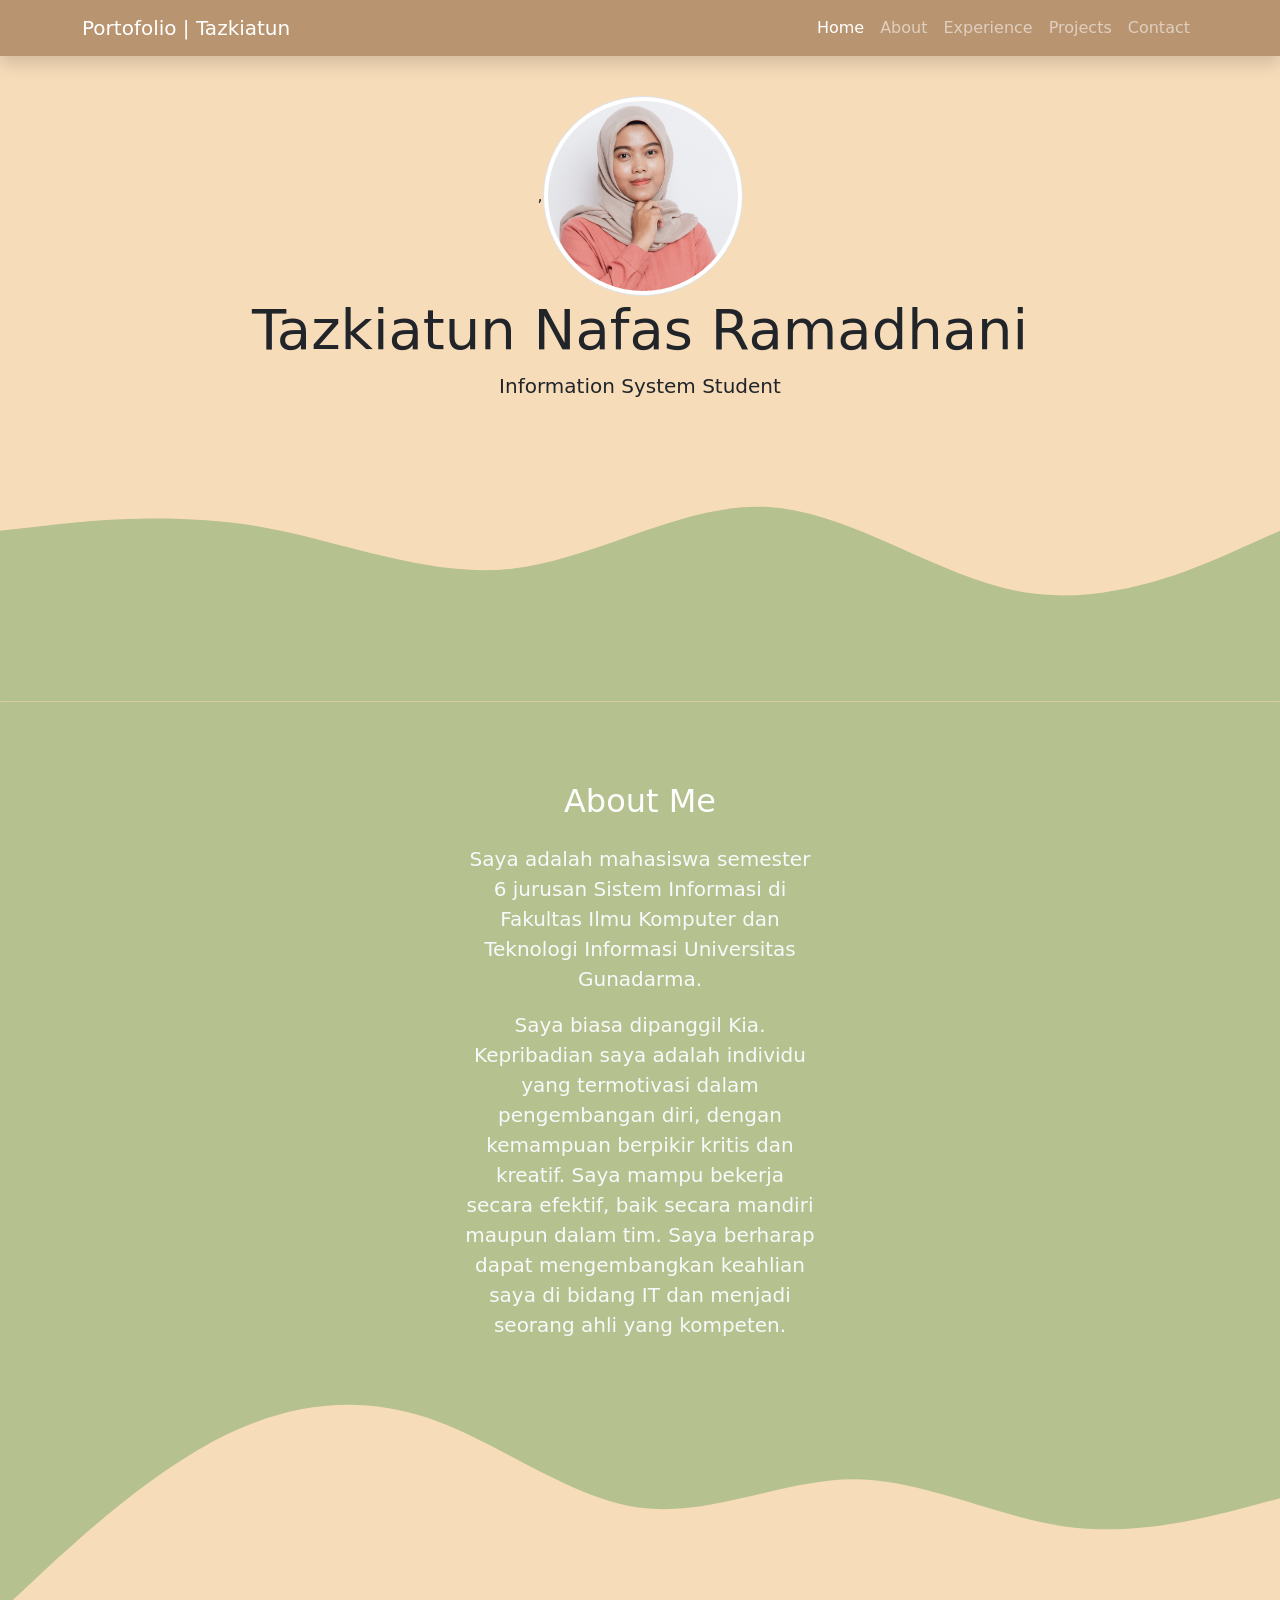
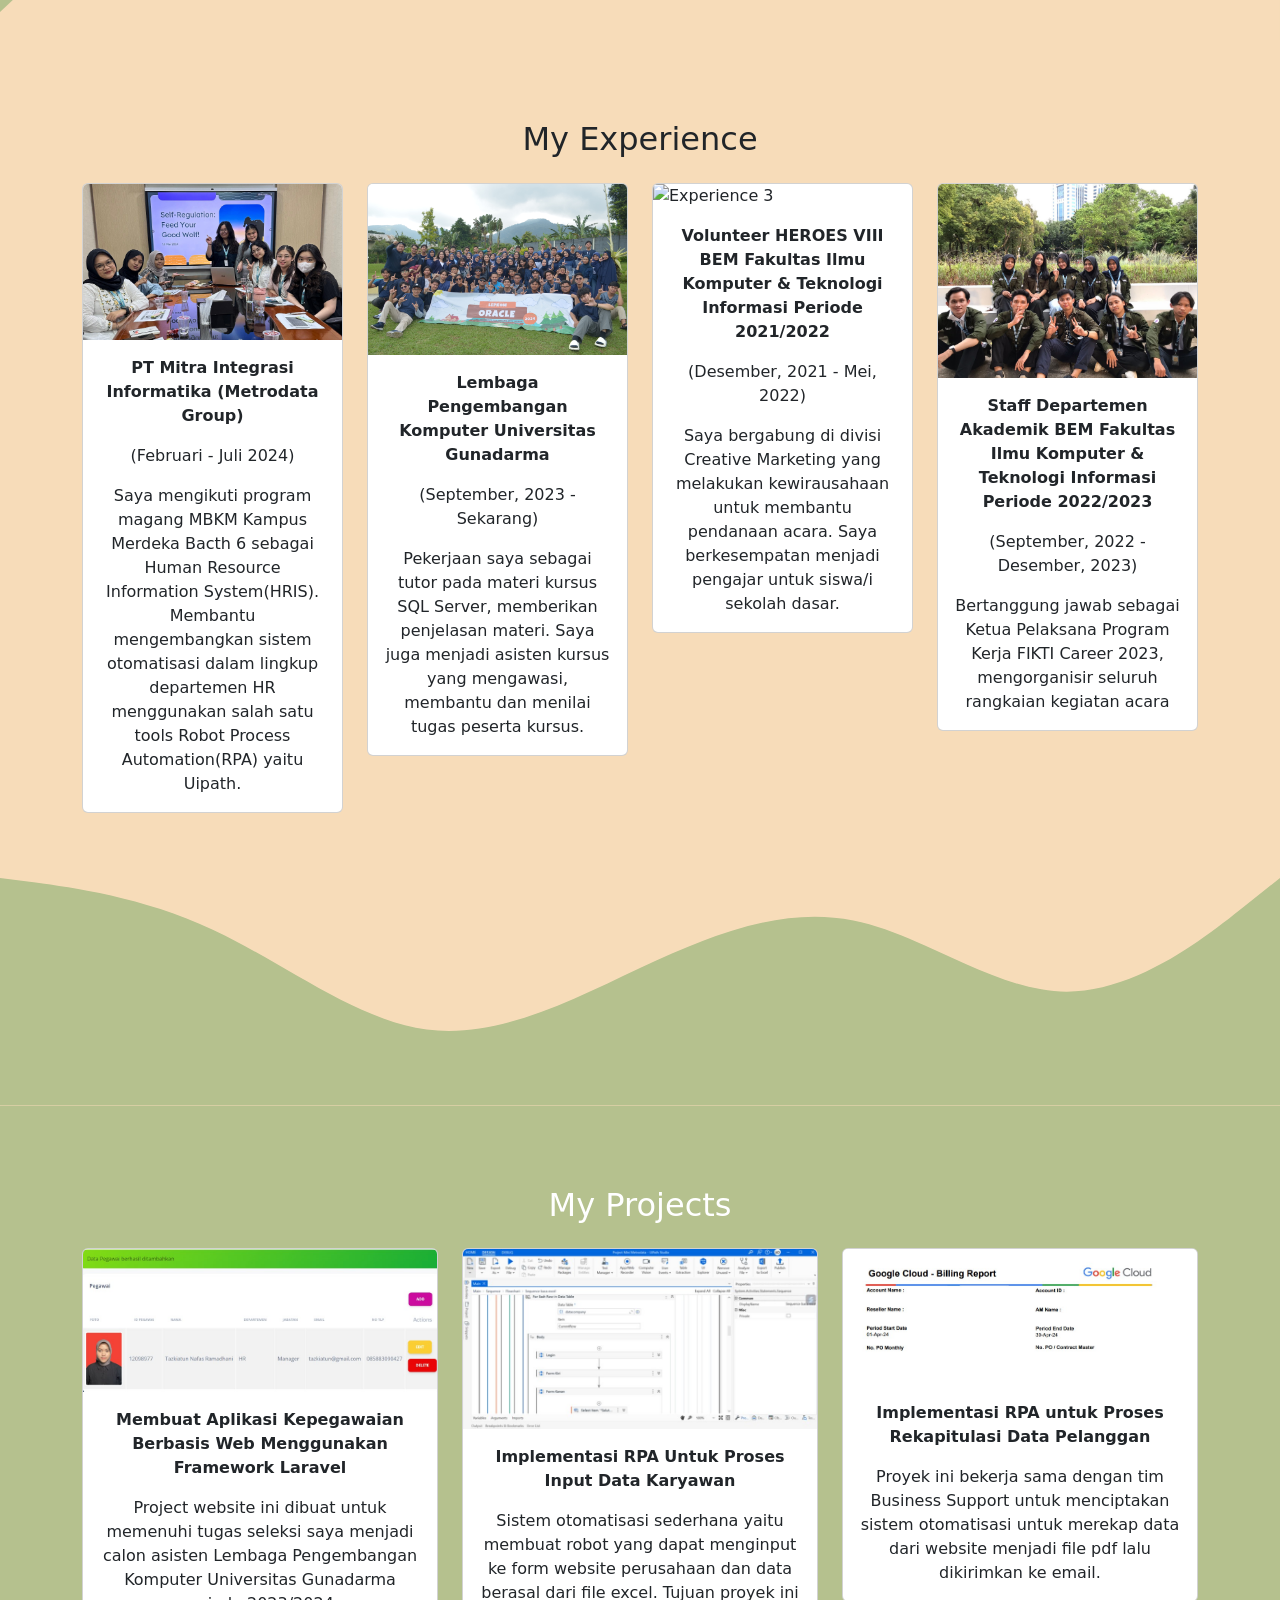
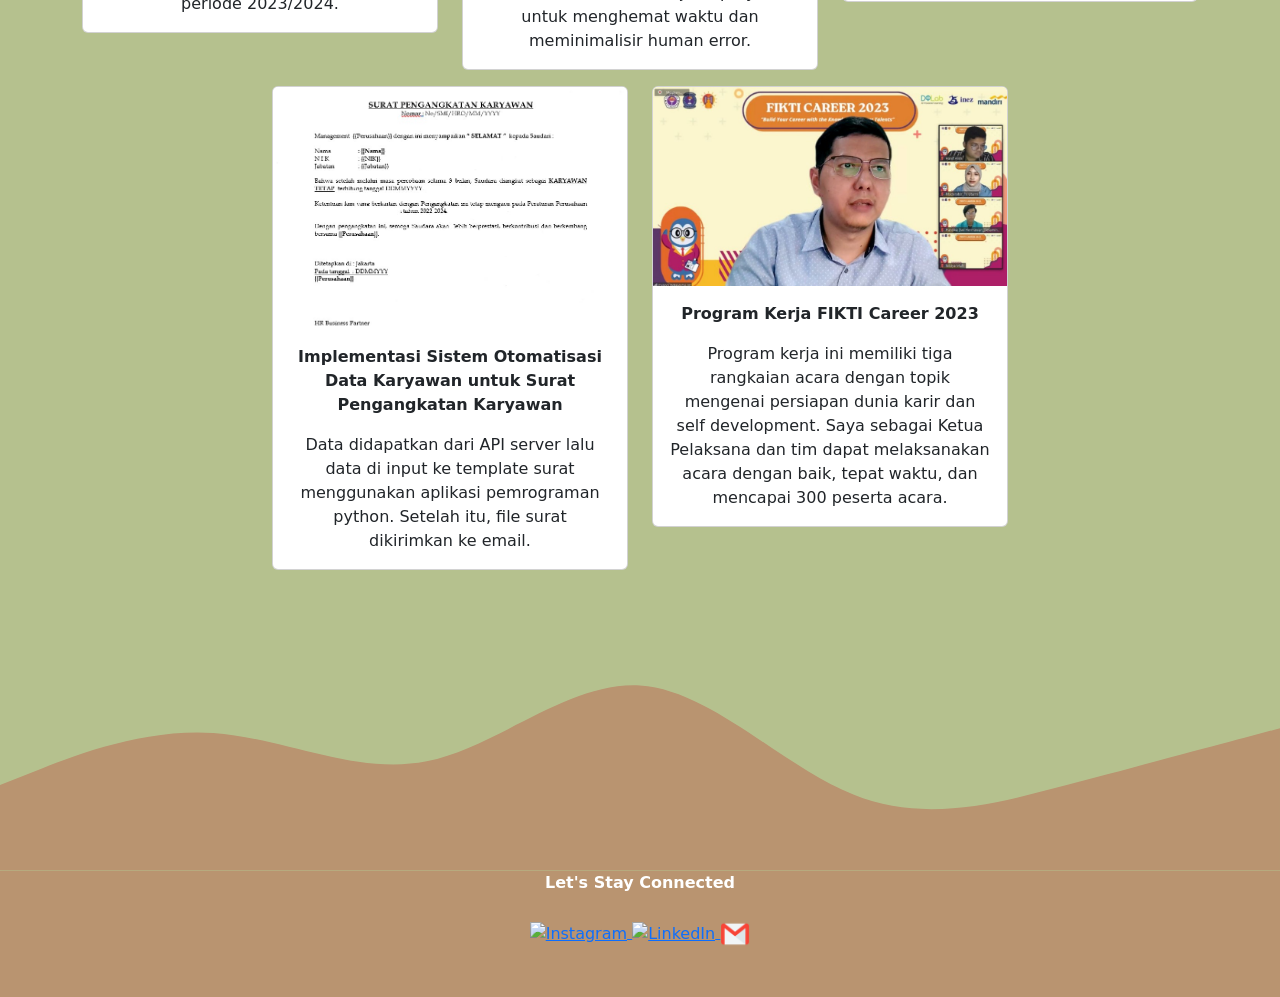
==== index.html @ b9334bff "index.html" ====
<!DOCTYPE html>
<html lang="en">
  <head>
    <meta charset="utf-8" />
    <meta name="viewport" content="width=device-width, initial-scale=1" />

    <link href="https://cdn.jsdelivr.net/npm/bootstrap@5.3.3/dist/css/bootstrap.min.css" rel="stylesheet" integrity="sha384-QWTKZyjpPEjISv5WaRU9OFeRpok6YctnYmDr5pNlyT2bRjXh0JMhjY6hW+ALEwIH" crossorigin="anonymous" />

    <!-- MY CSS -->
    <link rel="stylesheet" href="style.css" />

    <title>Portofolio | Tazkiatun Nafas R</title>
  </head>
  <body id="Home">
    <!-- Navbar -->
    <nav class="navbar navbar-expand-lg navbar-dark shadow fixed-top" style="background-color: #b99470">
      <div class="container">
        <a class="navbar-brand" href="#">Portofolio | Tazkiatun</a>
        <button class="navbar-toggler" type="button" data-bs-toggle="collapse" data-bs-target="#navbarNav" aria-controls="navbarNav" aria-expanded="false" aria-label="Toggle navigation">
          <span class="navbar-toggler-icon"></span>
        </button>
        <div class="collapse navbar-collapse" id="navbarNav">
          <ul class="navbar-nav ms-auto">
            <li class="nav-item">
              <a class="nav-link active" aria-current="page" href="#Home">Home</a>
            </li>
            <li class="nav-item">
              <a class="nav-link" href="#About">About</a>
            </li>
            <li class="nav-item">
              <a class="nav-link" href="#Experience">Experience</a>
            </li>
            <li class="nav-item">
              <a class="nav-link" href="#Projects">Projects</a>
            </li>
            <li class="nav-item">
              <a class="nav-link" href="#Contact">Contact</a>
            </li>
          </ul>
        </div>
      </div>
    </nav>
    <!-- Akhir Navbar -->

    <!-- Jumbotron -->
    <section class="jumbotron text-center">
      ,<img src="img/3.jpg" alt="Tazkiatun Nafas" width="200" class="rounded-circle img-thumbnail" />
      <h1 class="display-4">Tazkiatun Nafas Ramadhani</h1>
      <p class="lead">Information System Student</p>
      <svg xmlns="http://www.w3.org/2000/svg" viewBox="0 0 1440 320">
        <path
          fill="#b5c18e"
          fill-opacity="1"
          d="M0,128L48,122.7C96,117,192,107,288,122.7C384,139,480,181,576,170.7C672,160,768,96,864,101.3C960,107,1056,181,1152,197.3C1248,213,1344,171,1392,149.3L1440,128L1440,320L1392,320C1344,320,1248,320,1152,320C1056,320,960,320,864,320C768,320,672,320,576,320C480,320,384,320,288,320C192,320,96,320,48,320L0,320Z"
        ></path>
      </svg>
    </section>
    <!-- Akhir Jumbotron -->

    <!-- Section About -->
    <section id="About">
      <div class="container">
        <div class="row text-center mb-3">
          <div class="col text-white fw-bold">
            <h2>About Me</h2>
          </div>
        </div>
        <div class="row justify-content-center fs-5 text-center">
          <div class="col-md-4 text-light">
            <p>Saya adalah mahasiswa semester 6 jurusan Sistem Informasi di Fakultas Ilmu Komputer dan Teknologi Informasi Universitas Gunadarma.</p>
            <p>
              Saya biasa dipanggil Kia. Kepribadian saya adalah individu yang termotivasi dalam pengembangan diri, dengan kemampuan berpikir kritis dan kreatif. Saya mampu bekerja secara efektif, baik secara mandiri maupun dalam tim. Saya
              berharap dapat mengembangkan keahlian saya di bidang IT dan menjadi seorang ahli yang kompeten.
            </p>
          </div>
        </div>
      </div>
      <svg xmlns="http://www.w3.org/2000/svg" viewBox="0 0 1440 320">
        <path
          fill="#f7dcb9"
          fill-opacity="1"
          d="M0,288L40,250.7C80,213,160,139,240,96C320,53,400,43,480,69.3C560,96,640,160,720,170.7C800,181,880,139,960,138.7C1040,139,1120,181,1200,192C1280,203,1360,181,1400,170.7L1440,160L1440,320L1400,320C1360,320,1280,320,1200,320C1120,320,1040,320,960,320C880,320,800,320,720,320C640,320,560,320,480,320C400,320,320,320,240,320C160,320,80,320,40,320L0,320Z"
        ></path>
      </svg>
    </section>
    <!-- Akhir section -->

    <!-- Awal section experience -->
    <section id="Experience">
      <div class="container">
        <div class="row text-center mb-3">
          <div class="col">
            <h2>My Experience</h2>
          </div>
        </div>
        <div class="row justify-content-center">
          <div class="col-md-3 mb-2">
            <div class="card">
              <img src="img/E1.jpeg" class="card-img-top" alt="Experience 1" />
              <div class="card-body">
                <p class="card-text fw-semibold text-center">PT Mitra Integrasi Informatika (Metrodata Group)</p>
                <p class="card-text text-center">(Februari - Juli 2024)</p>
                <p class="card-text text-center">
                  Saya mengikuti program magang MBKM Kampus Merdeka Bacth 6 sebagai Human Resource Information System(HRIS). Membantu mengembangkan sistem otomatisasi dalam lingkup departemen HR menggunakan salah satu tools Robot Process
                  Automation(RPA) yaitu Uipath.
                </p>
              </div>
            </div>
          </div>
          <div class="col-md-3 mb-2">
            <div class="card">
              <img src="img/E2.JPG" class="card-img-top" alt="Experience 2" />
              <div class="card-body">
                <p class="card-text fw-semibold text-center">Lembaga Pengembangan Komputer Universitas Gunadarma</p>
                <p class="card-text text-center">(September, 2023 - Sekarang)</p>
                <p class="card-text text-center">Pekerjaan saya sebagai tutor pada materi kursus SQL Server, memberikan penjelasan materi. Saya juga menjadi asisten kursus yang mengawasi, membantu dan menilai tugas peserta kursus.</p>
              </div>
            </div>
          </div>
          <div class="col-md-3 mb-2">
            <div class="card">
              <img src="img/E4.JPG" class="card-img-top" alt="Experience 3" />
              <div class="card-body">
                <p class="card-text fw-semibold text-center">Volunteer HEROES VIII BEM Fakultas Ilmu Komputer & Teknologi Informasi Periode 2021/2022</p>
                <p class="card-text text-center">(Desember, 2021 - Mei, 2022)</p>
                <p class="card-text text-center">Saya bergabung di divisi Creative Marketing yang melakukan kewirausahaan untuk membantu pendanaan acara. Saya berkesempatan menjadi pengajar untuk siswa/i sekolah dasar.</p>
              </div>
            </div>
          </div>
          <div class="col-md-3 mb-2">
            <div class="card">
              <img src="img/E5.jpg" class="card-img-top" alt="Experience 4" />
              <div class="card-body">
                <p class="card-text fw-semibold text-center">Staff Departemen Akademik BEM Fakultas Ilmu Komputer & Teknologi Informasi Periode 2022/2023</p>
                <p class="card-text text-center">(September, 2022 - Desember, 2023)</p>
                <p class="card-text text-center">Bertanggung jawab sebagai Ketua Pelaksana Program Kerja FIKTI Career 2023, mengorganisir seluruh rangkaian kegiatan acara</p>
              </div>
            </div>
          </div>
        </div>
      </div>
      <svg xmlns="http://www.w3.org/2000/svg" viewBox="0 0 1440 320">
        <path
          fill="#b5c18e"
          fill-opacity="1"
          d="M0,64L40,69.3C80,75,160,85,240,122.7C320,160,400,224,480,234.7C560,245,640,203,720,165.3C800,128,880,96,960,112C1040,128,1120,192,1200,192C1280,192,1360,128,1400,96L1440,64L1440,320L1400,320C1360,320,1280,320,1200,320C1120,320,1040,320,960,320C880,320,800,320,720,320C640,320,560,320,480,320C400,320,320,320,240,320C160,320,80,320,40,320L0,320Z"
        ></path>
      </svg>
    </section>
    <!-- Akhir section -->

    <!-- Awal Section Projects -->
    <section id="Projects">
      <div class="container">
        <div class="row text-center mb-3">
          <div class="col text-white fw-bold">
            <h2>My Projects</h2>
          </div>
        </div>
        <div class="row justify-content-center">
          <div class="col-md-4 mb-3">
            <div class="card">
              <img src="img/P1.jpg" class="card-img-top" alt="Projecet 1" />
              <div class="card-body">
                <p class="card-text fw-semibold text-center">Membuat Aplikasi Kepegawaian Berbasis Web Menggunakan Framework Laravel</p>
                <p class="card-text text-center">Project website ini dibuat untuk memenuhi tugas seleksi saya menjadi calon asisten Lembaga Pengembangan Komputer Universitas Gunadarma periode 2023/2024.</p>
              </div>
            </div>
          </div>
          <div class="col-md-4 mb-3">
            <div class="card">
              <img src="img/P2.jpg" class="card-img-top" alt="Projecet 2" />
              <div class="card-body">
                <p class="card-text fw-semibold text-center">Implementasi RPA Untuk Proses Input Data Karyawan</p>
                <p class="card-text text-center">
                  Sistem otomatisasi sederhana yaitu membuat robot yang dapat menginput ke form website perusahaan dan data berasal dari file excel. Tujuan proyek ini untuk menghemat waktu dan meminimalisir human error.
                </p>
              </div>
            </div>
          </div>
          <div class="col-md-4 mb-3">
            <div class="card">
              <img src="img/P3.jpg" class="card-img-top" alt="Projecet 3" />
              <div class="card-body">
                <p class="card-text fw-semibold text-center">Implementasi RPA untuk Proses Rekapitulasi Data Pelanggan</p>
                <p class="card-text text-center">Proyek ini bekerja sama dengan tim Business Support untuk menciptakan sistem otomatisasi untuk merekap data dari website menjadi file pdf lalu dikirimkan ke email.</p>
              </div>
            </div>
          </div>
          <div class="col-md-4 mb-3">
            <div class="card">
              <img src="img/P4.jpg" class="card-img-top" alt="Projecet 4" />
              <div class="card-body">
                <p class="card-text fw-semibold text-center">Implementasi Sistem Otomatisasi Data Karyawan untuk Surat Pengangkatan Karyawan</p>
                <p class="card-text text-center">Data didapatkan dari API server lalu data di input ke template surat menggunakan aplikasi pemrograman python. Setelah itu, file surat dikirimkan ke email.</p>
              </div>
            </div>
          </div>

          <div class="col-md-4 mb-3">
            <div class="card">
              <img src="img/P5.jpg" class="card-img-top" alt="Projecet 5" />
              <div class="card-body">
                <p class="card-text fw-semibold text-center">Program Kerja FIKTI Career 2023</p>
                <p class="card-text text-center">
                  Program kerja ini memiliki tiga rangkaian acara dengan topik mengenai persiapan dunia karir dan self development. Saya sebagai Ketua Pelaksana dan tim dapat melaksanakan acara dengan baik, tepat waktu, dan mencapai 300
                  peserta acara.
                </p>
              </div>
            </div>
          </div>
        </div>
      </div>
      <svg xmlns="http://www.w3.org/2000/svg" viewBox="0 0 1440 320">
        <path
          fill="#b99470"
          fill-opacity="1"
          d="M0,224L40,208C80,192,160,160,240,165.3C320,171,400,213,480,197.3C560,181,640,107,720,112C800,117,880,203,960,234.7C1040,267,1120,245,1200,224C1280,203,1360,181,1400,170.7L1440,160L1440,320L1400,320C1360,320,1280,320,1200,320C1120,320,1040,320,960,320C880,320,800,320,720,320C640,320,560,320,480,320C400,320,320,320,240,320C160,320,80,320,40,320L0,320Z"
        ></path>
      </svg>
    </section>
    <!-- Akhir Section  -->
    <!-- Awal Footer -->
    <footer class="footer text-center pb-5" id="Contact">
      <p class="mb-4 text-white fw-bold">Let's Stay Connected</p>
      <a href="https://www.instagram.com/tkianfs" target="_blank" aria-label="Instagram">
        <img src="https://upload.wikimedia.org/wikipedia/commons/a/a5/Instagram_icon.png" alt="Instagram" width="30" height="30" />
      </a>
      <a href="https://www.linkedin.com/in/tazkiatun-nafas-ramadhani-46094521a/" target="_blank" aria-label="LinkedIn">
        <img src="https://upload.wikimedia.org/wikipedia/commons/c/ca/LinkedIn_logo_initials.png" alt="LinkedIn" width="30" height="30" />
      </a>
      <a href="tazkiatunnafasramadhani@gmail.com" target="_blank" aria-label="Email">
        <img src="img/L1.png" alt="Email" width="30" height="30" />
      </a>
    </footer>
    <!-- Akhir Footer -->
    <script src="https://cdn.jsdelivr.net/npm/bootstrap@5.3.3/dist/js/bootstrap.bundle.min.js" integrity="sha384-YvpcrYf0tY3lHB60NNkmXc5s9fDVZLESaAA55NDzOxhy9GkcIdslK1eN7N6jIeHz" crossorigin="anonymous"></script>
  </body>
</html>
---- style.css ----
.jumbotron {
  padding-top: 6rem;
  background-color: #f7dcb9;
}

#About {
  background-color: #b5c18e;
}

#Projects {
  background-color: #b5c18e;
}

#Experience {
  background-color: #f7dcb9;
}

footer {
  background-color: #b99470;
}

section {
  padding-top: 5rem;
}
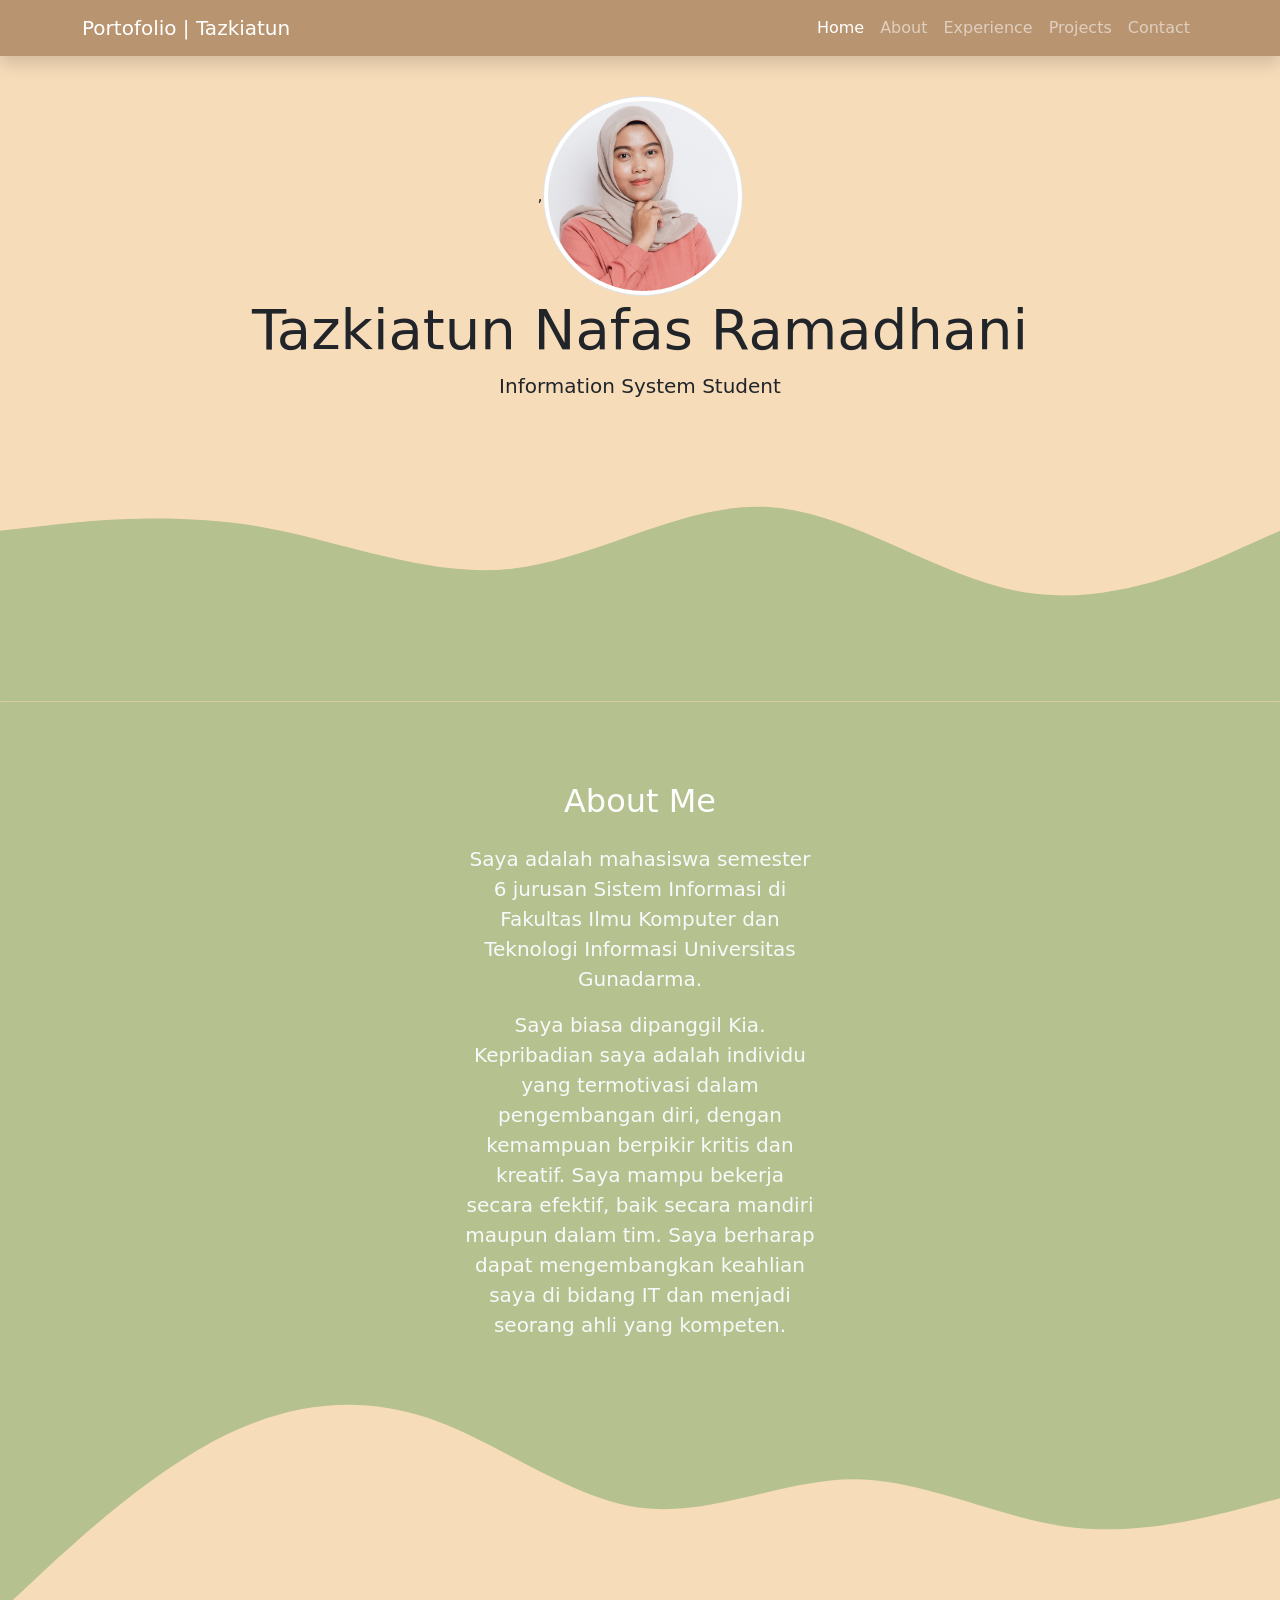
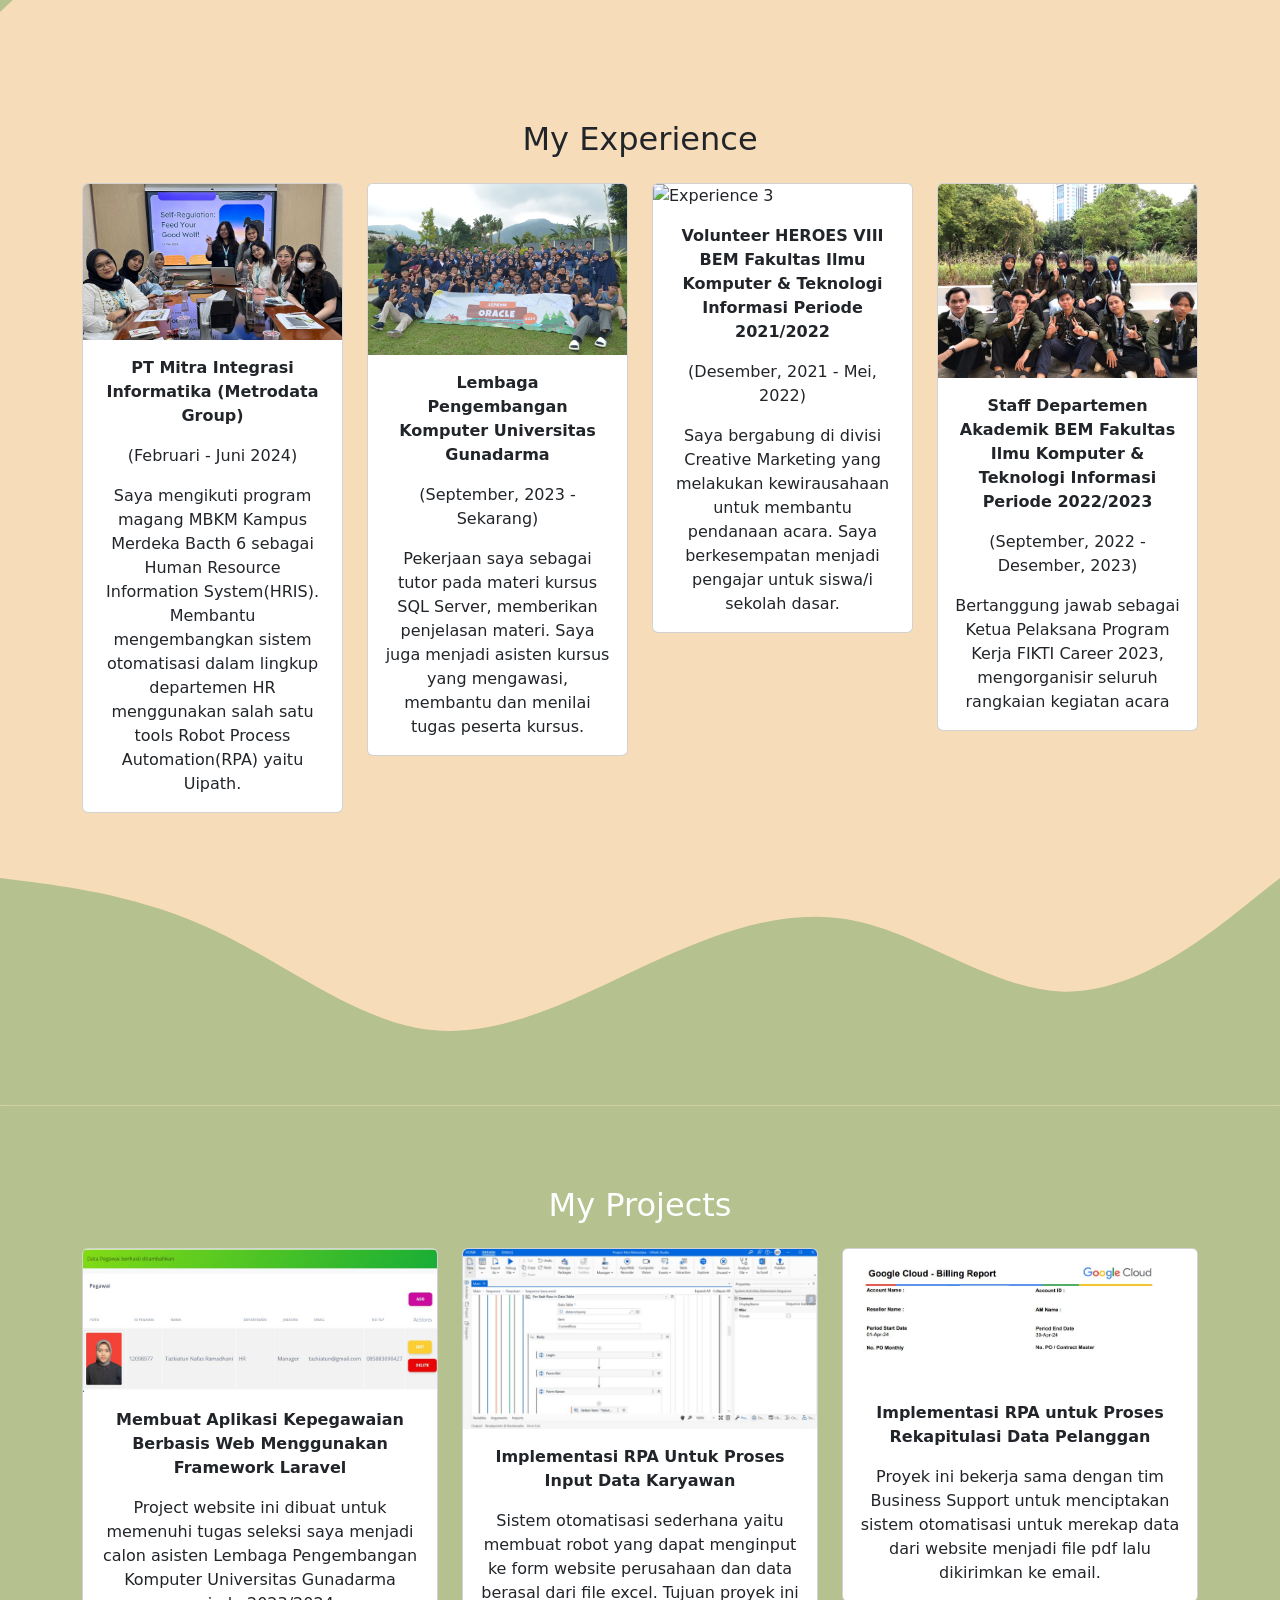
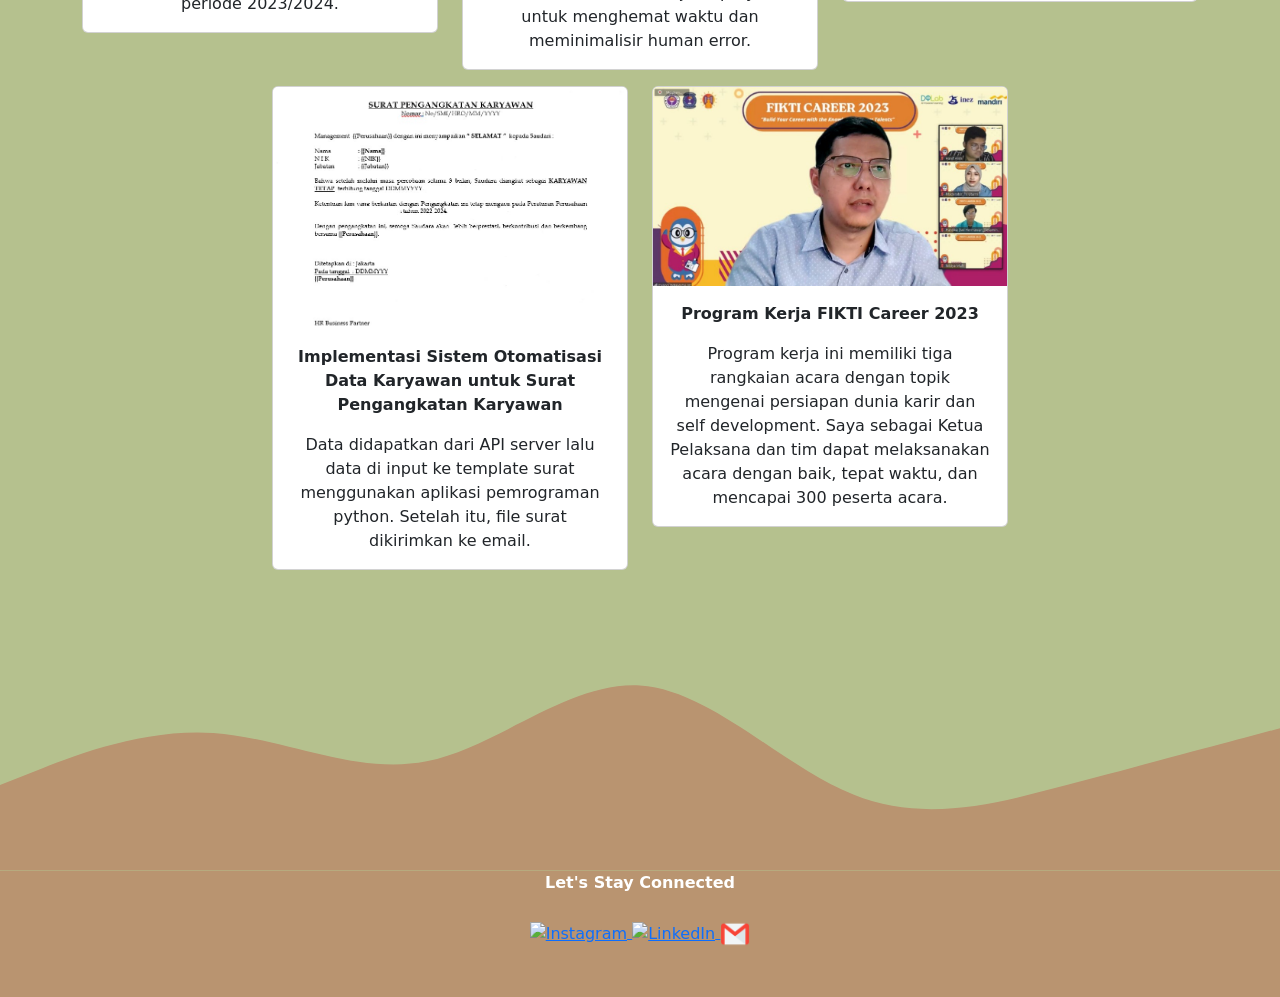
==== commit 3cd3f1e3: "index.html" ====
--- a/index.html
+++ b/index.html
@@ -99,7 +99,7 @@
               <img src="img/E1.jpeg" class="card-img-top" alt="Experience 1" />
               <div class="card-body">
                 <p class="card-text fw-semibold text-center">PT Mitra Integrasi Informatika (Metrodata Group)</p>
-                <p class="card-text text-center">(Februari - Juli 2024)</p>
+                <p class="card-text text-center">(Februari - Juni 2024)</p>
                 <p class="card-text text-center">
                   Saya mengikuti program magang MBKM Kampus Merdeka Bacth 6 sebagai Human Resource Information System(HRIS). Membantu mengembangkan sistem otomatisasi dalam lingkup departemen HR menggunakan salah satu tools Robot Process
                   Automation(RPA) yaitu Uipath.
@@ -229,7 +229,7 @@
       <a href="https://www.linkedin.com/in/tazkiatun-nafas-ramadhani-46094521a/" target="_blank" aria-label="LinkedIn">
         <img src="https://upload.wikimedia.org/wikipedia/commons/c/ca/LinkedIn_logo_initials.png" alt="LinkedIn" width="30" height="30" />
       </a>
-      <a href="tazkiatunnafasramadhani@gmail.com" target="_blank" aria-label="Email">
+      <a href="mailto:tazkiatunnafasramadhani@gmail.com" target="_blank" aria-label="Email">
         <img src="img/L1.png" alt="Email" width="30" height="30" />
       </a>
     </footer>
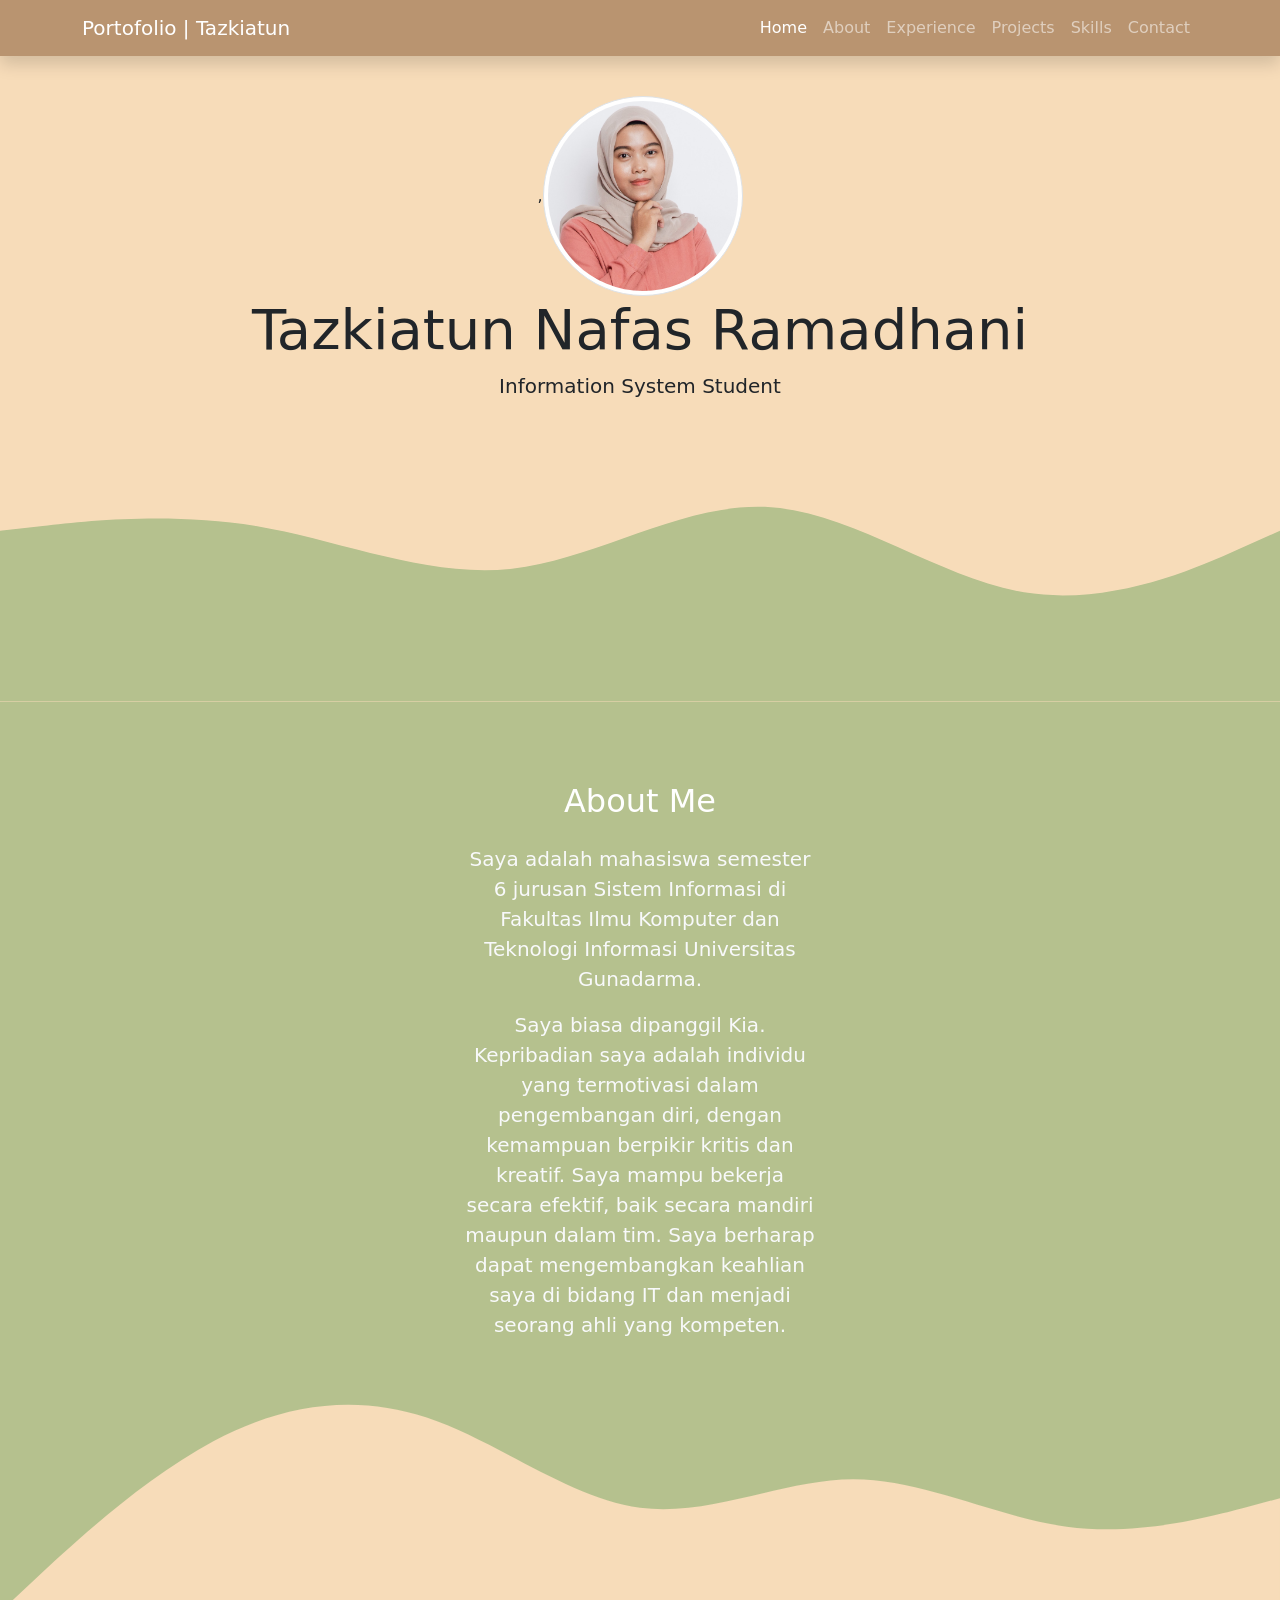
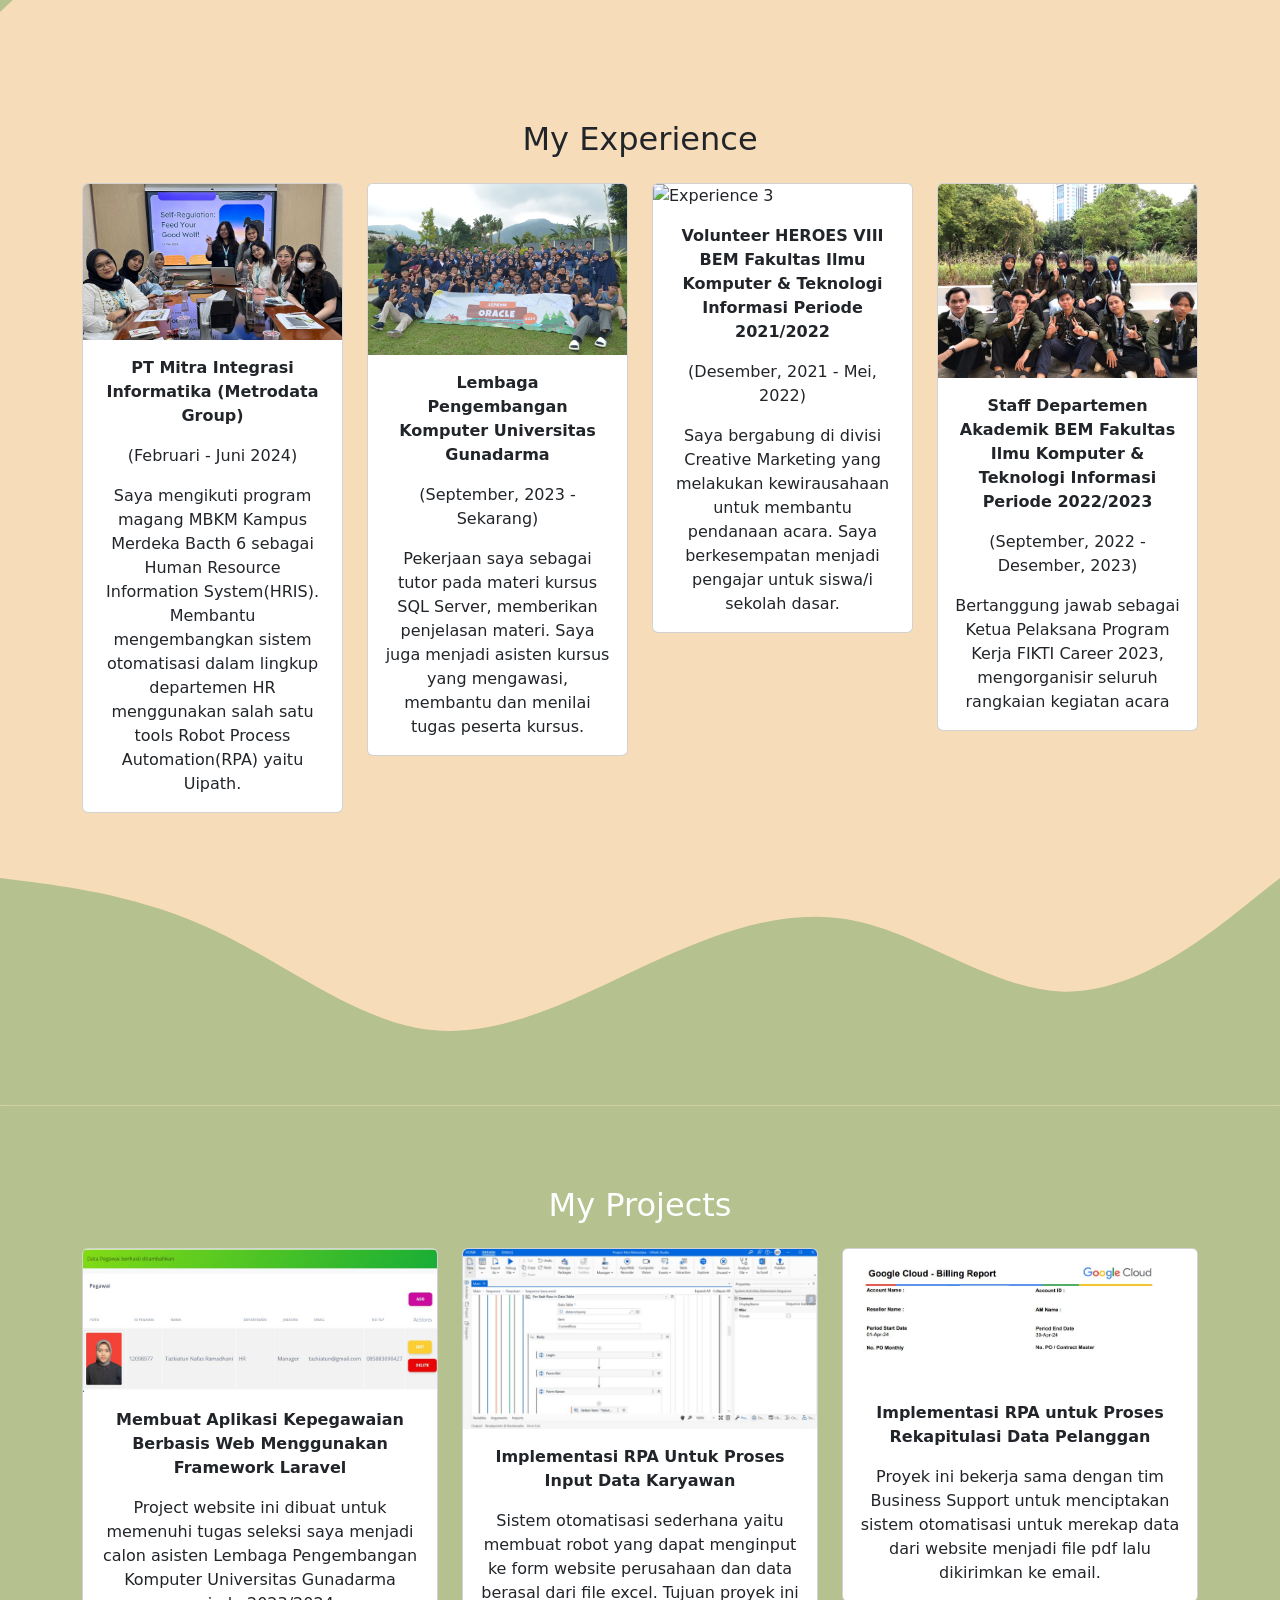
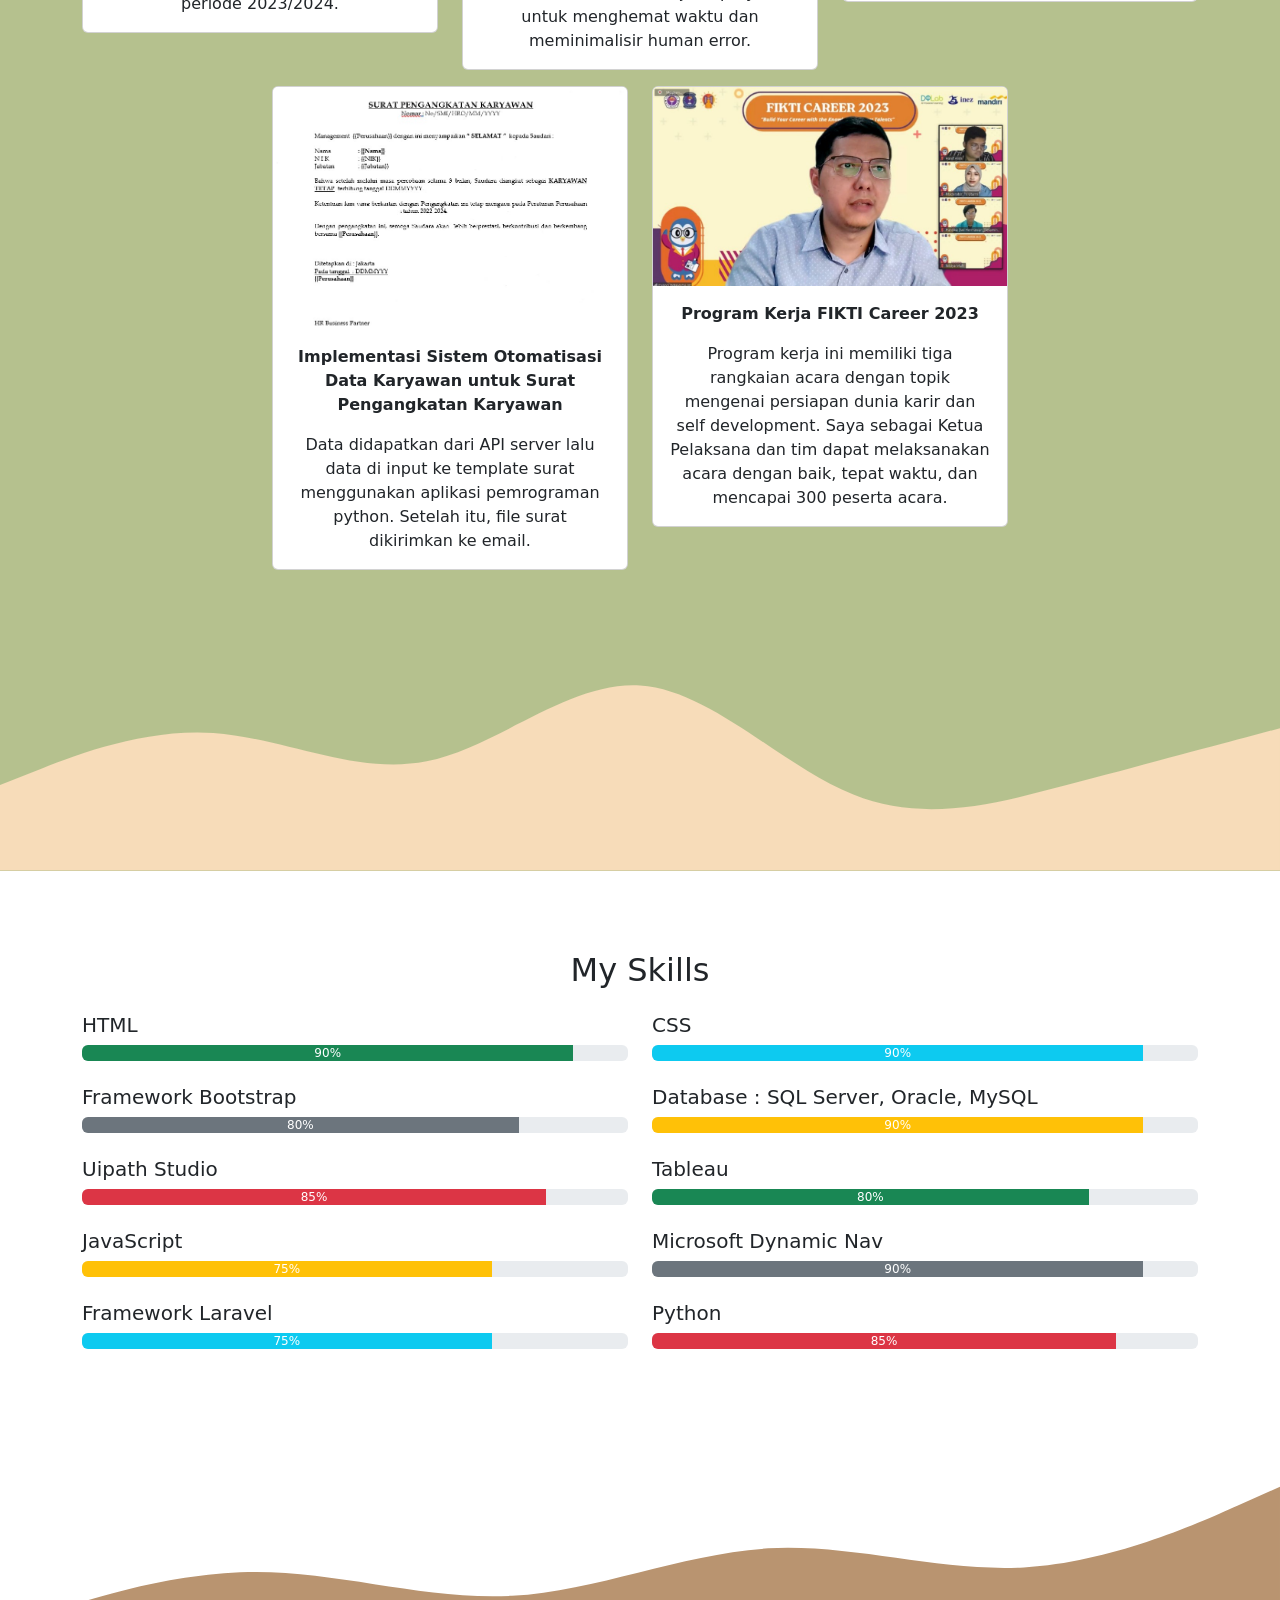
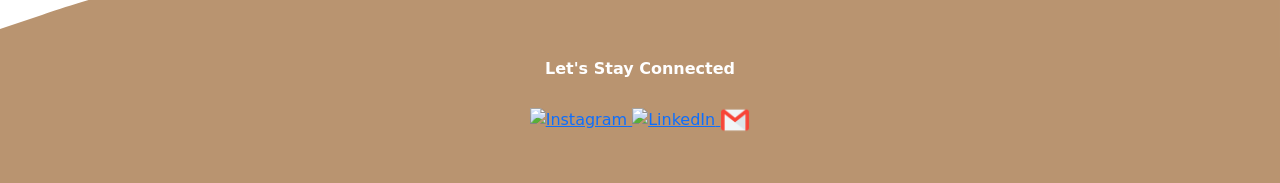
==== commit 6da3fef8: "index.html" ====
--- a/index.html
+++ b/index.html
@@ -32,6 +32,9 @@
             </li>
             <li class="nav-item">
               <a class="nav-link" href="#Projects">Projects</a>
+            </li>
+            <li class="nav-item">
+              <a class="nav-link" href="#skills">Skills</a>
             </li>
             <li class="nav-item">
               <a class="nav-link" href="#Contact">Contact</a>
@@ -213,13 +216,95 @@
       </div>
       <svg xmlns="http://www.w3.org/2000/svg" viewBox="0 0 1440 320">
         <path
+          fill="#f7dcb9"
+          fill-opacity="1"
+          d="M0,224L40,208C80,192,160,160,240,165.3C320,171,400,213,480,197.3C560,181,640,107,720,112C800,117,880,203,960,234.7C1040,267,1120,245,1200,224C1280,203,1360,181,1400,170.7L1440,160L1440,320L1400,320C1360,320,1280,320,1200,320C1120,320,1040,320,960,320C880,320,800,320,720,320C640,320,560,320,480,320C400,320,320,320,240,320C160,320,80,320,40,320L0,320Z"
+        ></path>
+      </svg>
+    </section>
+    <!-- Akhir Section  -->
+
+    <!-- Awal Section SKILL  -->
+    <section id="skills">
+      <div class="container">
+        <h2 class="text-center mb-4">My Skills</h2>
+        <div class="row">
+          <!-- Skill 1 -->
+          <div class="col-md-6 mb-4">
+            <h5>HTML</h5>
+            <div class="progress">
+              <div class="progress-bar bg-success" role="progressbar" style="width: 90%" aria-valuenow="90" aria-valuemin="0" aria-valuemax="100">90%</div>
+            </div>
+          </div>
+          <!-- Skill 2 -->
+          <div class="col-md-6 mb-4">
+            <h5>CSS</h5>
+            <div class="progress">
+              <div class="progress-bar bg-info" role="progressbar" style="width: 90%" aria-valuenow="90" aria-valuemin="0" aria-valuemax="100">90%</div>
+            </div>
+          </div>
+          <div class="col-md-6 mb-4">
+            <h5>Framework Bootstrap</h5>
+            <div class="progress">
+              <div class="progress-bar bg-secondary" role="progressbar" style="width: 80%" aria-valuenow="80" aria-valuemin="0" aria-valuemax="100">80%</div>
+            </div>
+          </div>
+          <div class="col-md-6 mb-4">
+            <h5>Database : SQL Server, Oracle, MySQL</h5>
+            <div class="progress">
+              <div class="progress-bar bg-warning" role="progressbar" style="width: 90%" aria-valuenow="90" aria-valuemin="0" aria-valuemax="100">90%</div>
+            </div>
+          </div>
+          <div class="col-md-6 mb-4">
+            <h5>Uipath Studio</h5>
+            <div class="progress">
+              <div class="progress-bar bg-danger" role="progressbar" style="width: 85%" aria-valuenow="85" aria-valuemin="0" aria-valuemax="100">85%</div>
+            </div>
+          </div>
+          <div class="col-md-6 mb-4">
+            <h5>Tableau</h5>
+            <div class="progress">
+              <div class="progress-bar bg-success" role="progressbar" style="width: 80%" aria-valuenow="80" aria-valuemin="0" aria-valuemax="100">80%</div>
+            </div>
+          </div>
+          <!-- Skill 3 -->
+          <div class="col-md-6 mb-4">
+            <h5>JavaScript</h5>
+            <div class="progress">
+              <div class="progress-bar bg-warning" role="progressbar" style="width: 75%" aria-valuenow="75" aria-valuemin="0" aria-valuemax="100">75%</div>
+            </div>
+          </div>
+          <div class="col-md-6 mb-4">
+            <h5>Microsoft Dynamic Nav</h5>
+            <div class="progress">
+              <div class="progress-bar bg-secondary" role="progressbar" style="width: 90%" aria-valuenow="90" aria-valuemin="0" aria-valuemax="100">90%</div>
+            </div>
+          </div>
+          <div class="col-md-6 mb-4">
+            <h5>Framework Laravel</h5>
+            <div class="progress">
+              <div class="progress-bar bg-info" role="progressbar" style="width: 75%" aria-valuenow="75" aria-valuemin="0" aria-valuemax="100">75%</div>
+            </div>
+          </div>
+          <!-- Skill 4 -->
+          <div class="col-md-6 mb-4">
+            <h5>Python</h5>
+            <div class="progress">
+              <div class="progress-bar bg-danger" role="progressbar" style="width: 85%" aria-valuenow="85" aria-valuemin="0" aria-valuemax="100">85%</div>
+            </div>
+          </div>
+        </div>
+      </div>
+      <svg xmlns="http://www.w3.org/2000/svg" viewBox="0 0 1440 320">
+        <path
           fill="#b99470"
           fill-opacity="1"
-          d="M0,224L40,208C80,192,160,160,240,165.3C320,171,400,213,480,197.3C560,181,640,107,720,112C800,117,880,203,960,234.7C1040,267,1120,245,1200,224C1280,203,1360,181,1400,170.7L1440,160L1440,320L1400,320C1360,320,1280,320,1200,320C1120,320,1040,320,960,320C880,320,800,320,720,320C640,320,560,320,480,320C400,320,320,320,240,320C160,320,80,320,40,320L0,320Z"
+          d="M0,288L48,272C96,256,192,224,288,224C384,224,480,256,576,250.7C672,245,768,203,864,197.3C960,192,1056,224,1152,218.7C1248,213,1344,171,1392,149.3L1440,128L1440,320L1392,320C1344,320,1248,320,1152,320C1056,320,960,320,864,320C768,320,672,320,576,320C480,320,384,320,288,320C192,320,96,320,48,320L0,320Z"
         ></path>
       </svg>
     </section>
     <!-- Akhir Section  -->
+
     <!-- Awal Footer -->
     <footer class="footer text-center pb-5" id="Contact">
       <p class="mb-4 text-white fw-bold">Let's Stay Connected</p>
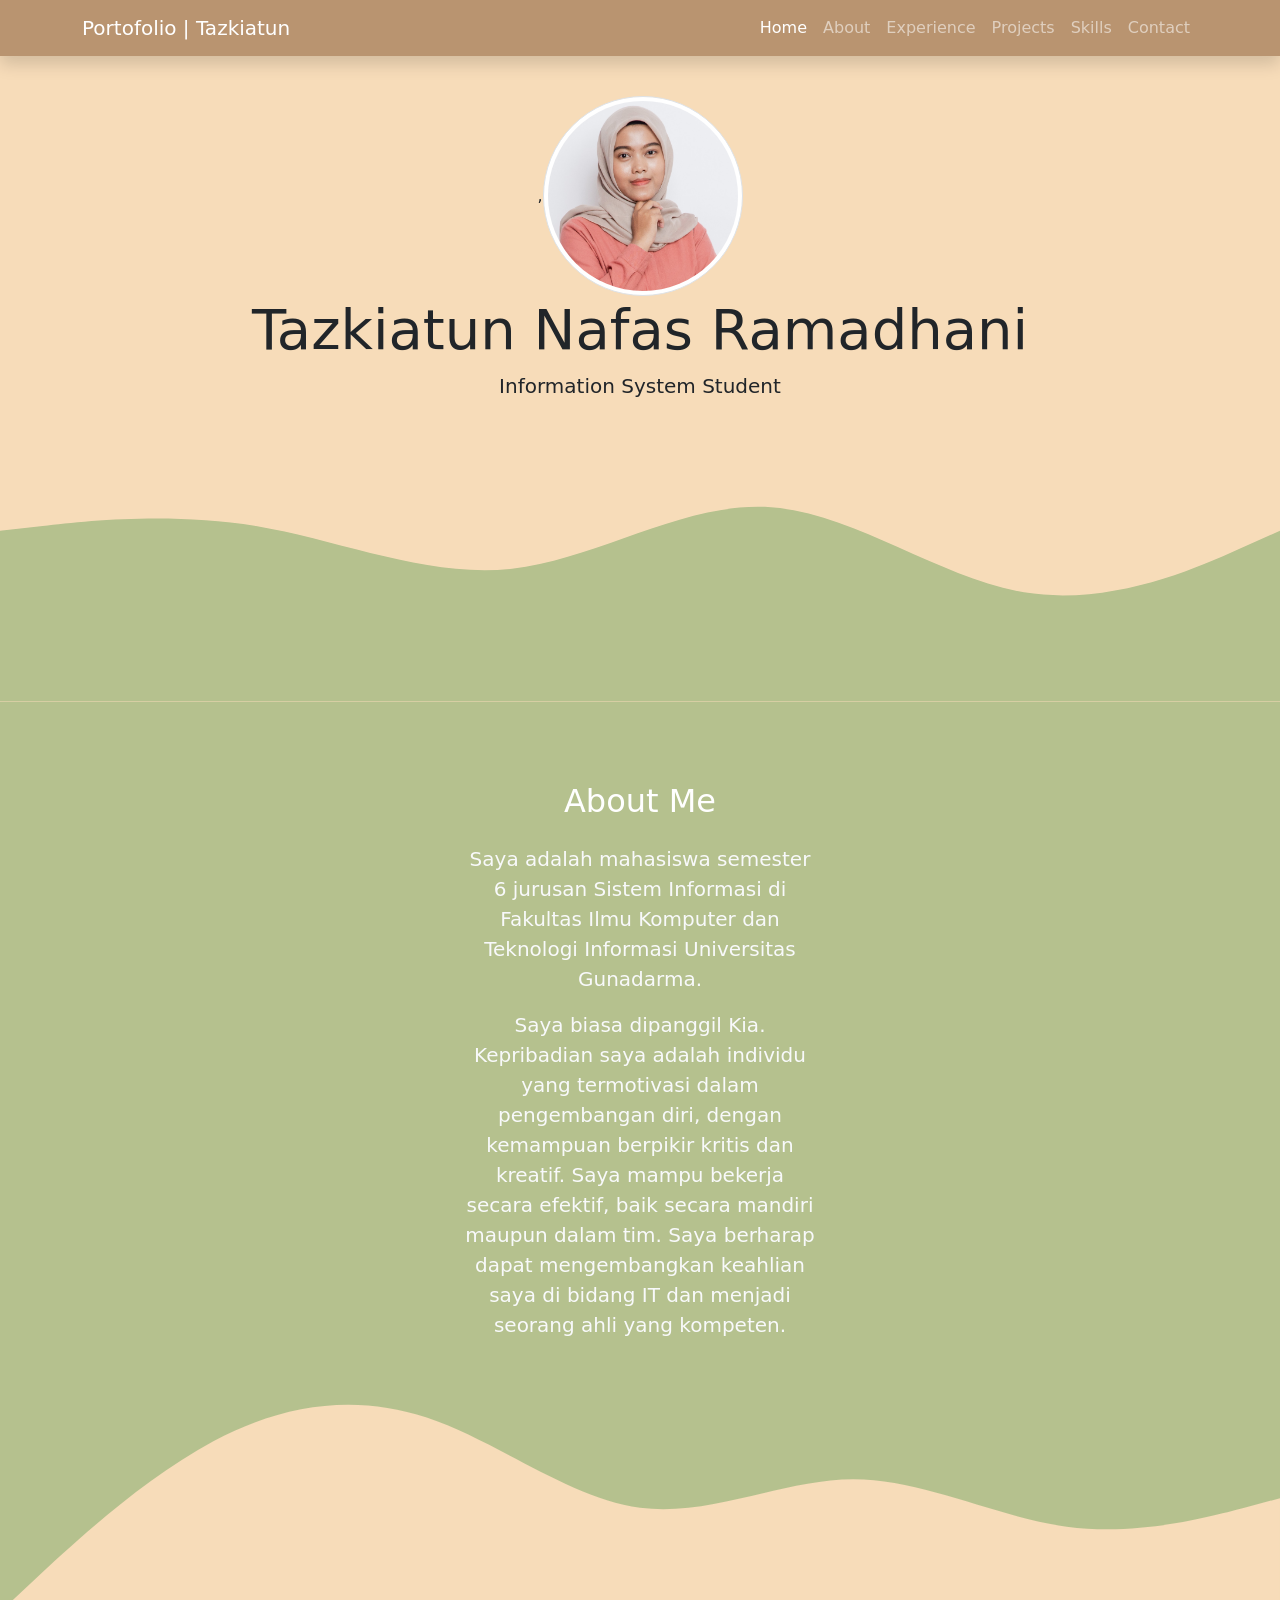
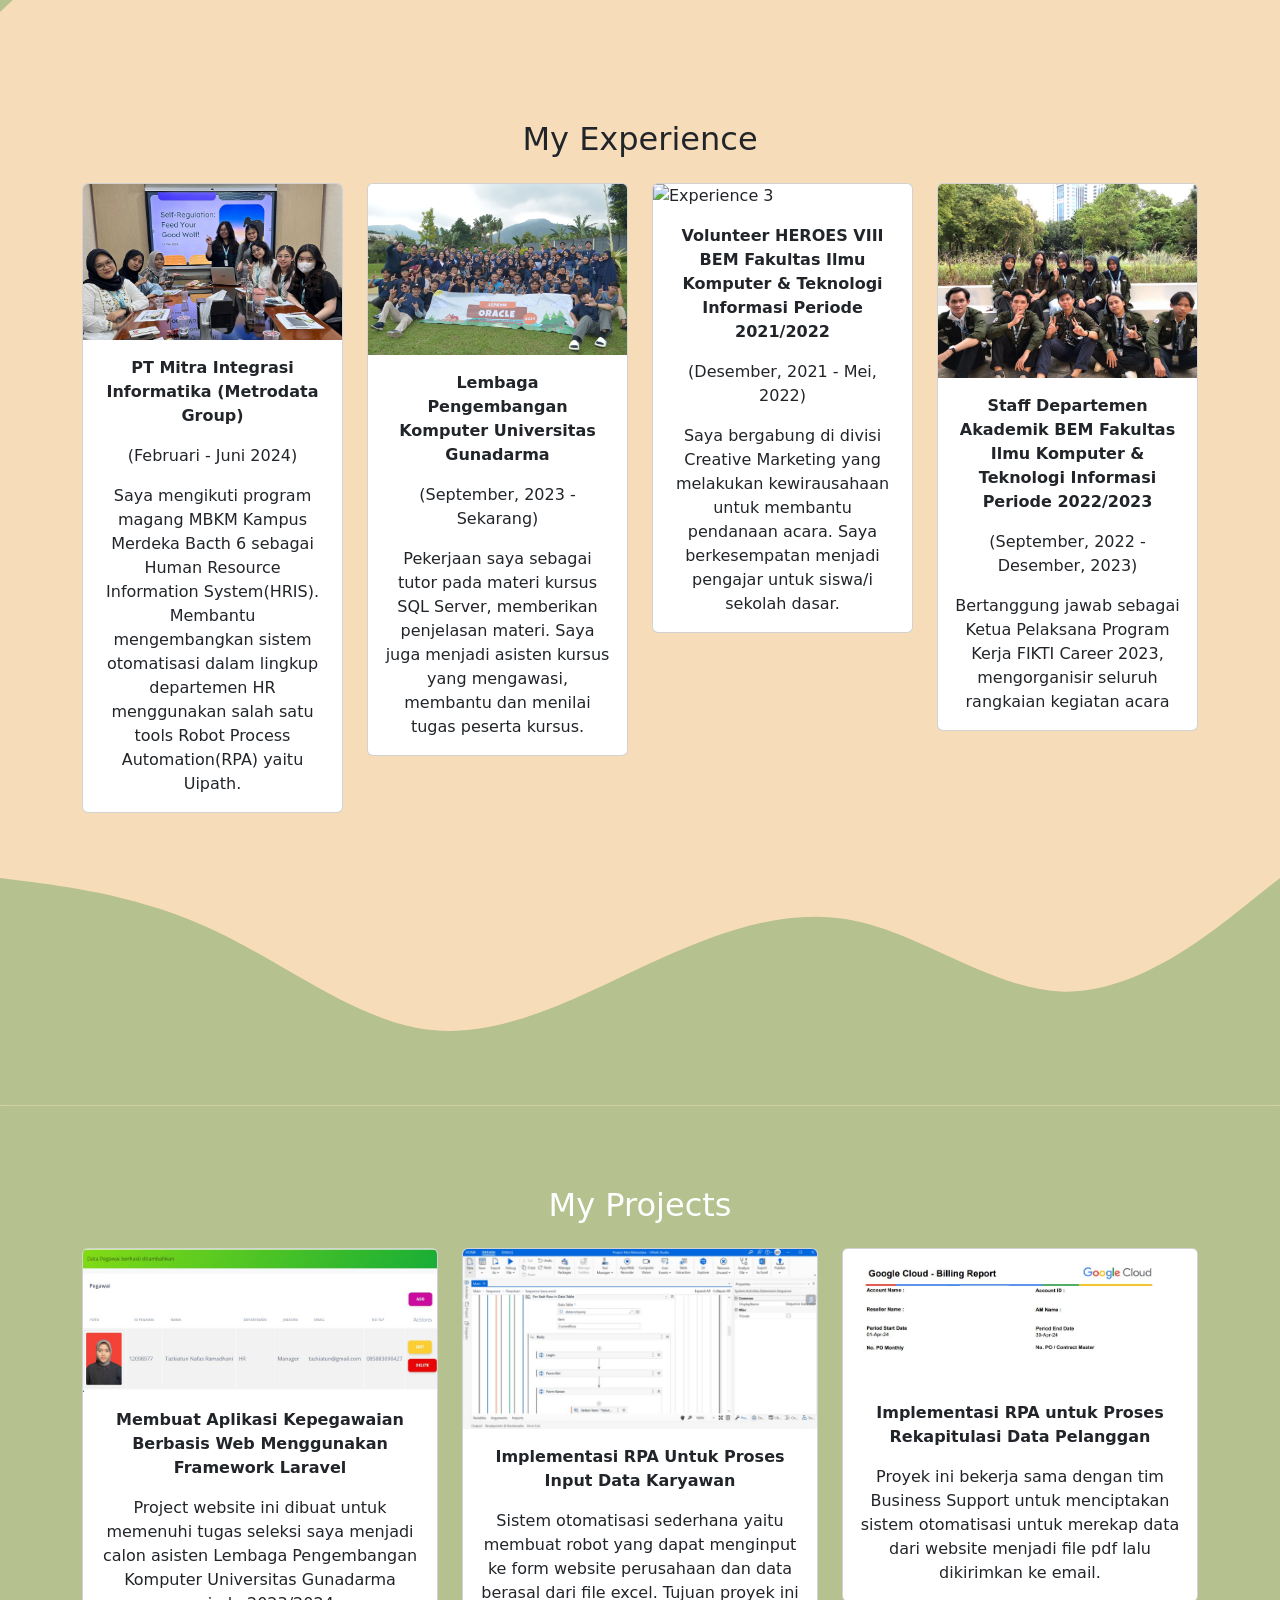
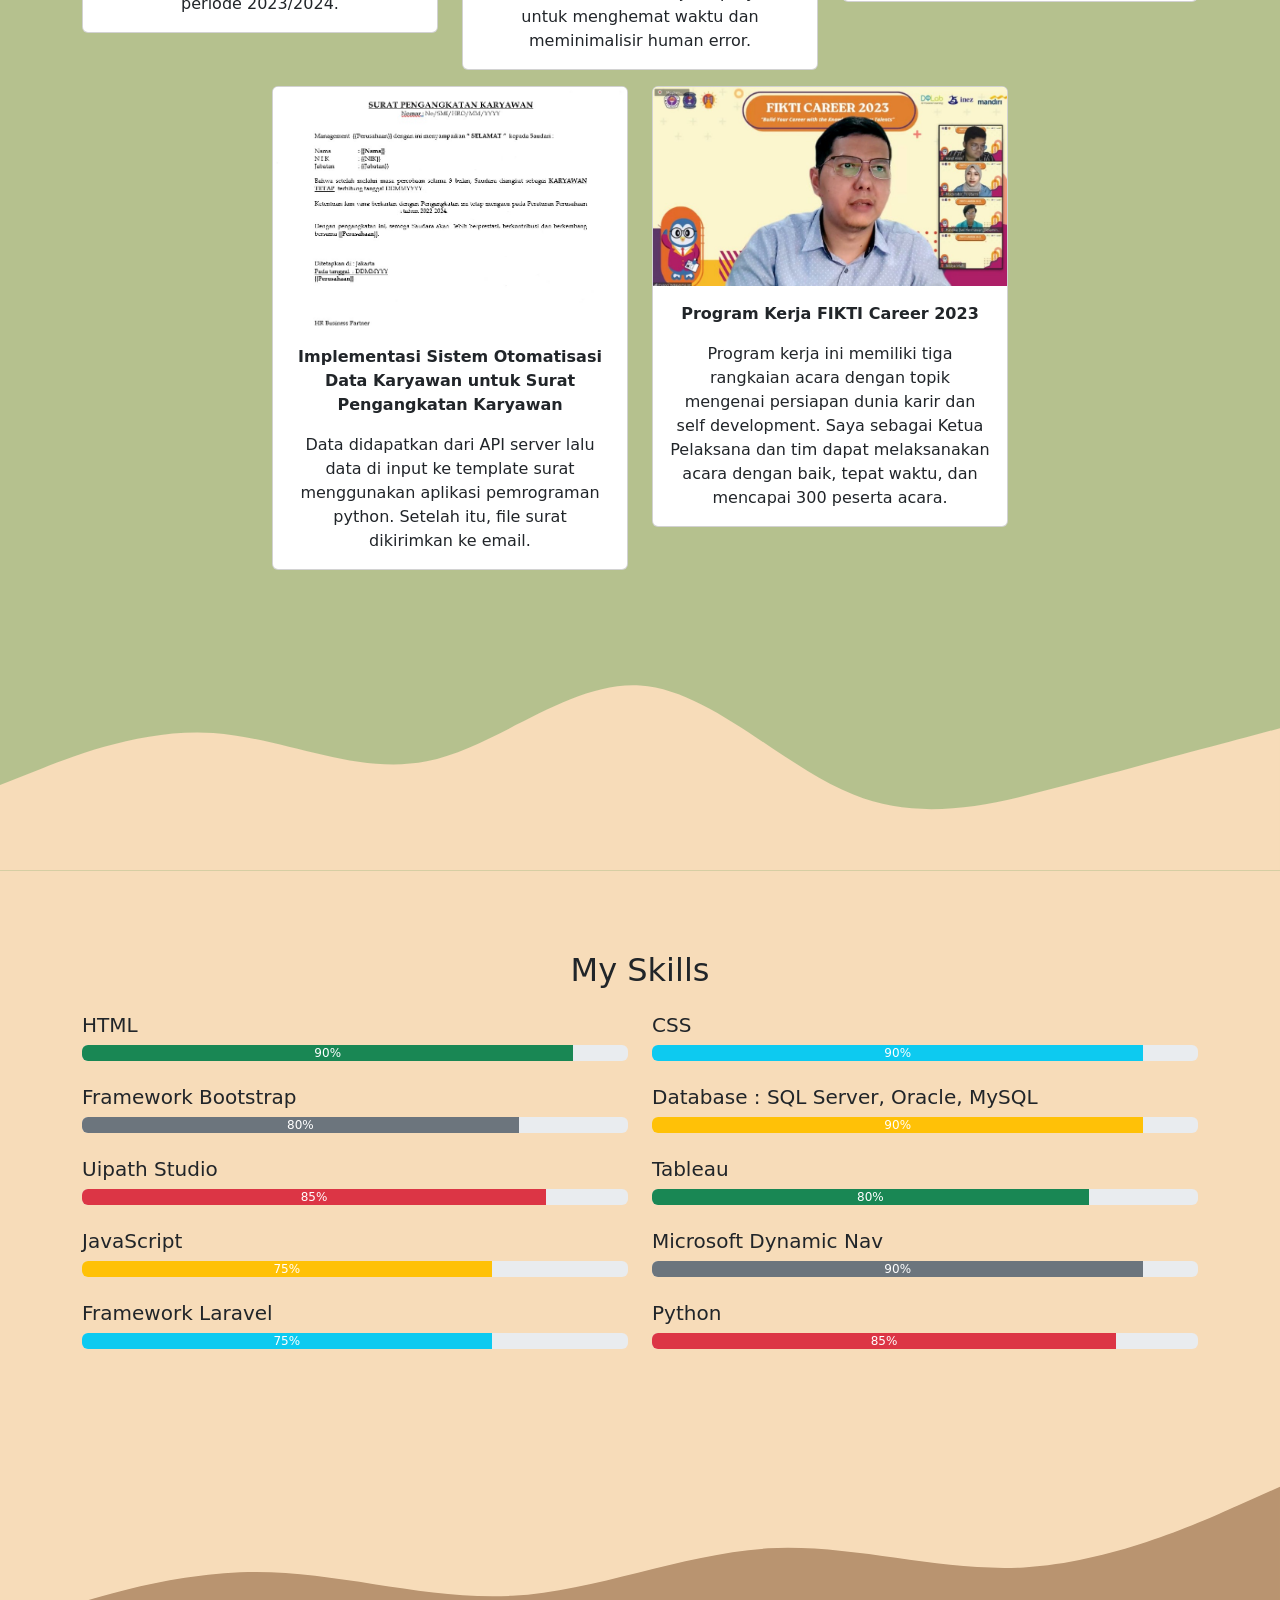
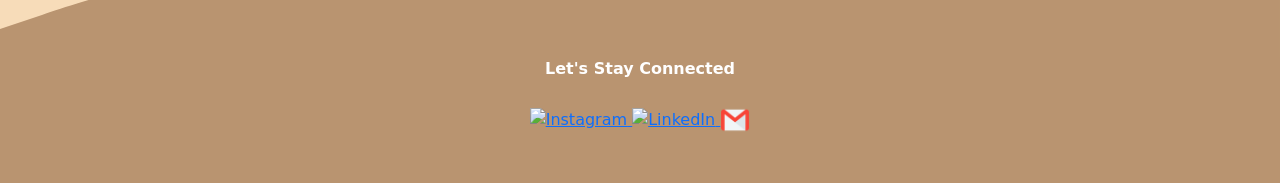
==== commit 94faee65: "index.html" ====
--- a/index.html
+++ b/index.html
@@ -225,7 +225,7 @@
     <!-- Akhir Section  -->
 
     <!-- Awal Section SKILL  -->
-    <section id="skills">
+    <section id="skills" style="background-color: #f7dcb9">
       <div class="container">
         <h2 class="text-center mb-4">My Skills</h2>
         <div class="row">
--- a/style.css
+++ b/style.css
@@ -19,6 +19,10 @@
   background-color: #b99470;
 }
 
+#skills {
+  background-color: #f7dcb9;
+}
+
 section {
   padding-top: 5rem;
 }
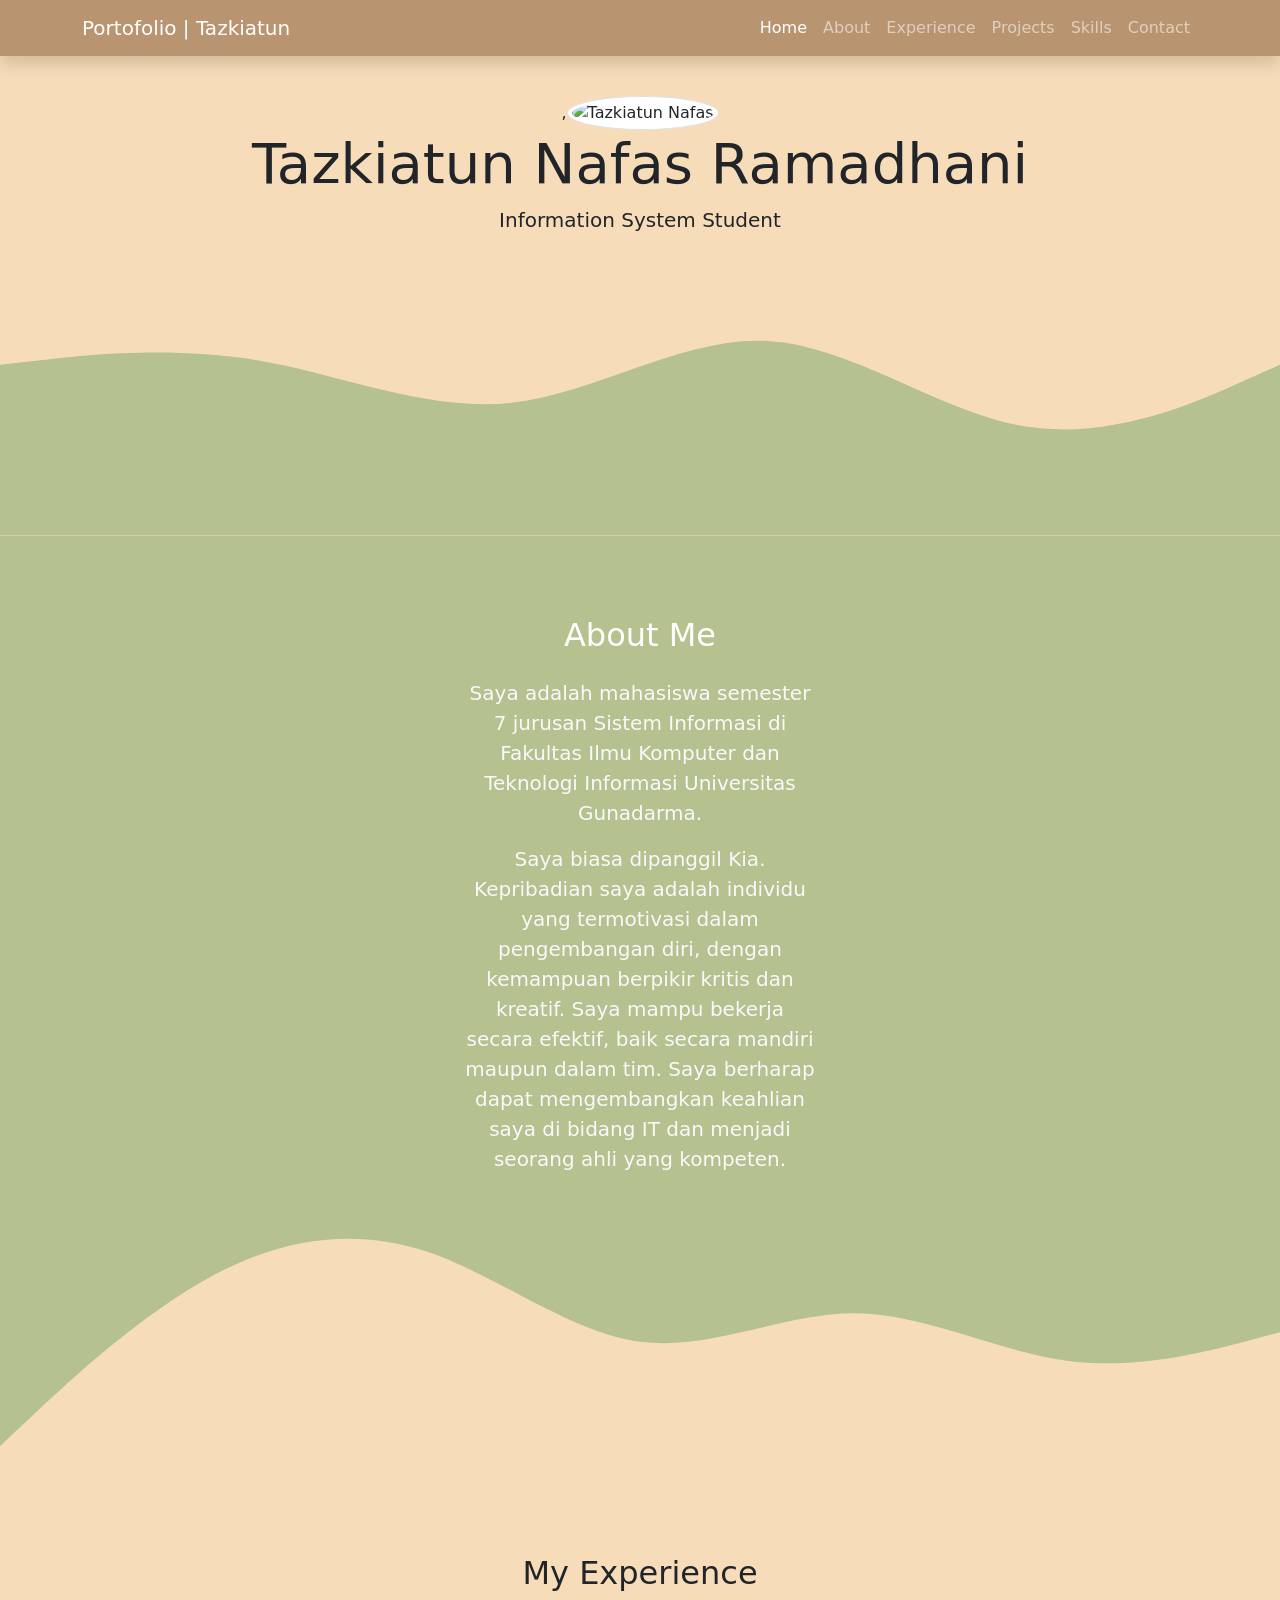
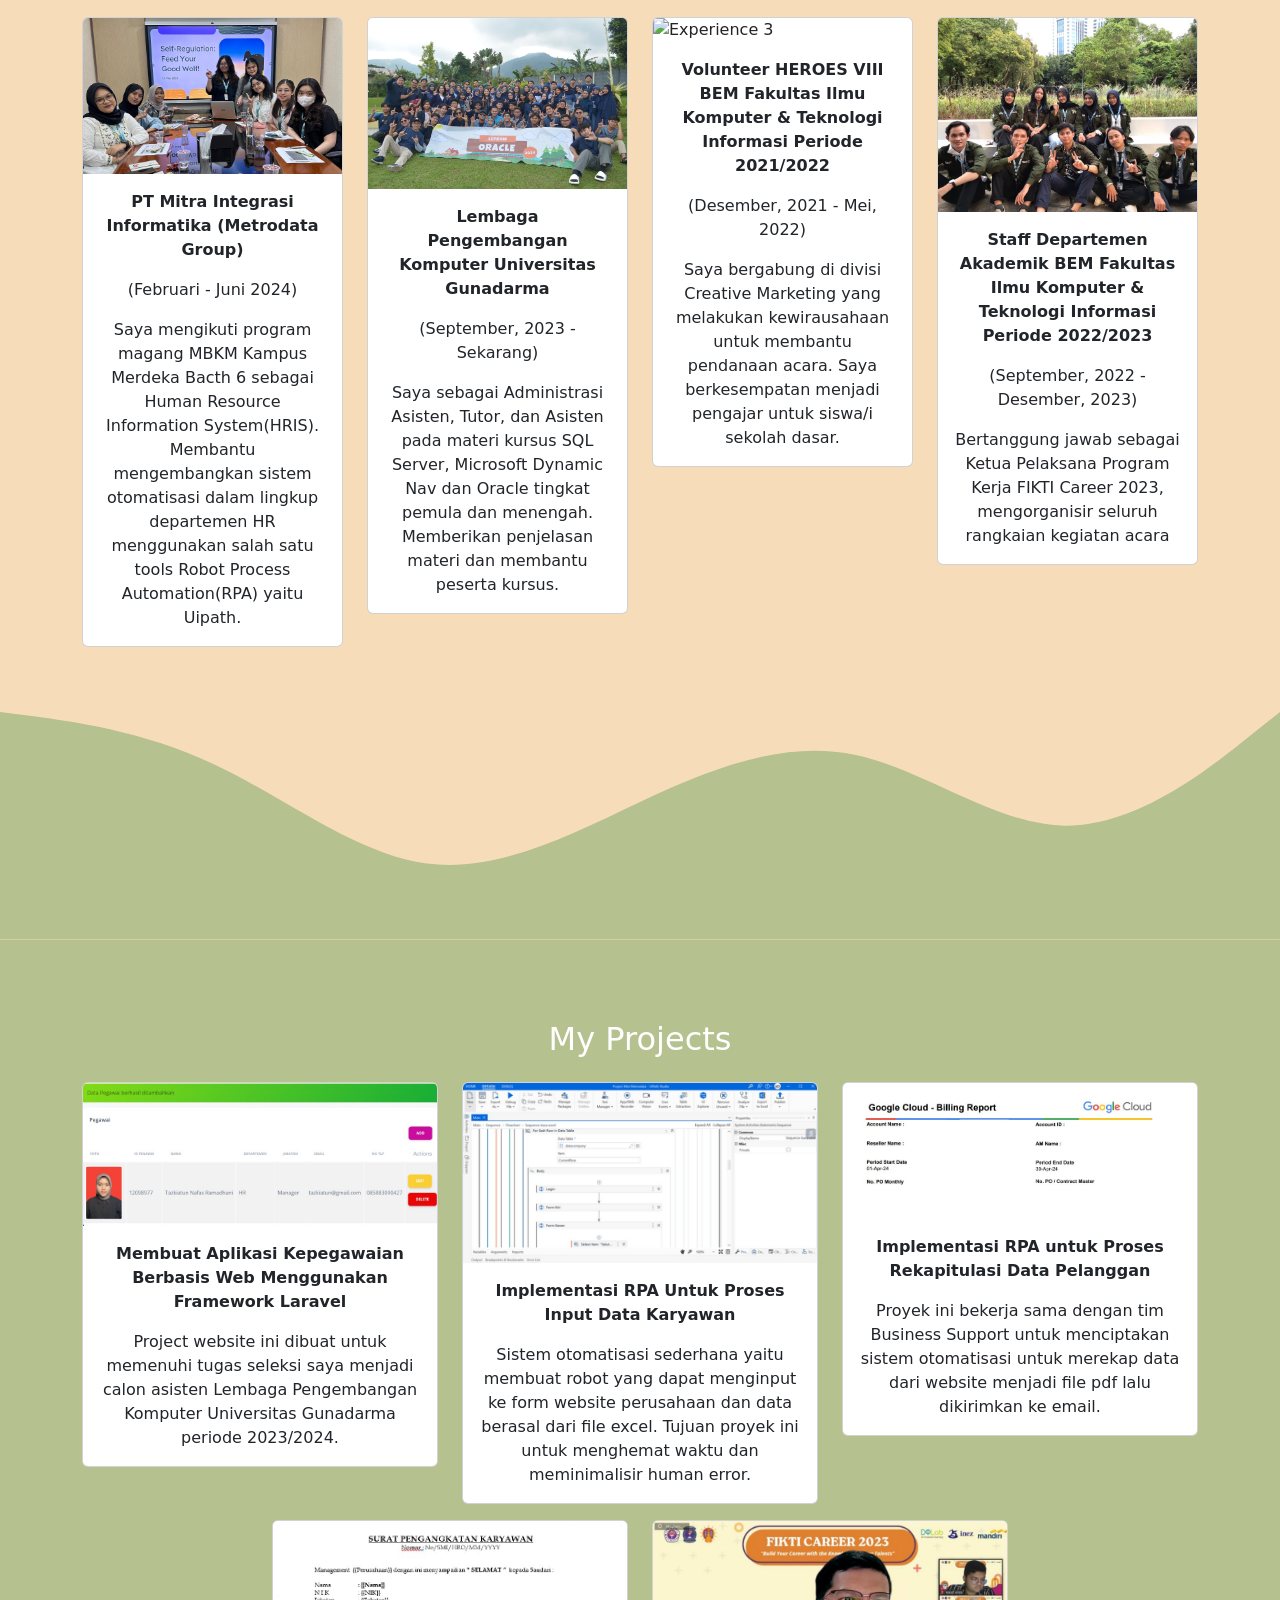
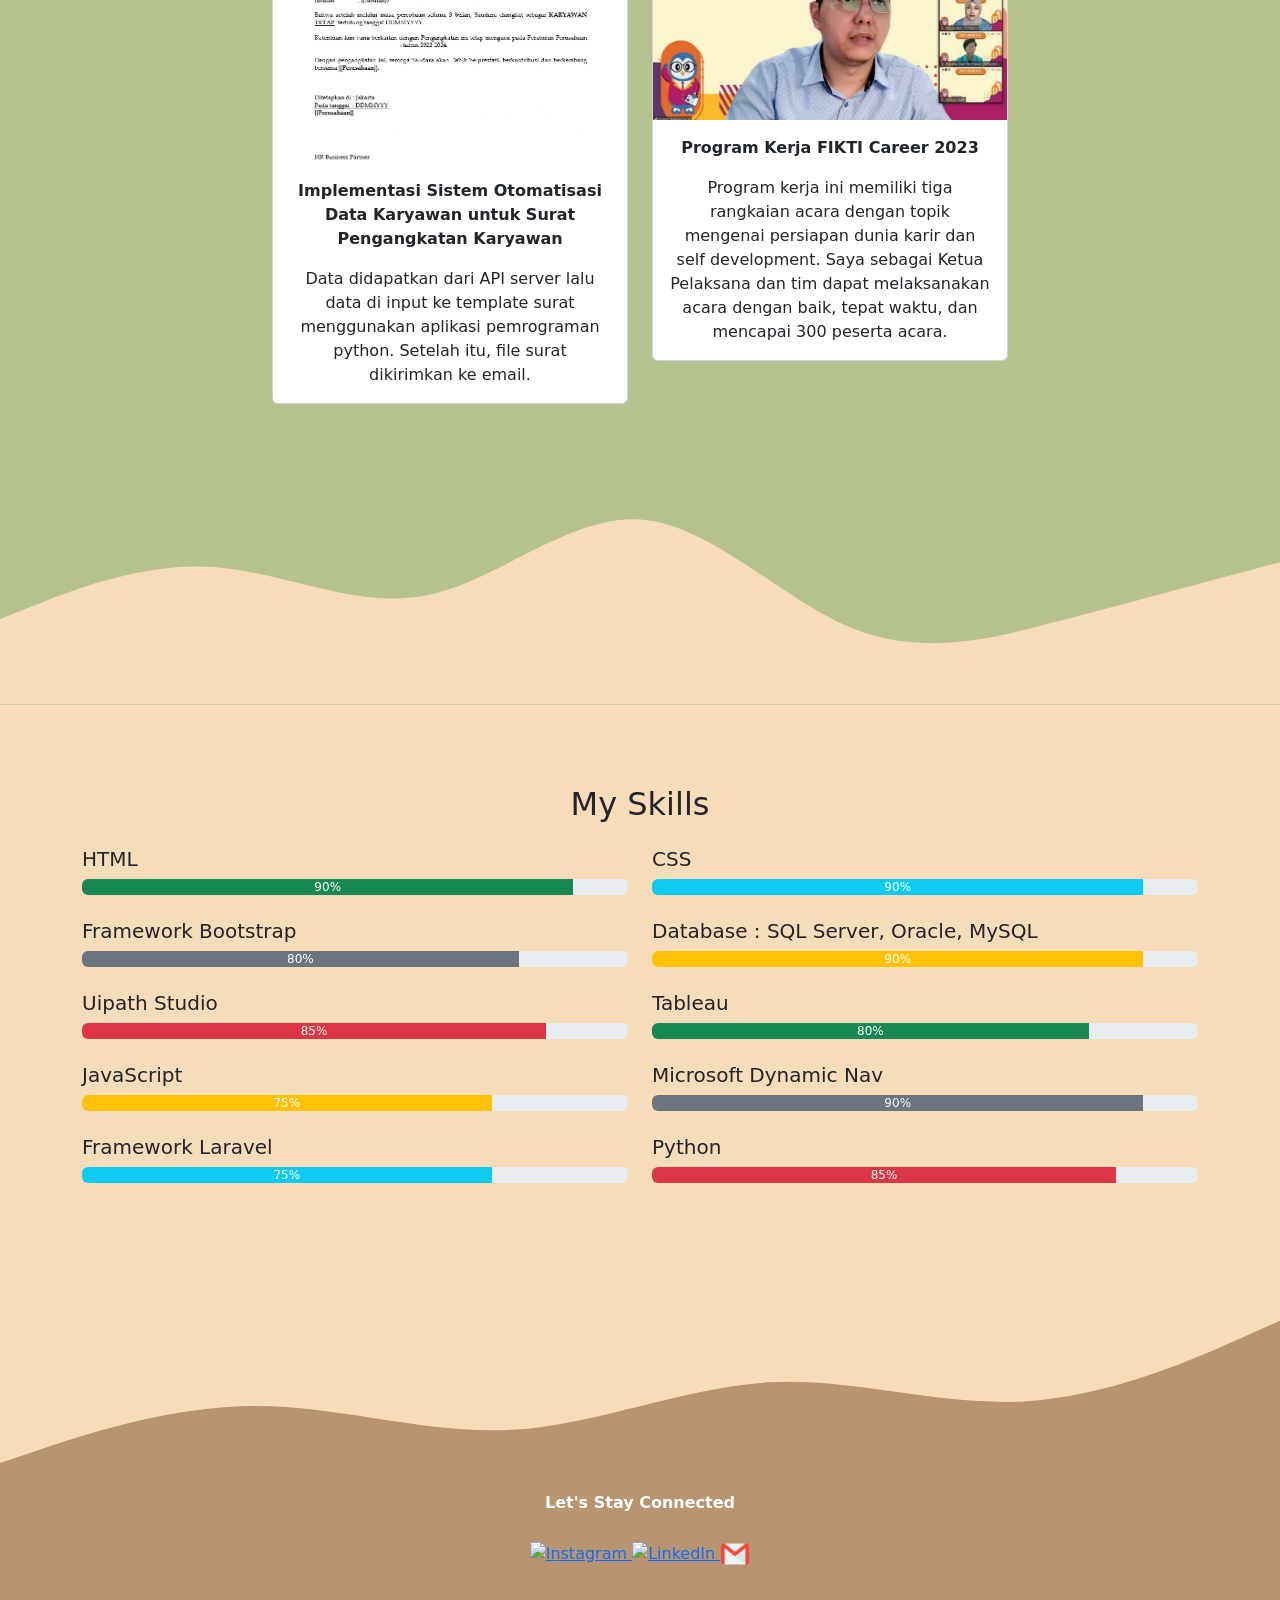
==== commit 60febe11: "Update index.html" ====
--- a/index.html
+++ b/index.html
@@ -47,7 +47,7 @@
 
     <!-- Jumbotron -->
     <section class="jumbotron text-center">
-      ,<img src="img/3.jpg" alt="Tazkiatun Nafas" width="200" class="rounded-circle img-thumbnail" />
+      ,<img src="img/5.jpg" alt="Tazkiatun Nafas" width="200" class="rounded-circle img-thumbnail" />
       <h1 class="display-4">Tazkiatun Nafas Ramadhani</h1>
       <p class="lead">Information System Student</p>
       <svg xmlns="http://www.w3.org/2000/svg" viewBox="0 0 1440 320">
@@ -70,7 +70,7 @@
         </div>
         <div class="row justify-content-center fs-5 text-center">
           <div class="col-md-4 text-light">
-            <p>Saya adalah mahasiswa semester 6 jurusan Sistem Informasi di Fakultas Ilmu Komputer dan Teknologi Informasi Universitas Gunadarma.</p>
+            <p>Saya adalah mahasiswa semester 7 jurusan Sistem Informasi di Fakultas Ilmu Komputer dan Teknologi Informasi Universitas Gunadarma.</p>
             <p>
               Saya biasa dipanggil Kia. Kepribadian saya adalah individu yang termotivasi dalam pengembangan diri, dengan kemampuan berpikir kritis dan kreatif. Saya mampu bekerja secara efektif, baik secara mandiri maupun dalam tim. Saya
               berharap dapat mengembangkan keahlian saya di bidang IT dan menjadi seorang ahli yang kompeten.
@@ -116,7 +116,9 @@
               <div class="card-body">
                 <p class="card-text fw-semibold text-center">Lembaga Pengembangan Komputer Universitas Gunadarma</p>
                 <p class="card-text text-center">(September, 2023 - Sekarang)</p>
-                <p class="card-text text-center">Pekerjaan saya sebagai tutor pada materi kursus SQL Server, memberikan penjelasan materi. Saya juga menjadi asisten kursus yang mengawasi, membantu dan menilai tugas peserta kursus.</p>
+                <p class="card-text text-center">
+                  Saya sebagai Administrasi Asisten, Tutor, dan Asisten pada materi kursus SQL Server, Microsoft Dynamic Nav dan Oracle tingkat pemula dan menengah. Memberikan penjelasan materi dan membantu peserta kursus.
+                </p>
               </div>
             </div>
           </div>
--- a/style.css
+++ b/style.css
@@ -19,10 +19,6 @@
   background-color: #b99470;
 }
 
-#skills {
-  background-color: #f7dcb9;
-}
-
 section {
   padding-top: 5rem;
 }
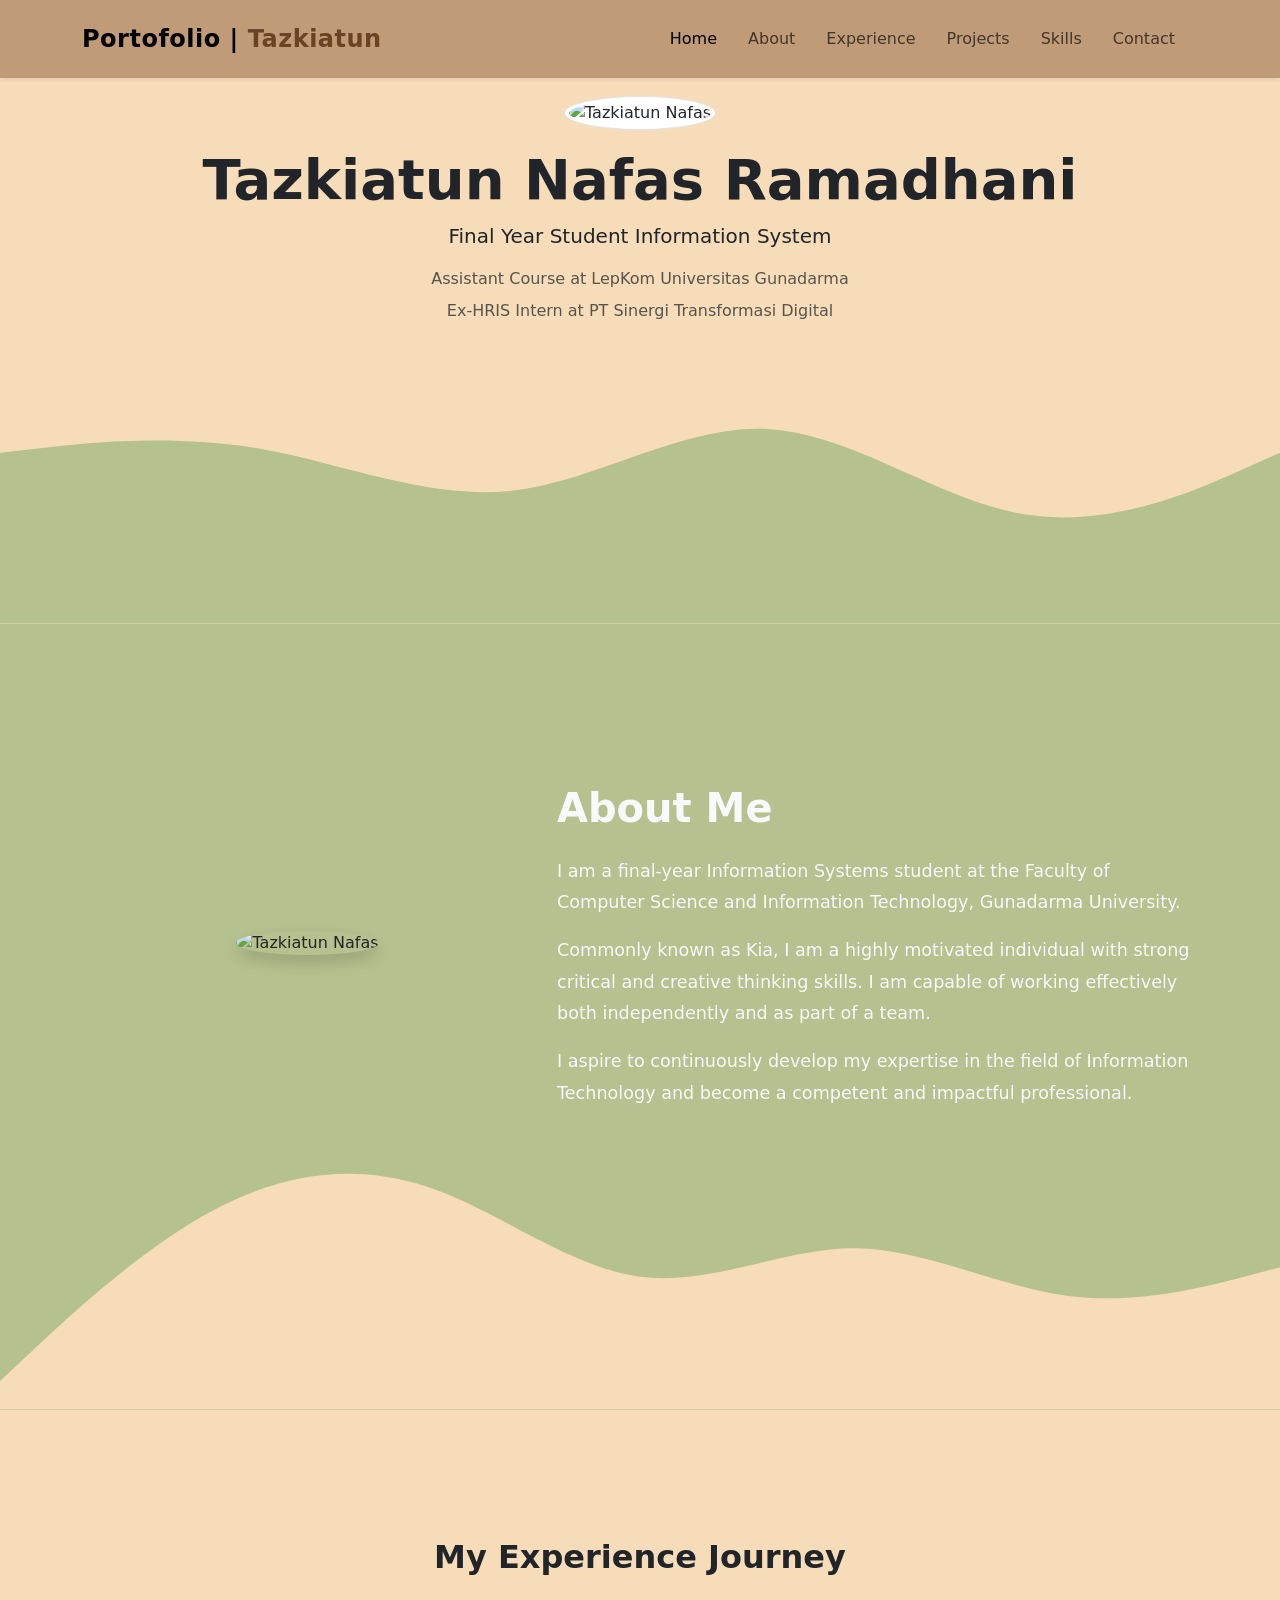
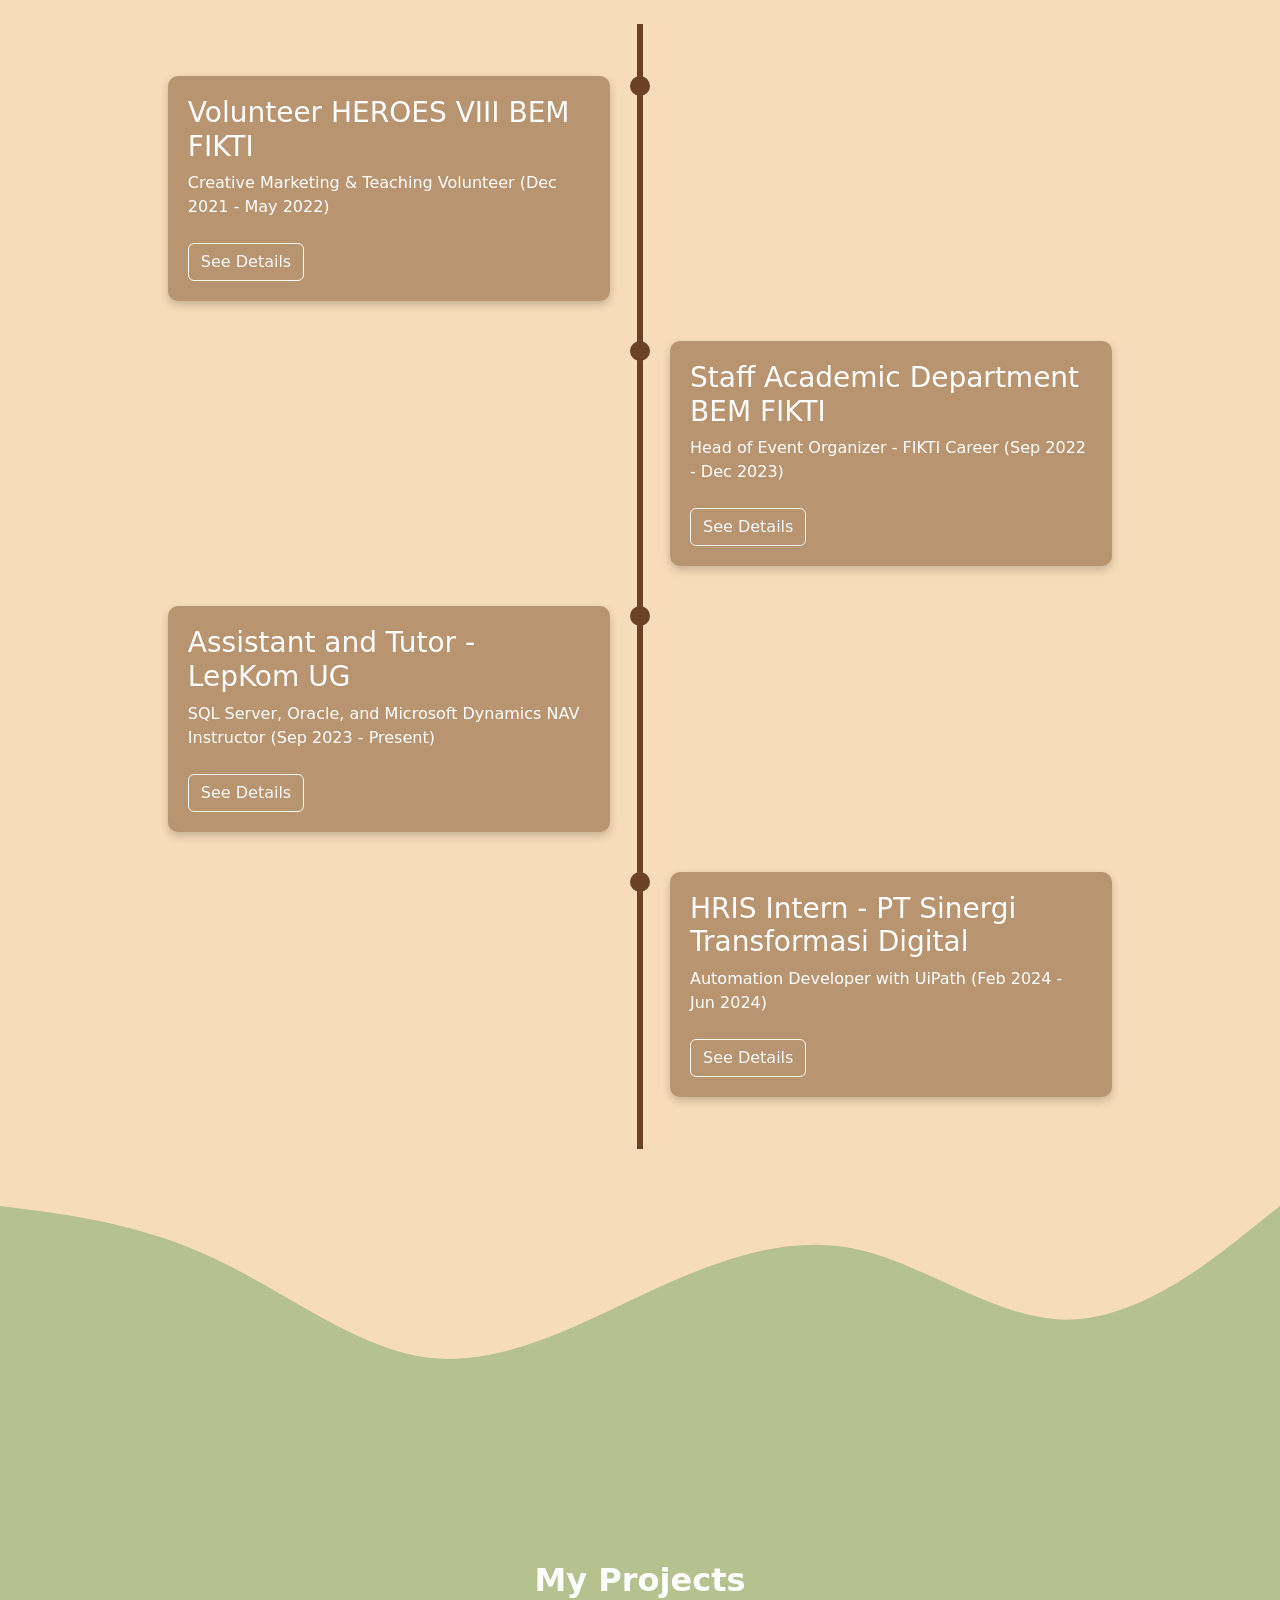
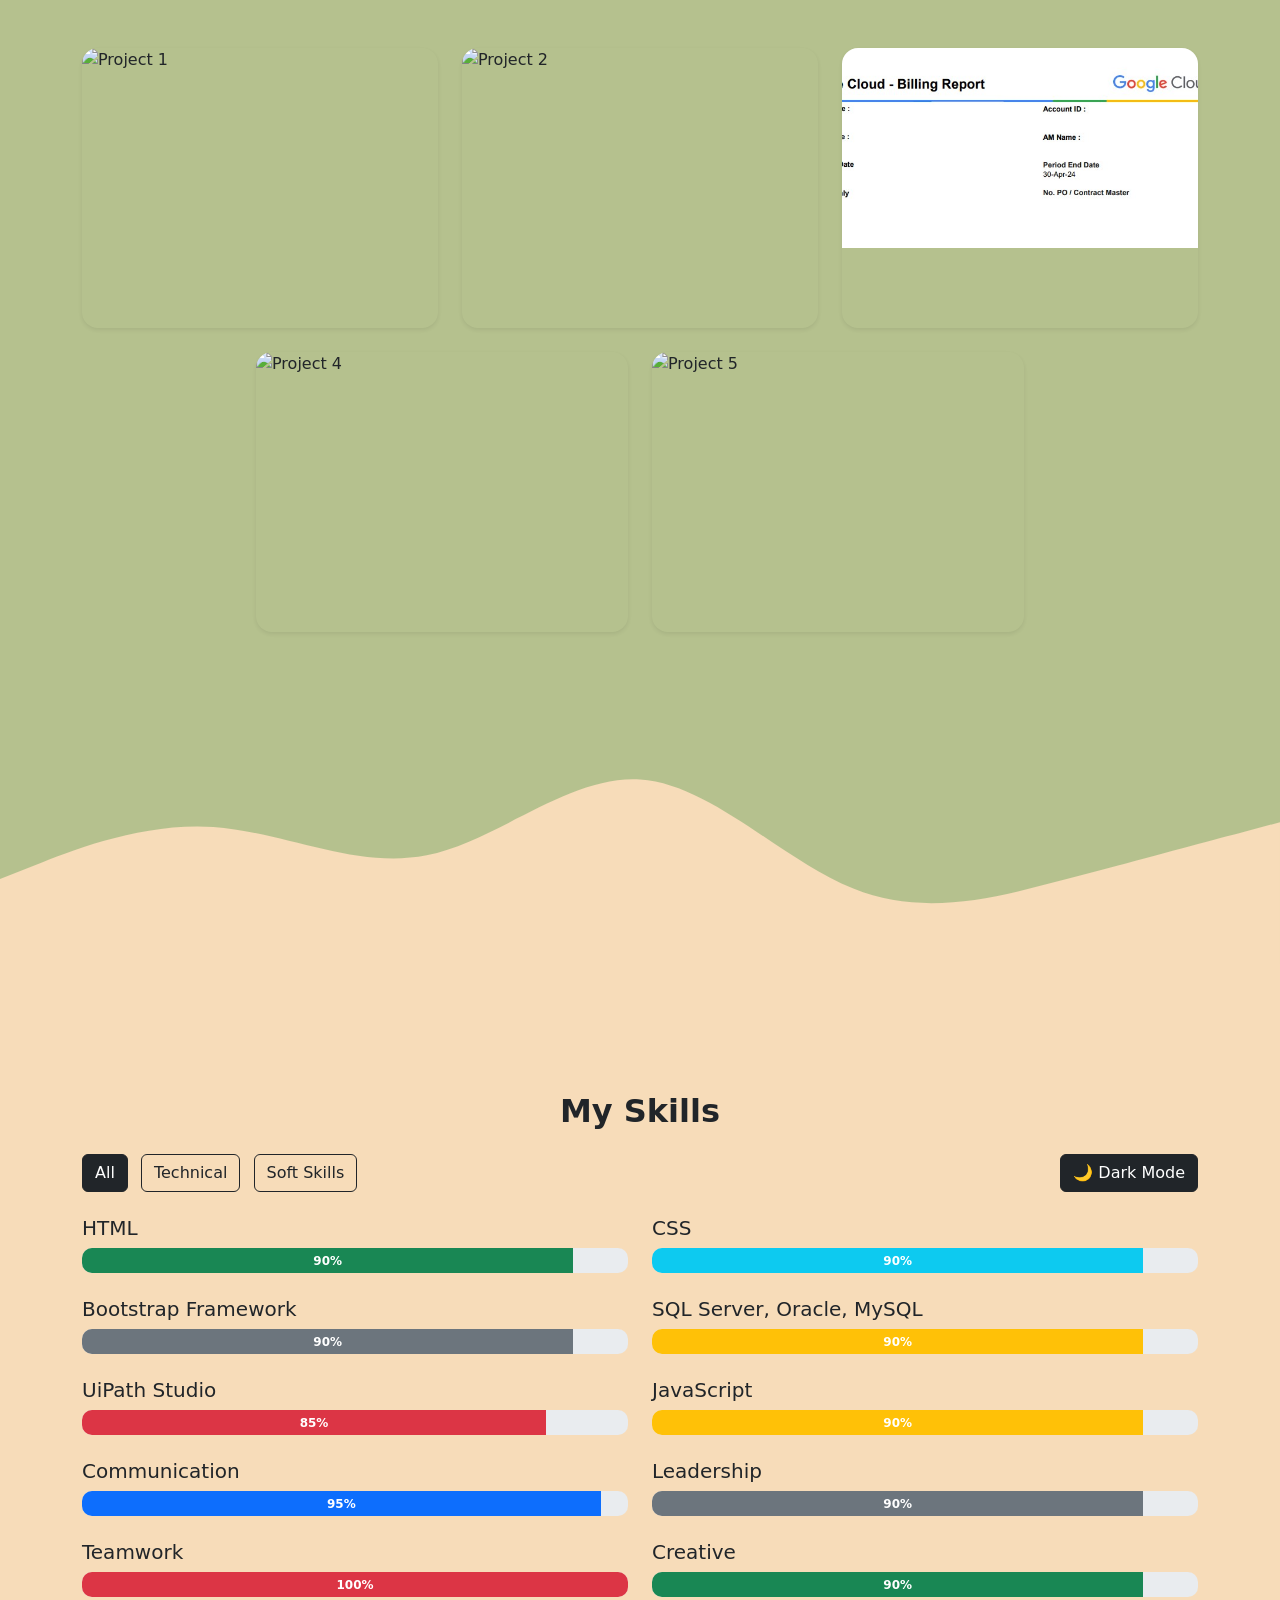
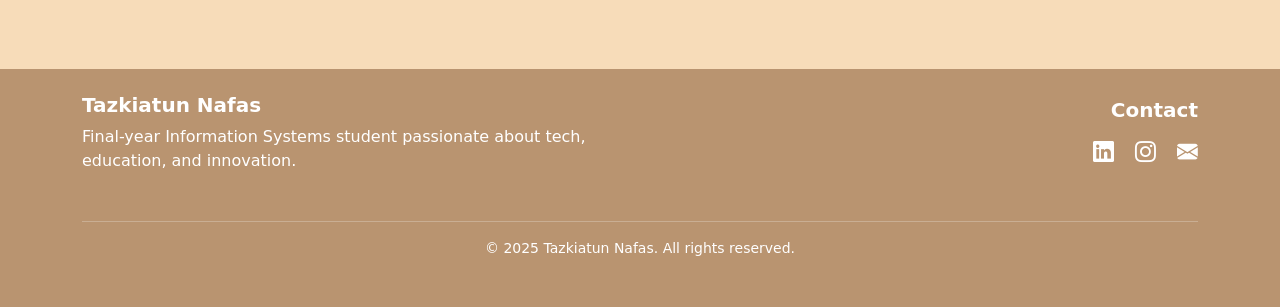
==== commit b9db6607: "index.html" ====
--- a/index.html
+++ b/index.html
@@ -4,7 +4,10 @@
     <meta charset="utf-8" />
     <meta name="viewport" content="width=device-width, initial-scale=1" />
 
+    <link rel="stylesheet" href="https://cdn.jsdelivr.net/npm/bootstrap-icons@1.10.5/font/bootstrap-icons.css" />
+
     <link href="https://cdn.jsdelivr.net/npm/bootstrap@5.3.3/dist/css/bootstrap.min.css" rel="stylesheet" integrity="sha384-QWTKZyjpPEjISv5WaRU9OFeRpok6YctnYmDr5pNlyT2bRjXh0JMhjY6hW+ALEwIH" crossorigin="anonymous" />
+
 
     <!-- MY CSS -->
     <link rel="stylesheet" href="style.css" />
@@ -13,14 +16,15 @@
   </head>
   <body id="Home">
     <!-- Navbar -->
-    <nav class="navbar navbar-expand-lg navbar-dark shadow fixed-top" style="background-color: #b99470">
+    <!-- Navbar -->
+    <nav class="navbar navbar-expand-lg navbar-light fixed-top shadow-sm" style="background-color: rgba(185, 148, 112, 0.9); backdrop-filter: blur(5px)">
       <div class="container">
-        <a class="navbar-brand" href="#">Portofolio | Tazkiatun</a>
-        <button class="navbar-toggler" type="button" data-bs-toggle="collapse" data-bs-target="#navbarNav" aria-controls="navbarNav" aria-expanded="false" aria-label="Toggle navigation">
+        <a class="navbar-brand fw-bold" href="#">Portofolio | <span style="color: #6b4226">Tazkiatun</span></a>
+        <button class="navbar-toggler" type="button" data-bs-toggle="collapse" data-bs-target="#navbarNavDropdown" aria-controls="navbarNavDropdown" aria-expanded="false" aria-label="Toggle navigation">
           <span class="navbar-toggler-icon"></span>
         </button>
-        <div class="collapse navbar-collapse" id="navbarNav">
-          <ul class="navbar-nav ms-auto">
+        <div class="collapse navbar-collapse justify-content-end" id="navbarNavDropdown">
+          <ul class="navbar-nav">
             <li class="nav-item">
               <a class="nav-link active" aria-current="page" href="#Home">Home</a>
             </li>
@@ -37,19 +41,25 @@
               <a class="nav-link" href="#skills">Skills</a>
             </li>
             <li class="nav-item">
-              <a class="nav-link" href="#Contact">Contact</a>
-            </li>
+              <a class="nav-link" href="#footer-contact">Contact</a>
+            </li>            
           </ul>
         </div>
       </div>
     </nav>
+    <!-- End Navbar -->
+
     <!-- Akhir Navbar -->
 
+    <!-- Jumbotron -->
     <!-- Jumbotron -->
     <section class="jumbotron text-center">
-      ,<img src="img/5.jpg" alt="Tazkiatun Nafas" width="200" class="rounded-circle img-thumbnail" />
-      <h1 class="display-4">Tazkiatun Nafas Ramadhani</h1>
-      <p class="lead">Information System Student</p>
+      <img src="img/6.jpg" alt="Tazkiatun Nafas" width="200" class="rounded-circle img-thumbnail mb-3" />
+      <h1 class="display-4 fw-bold text-dark" id="jumbotron-name">Tazkiatun Nafas Ramadhani</h1>
+      <p class="lead text-dark" id="jumbotron-position1">Final Year Student Information System</p>
+      <p class="text-muted mb-2" id="jumbotron-position2">Assistant Course at LepKom Universitas Gunadarma</p>
+      <p class="text-muted" id="jumbotron-position3">Ex-HRIS Intern at PT Sinergi Transformasi Digital</p>
+
       <svg xmlns="http://www.w3.org/2000/svg" viewBox="0 0 1440 320">
         <path
           fill="#b5c18e"
@@ -60,24 +70,24 @@
     </section>
     <!-- Akhir Jumbotron -->
 
+    <!-- Akhir Jumbotron -->
+
     <!-- Section About -->
     <section id="About">
       <div class="container">
-        <div class="row text-center mb-3">
-          <div class="col text-white fw-bold">
-            <h2>About Me</h2>
-          </div>
-        </div>
-        <div class="row justify-content-center fs-5 text-center">
-          <div class="col-md-4 text-light">
-            <p>Saya adalah mahasiswa semester 7 jurusan Sistem Informasi di Fakultas Ilmu Komputer dan Teknologi Informasi Universitas Gunadarma.</p>
-            <p>
-              Saya biasa dipanggil Kia. Kepribadian saya adalah individu yang termotivasi dalam pengembangan diri, dengan kemampuan berpikir kritis dan kreatif. Saya mampu bekerja secara efektif, baik secara mandiri maupun dalam tim. Saya
-              berharap dapat mengembangkan keahlian saya di bidang IT dan menjadi seorang ahli yang kompeten.
-            </p>
-          </div>
-        </div>
-      </div>
+        <div class="row align-items-center" data-aos="fade-up" data-aos-duration="1200">
+          <div class="col-md-5 text-center mb-4">
+            <img src="img/4.jpg" alt="Tazkiatun Nafas" class="img-fluid rounded-circle shadow" style="max-width: 300px" />
+          </div>
+          <div class="col-md-7 text-light">
+            <h2 class="fw-bold mb-4" id="about-title">About Me</h2>
+            <p id="about-paragraph1">I am a final-year Information Systems student at the Faculty of Computer Science and Information Technology, Gunadarma University.</p>
+            <p id="about-paragraph2">Commonly known as Kia, I am a highly motivated individual with strong critical and creative thinking skills. I am capable of working effectively both independently and as part of a team.</p>
+            <p id="about-paragraph3">I aspire to continuously develop my expertise in the field of Information Technology and become a competent and impactful professional.</p>
+          </div>
+        </div>
+      </div>
+      <!-- SVG background tetap -->
       <svg xmlns="http://www.w3.org/2000/svg" viewBox="0 0 1440 320">
         <path
           fill="#f7dcb9"
@@ -89,238 +99,319 @@
     <!-- Akhir section -->
 
     <!-- Awal section experience -->
-    <section id="Experience">
+    <section id="Experience" class="timeline-section pb-0">
       <div class="container">
-        <div class="row text-center mb-3">
-          <div class="col">
-            <h2>My Experience</h2>
-          </div>
-        </div>
-        <div class="row justify-content-center">
-          <div class="col-md-3 mb-2">
-            <div class="card">
-              <img src="img/E1.jpeg" class="card-img-top" alt="Experience 1" />
-              <div class="card-body">
-                <p class="card-text fw-semibold text-center">PT Mitra Integrasi Informatika (Metrodata Group)</p>
-                <p class="card-text text-center">(Februari - Juni 2024)</p>
-                <p class="card-text text-center">
-                  Saya mengikuti program magang MBKM Kampus Merdeka Bacth 6 sebagai Human Resource Information System(HRIS). Membantu mengembangkan sistem otomatisasi dalam lingkup departemen HR menggunakan salah satu tools Robot Process
-                  Automation(RPA) yaitu Uipath.
-                </p>
-              </div>
-            </div>
-          </div>
-          <div class="col-md-3 mb-2">
-            <div class="card">
-              <img src="img/E2.JPG" class="card-img-top" alt="Experience 2" />
-              <div class="card-body">
-                <p class="card-text fw-semibold text-center">Lembaga Pengembangan Komputer Universitas Gunadarma</p>
-                <p class="card-text text-center">(September, 2023 - Sekarang)</p>
-                <p class="card-text text-center">
-                  Saya sebagai Administrasi Asisten, Tutor, dan Asisten pada materi kursus SQL Server, Microsoft Dynamic Nav dan Oracle tingkat pemula dan menengah. Memberikan penjelasan materi dan membantu peserta kursus.
-                </p>
-              </div>
-            </div>
-          </div>
-          <div class="col-md-3 mb-2">
-            <div class="card">
-              <img src="img/E4.JPG" class="card-img-top" alt="Experience 3" />
-              <div class="card-body">
-                <p class="card-text fw-semibold text-center">Volunteer HEROES VIII BEM Fakultas Ilmu Komputer & Teknologi Informasi Periode 2021/2022</p>
-                <p class="card-text text-center">(Desember, 2021 - Mei, 2022)</p>
-                <p class="card-text text-center">Saya bergabung di divisi Creative Marketing yang melakukan kewirausahaan untuk membantu pendanaan acara. Saya berkesempatan menjadi pengajar untuk siswa/i sekolah dasar.</p>
-              </div>
-            </div>
-          </div>
-          <div class="col-md-3 mb-2">
-            <div class="card">
-              <img src="img/E5.jpg" class="card-img-top" alt="Experience 4" />
-              <div class="card-body">
-                <p class="card-text fw-semibold text-center">Staff Departemen Akademik BEM Fakultas Ilmu Komputer & Teknologi Informasi Periode 2022/2023</p>
-                <p class="card-text text-center">(September, 2022 - Desember, 2023)</p>
-                <p class="card-text text-center">Bertanggung jawab sebagai Ketua Pelaksana Program Kerja FIKTI Career 2023, mengorganisir seluruh rangkaian kegiatan acara</p>
-              </div>
-            </div>
-          </div>
-        </div>
-      </div>
-      <svg xmlns="http://www.w3.org/2000/svg" viewBox="0 0 1440 320">
+        <h2 class="text-center fw-bold mb-5 text-dark">My Experience Journey</h2>
+
+        <div class="timeline">
+          <!-- Experience 1 -->
+          <div class="timeline-item left" data-aos="fade-right">
+            <div class="timeline-content">
+              <h3>Volunteer HEROES VIII BEM FIKTI</h3>
+              <p>Creative Marketing & Teaching Volunteer (Dec 2021 - May 2022)</p>
+              <a href="experience1.html" class="btn btn-outline-light mt-2">See Details</a>
+            </div>
+          </div>
+
+          <!-- Experience 2 -->
+          <div class="timeline-item right" data-aos="fade-left">
+            <div class="timeline-content">
+              <h3>Staff Academic Department BEM FIKTI</h3>
+              <p>Head of Event Organizer - FIKTI Career (Sep 2022 - Dec 2023)</p>
+              <a href="experience2.html" class="btn btn-outline-light mt-2">See Details</a>
+            </div>
+          </div>
+
+          <!-- Experience 3 -->
+          <div class="timeline-item left" data-aos="fade-right">
+            <div class="timeline-content">
+              <h3>Assistant and Tutor - LepKom UG</h3>
+              <p>SQL Server, Oracle, and Microsoft Dynamics NAV Instructor (Sep 2023 - Present)</p>
+              <a href="experience3.html" class="btn btn-outline-light mt-2">See Details</a>
+            </div>
+          </div>
+
+          <!-- Experience 4 -->
+          <div class="timeline-item right" data-aos="fade-left">
+            <div class="timeline-content">
+              <h3>HRIS Intern - PT Sinergi Transformasi Digital</h3>
+              <p>Automation Developer with UiPath (Feb 2024 - Jun 2024)</p>
+              <a href="experience4.html" class="btn btn-outline-light mt-2">See Details</a>
+            </div>
+          </div>
+        </div>
+      </div>
+      </div>
+      <svg class="section-connector" xmlns="http://www.w3.org/2000/svg" viewBox="0 0 1440 320">
         <path
           fill="#b5c18e"
           fill-opacity="1"
-          d="M0,64L40,69.3C80,75,160,85,240,122.7C320,160,400,224,480,234.7C560,245,640,203,720,165.3C800,128,880,96,960,112C1040,128,1120,192,1200,192C1280,192,1360,128,1400,96L1440,64L1440,320L1400,320C1360,320,1280,320,1200,320C1120,320,1040,320,960,320C880,320,800,320,720,320C640,320,560,320,480,320C400,320,320,320,240,320C160,320,80,320,40,320L0,320Z"
+          d="M0,64L40,69.3C80,75,160,85,240,122.7C320,160,400,224,480,234.7C560,245,640,203,720,165.3C800,128,880,96,960,112C1040,128,1120,192,1200,192C1280,192,1360,128,1400,96L1440,64L1440,320L0,320Z"
         ></path>
       </svg>
     </section>
     <!-- Akhir section -->
 
     <!-- Awal Section Projects -->
-    <section id="Projects">
-      <div class="container">
-        <div class="row text-center mb-3">
-          <div class="col text-white fw-bold">
-            <h2>My Projects</h2>
-          </div>
-        </div>
-        <div class="row justify-content-center">
-          <div class="col-md-4 mb-3">
-            <div class="card">
-              <img src="img/P1.jpg" class="card-img-top" alt="Projecet 1" />
-              <div class="card-body">
-                <p class="card-text fw-semibold text-center">Membuat Aplikasi Kepegawaian Berbasis Web Menggunakan Framework Laravel</p>
-                <p class="card-text text-center">Project website ini dibuat untuk memenuhi tugas seleksi saya menjadi calon asisten Lembaga Pengembangan Komputer Universitas Gunadarma periode 2023/2024.</p>
+    <section id="Projects" style="background-color: #b5c18e;">
+      <div class="container py-5">
+        <h2 class="text-center fw-bold text-white mb-5">My Projects</h2>
+        <div class="row g-4">
+          <!-- Project 1 -->
+          <div class="col-md-6 col-lg-4" data-aos="zoom-in">
+            <div class="project-card position-relative shadow-sm overflow-hidden rounded-4">
+              <img src="img/P1(3).png" class="w-100 project-img" alt="Project 1" />
+              <div class="project-overlay d-flex flex-column justify-content-center align-items-center text-center">
+                <h5 class="text-white fw-bold">Employee Management App</h5>
+                <p class="text-white small">Web-based app for assistant selection task.</p>
+                <a href="project1.html" class="btn btn-light btn-sm mt-2">View Details</a>
               </div>
             </div>
           </div>
-          <div class="col-md-4 mb-3">
-            <div class="card">
-              <img src="img/P2.jpg" class="card-img-top" alt="Projecet 2" />
-              <div class="card-body">
-                <p class="card-text fw-semibold text-center">Implementasi RPA Untuk Proses Input Data Karyawan</p>
-                <p class="card-text text-center">
-                  Sistem otomatisasi sederhana yaitu membuat robot yang dapat menginput ke form website perusahaan dan data berasal dari file excel. Tujuan proyek ini untuk menghemat waktu dan meminimalisir human error.
-                </p>
+
+          <!-- Project 2 -->
+          <div class="col-md-6 col-lg-4" data-aos="zoom-in" data-aos-delay="100">
+            <div class="project-card position-relative shadow-sm overflow-hidden rounded-4">
+              <img src="img/P2(1).jpg" class="w-100 project-img" alt="Project 2" />
+              <div class="project-overlay d-flex flex-column justify-content-center align-items-center text-center">
+                <h5 class="text-white fw-bold">FIKTI CAREER 2023</h5>
+                <p class="text-white small">BEM FIKTI's Flagship Work Program for the 2023/2024 Period</p>
+                <a href="project2.html" class="btn btn-light btn-sm mt-2">View Details</a>
               </div>
             </div>
           </div>
-          <div class="col-md-4 mb-3">
-            <div class="card">
-              <img src="img/P3.jpg" class="card-img-top" alt="Projecet 3" />
-              <div class="card-body">
-                <p class="card-text fw-semibold text-center">Implementasi RPA untuk Proses Rekapitulasi Data Pelanggan</p>
-                <p class="card-text text-center">Proyek ini bekerja sama dengan tim Business Support untuk menciptakan sistem otomatisasi untuk merekap data dari website menjadi file pdf lalu dikirimkan ke email.</p>
+
+          <!-- Project 3 -->
+          <div class="col-md-6 col-lg-4" data-aos="zoom-in" data-aos-delay="200">
+            <div class="project-card position-relative shadow-sm overflow-hidden rounded-4">
+              <img src="img/P3.jpg" class="w-100 project-img" alt="Project 3" />
+              <div class="project-overlay d-flex flex-column justify-content-center align-items-center text-center">
+                <h5 class="text-white fw-bold">RPA: Client Data Report</h5>
+                <p class="text-white small">Automated client report from website to PDF.</p>
+                <a href="project3.html" class="btn btn-light btn-sm mt-2">View Details</a>
               </div>
             </div>
           </div>
-          <div class="col-md-4 mb-3">
-            <div class="card">
-              <img src="img/P4.jpg" class="card-img-top" alt="Projecet 4" />
-              <div class="card-body">
-                <p class="card-text fw-semibold text-center">Implementasi Sistem Otomatisasi Data Karyawan untuk Surat Pengangkatan Karyawan</p>
-                <p class="card-text text-center">Data didapatkan dari API server lalu data di input ke template surat menggunakan aplikasi pemrograman python. Setelah itu, file surat dikirimkan ke email.</p>
+
+          <div class="d-flex flex-wrap justify-content-center gap-4">
+
+            <!-- Project 4-->
+            <div class="col-md-6 col-lg-4" data-aos="zoom-in" data-aos-delay="200">
+              <div class="project-card position-relative shadow-sm overflow-hidden rounded-4">
+                <img src="img/P4 (1).png" class="w-100 project-img" alt="Project 4" />
+                <div class="project-overlay d-flex flex-column justify-content-center align-items-center text-center">
+                  <h5 class="text-white fw-bold">Website Arsindo Tours</h5>
+                  <p class="text-white small">Website development with team group.</p>
+                  <a href="project4.html" class="btn btn-light btn-sm mt-2">View Details</a>
+                </div>
               </div>
             </div>
-          </div>
-
-          <div class="col-md-4 mb-3">
-            <div class="card">
-              <img src="img/P5.jpg" class="card-img-top" alt="Projecet 5" />
-              <div class="card-body">
-                <p class="card-text fw-semibold text-center">Program Kerja FIKTI Career 2023</p>
-                <p class="card-text text-center">
-                  Program kerja ini memiliki tiga rangkaian acara dengan topik mengenai persiapan dunia karir dan self development. Saya sebagai Ketua Pelaksana dan tim dapat melaksanakan acara dengan baik, tepat waktu, dan mencapai 300
-                  peserta acara.
-                </p>
+          
+            <!-- Project 5 -->
+            <div class="col-md-6 col-lg-4" data-aos="zoom-in" data-aos-delay="200">
+              <div class="project-card position-relative shadow-sm overflow-hidden rounded-4">
+                <img src="img/P5 (1).png" class="w-100 project-img" alt="Project 5" />
+                <div class="project-overlay d-flex flex-column justify-content-center align-items-center text-center">
+                  <h5 class="text-white fw-bold">RPA: Document Understanding</h5>
+                  <p class="text-white small">Automated to extract data from CV.</p>
+                  <a href="project5.html" class="btn btn-light btn-sm mt-2">View Details</a>
+                </div>
               </div>
             </div>
           </div>
+          
+          <!-- Add more projects using the same structure -->
         </div>
       </div>
       <svg xmlns="http://www.w3.org/2000/svg" viewBox="0 0 1440 320">
         <path
           fill="#f7dcb9"
           fill-opacity="1"
-          d="M0,224L40,208C80,192,160,160,240,165.3C320,171,400,213,480,197.3C560,181,640,107,720,112C800,117,880,203,960,234.7C1040,267,1120,245,1200,224C1280,203,1360,181,1400,170.7L1440,160L1440,320L1400,320C1360,320,1280,320,1200,320C1120,320,1040,320,960,320C880,320,800,320,720,320C640,320,560,320,480,320C400,320,320,320,240,320C160,320,80,320,40,320L0,320Z"
+          d="M0,224L40,208C80,192,160,160,240,165.3C320,171,400,213,480,197.3C560,181,640,107,720,112C800,117,880,203,960,234.7C1040,267,1120,245,1200,224C1280,203,1360,181,1400,170.7L1440,160L1440,320L0,320Z"
         ></path>
       </svg>
     </section>
-    <!-- Akhir Section  -->
+
+    <!-- Akhir Section Projects -->
 
     <!-- Awal Section SKILL  -->
     <section id="skills" style="background-color: #f7dcb9">
+      <div class="container py-5">
+        <h2 class="text-center fw-bold text-dark mb-4">My Skills</h2>
+
+        <!-- Toggle & Filter Buttons -->
+        <div class="d-flex justify-content-between flex-wrap mb-4">
+          <div>
+            <button class="btn btn-outline-dark me-2 filter-btn active" data-filter="all">All</button>
+            <button class="btn btn-outline-dark me-2 filter-btn" data-filter="technical">Technical</button>
+            <button class="btn btn-outline-dark filter-btn" data-filter="soft">Soft Skills</button>
+          </div>
+          <div>
+            <button class="btn btn-dark" id="toggleDarkMode">🌙 Dark Mode</button>
+          </div>
+        </div>
+
+        <!-- Skills Grid -->
+        <div class="row" id="skillList">
+          <!-- Skill Item -->
+          <div class="col-md-6 mb-4 skill-item" data-category="technical" data-aos="fade-right">
+            <h5>HTML</h5>
+            <div class="progress skill-bar">
+              <div class="progress-bar bg-success" data-skill="90">90%</div>
+            </div>
+          </div>
+          <div class="col-md-6 mb-4 skill-item" data-category="technical" data-aos="fade-left">
+            <h5>CSS</h5>
+            <div class="progress skill-bar">
+              <div class="progress-bar bg-info" data-skill="90">90%</div>
+            </div>
+          </div>
+          <div class="col-md-6 mb-4 skill-item" data-category="technical" data-aos="fade-right">
+            <h5>Bootstrap Framework</h5>
+            <div class="progress skill-bar">
+              <div class="progress-bar bg-secondary" data-skill="90">90%</div>
+            </div>
+          </div>
+          <div class="col-md-6 mb-4 skill-item" data-category="technical" data-aos="fade-left">
+            <h5>SQL Server, Oracle, MySQL</h5>
+            <div class="progress skill-bar">
+              <div class="progress-bar bg-warning" data-skill="90">90%</div>
+            </div>
+          </div>
+          <div class="col-md-6 mb-4 skill-item" data-category="technical" data-aos="fade-right">
+            <h5>UiPath Studio</h5>
+            <div class="progress skill-bar">
+              <div class="progress-bar bg-danger" data-skill="85">85%</div>
+            </div>
+          </div>
+          <div class="col-md-6 mb-4 skill-item" data-category="technical" data-aos="fade-left">
+            <h5>JavaScript</h5>
+            <div class="progress skill-bar">
+              <div class="progress-bar bg-warning" data-skill="90">90%</div>
+            </div>
+          </div>
+
+          <!-- Soft Skills -->
+          <div class="col-md-6 mb-4 skill-item" data-category="soft" data-aos="fade-right">
+            <h5>Communication</h5>
+            <div class="progress skill-bar">
+              <div class="progress-bar bg-primary" data-skill="95">95%</div>
+            </div>
+          </div>
+          <div class="col-md-6 mb-4 skill-item" data-category="soft" data-aos="fade-left">
+            <h5>Leadership</h5>
+            <div class="progress skill-bar">
+              <div class="progress-bar bg-secondary" data-skill="90">90%</div>
+            </div>
+          </div>
+          <div class="col-md-6 mb-4 skill-item" data-category="soft" data-aos="fade-right">
+            <h5>Teamwork</h5>
+            <div class="progress skill-bar">
+              <div class="progress-bar bg-danger" data-skill="100">100%</div>
+            </div>
+          </div>
+          <div class="col-md-6 mb-4 skill-item" data-category="soft" data-aos="fade-left">
+            <h5>Creative</h5>
+            <div class="progress skill-bar">
+              <div class="progress-bar bg-success" data-skill="90">90%</div>
+            </div>
+          </div>
+
+        </div>
+      </div>
+    </section>
+
+    <!-- Akhir Section  -->
+
+    <!-- Awal Footer -->
+    <footer class="footer text-white py-4">
       <div class="container">
-        <h2 class="text-center mb-4">My Skills</h2>
-        <div class="row">
-          <!-- Skill 1 -->
-          <div class="col-md-6 mb-4">
-            <h5>HTML</h5>
-            <div class="progress">
-              <div class="progress-bar bg-success" role="progressbar" style="width: 90%" aria-valuenow="90" aria-valuemin="0" aria-valuemax="100">90%</div>
-            </div>
-          </div>
-          <!-- Skill 2 -->
-          <div class="col-md-6 mb-4">
-            <h5>CSS</h5>
-            <div class="progress">
-              <div class="progress-bar bg-info" role="progressbar" style="width: 90%" aria-valuenow="90" aria-valuemin="0" aria-valuemax="100">90%</div>
-            </div>
-          </div>
-          <div class="col-md-6 mb-4">
-            <h5>Framework Bootstrap</h5>
-            <div class="progress">
-              <div class="progress-bar bg-secondary" role="progressbar" style="width: 80%" aria-valuenow="80" aria-valuemin="0" aria-valuemax="100">80%</div>
-            </div>
-          </div>
-          <div class="col-md-6 mb-4">
-            <h5>Database : SQL Server, Oracle, MySQL</h5>
-            <div class="progress">
-              <div class="progress-bar bg-warning" role="progressbar" style="width: 90%" aria-valuenow="90" aria-valuemin="0" aria-valuemax="100">90%</div>
-            </div>
-          </div>
-          <div class="col-md-6 mb-4">
-            <h5>Uipath Studio</h5>
-            <div class="progress">
-              <div class="progress-bar bg-danger" role="progressbar" style="width: 85%" aria-valuenow="85" aria-valuemin="0" aria-valuemax="100">85%</div>
-            </div>
-          </div>
-          <div class="col-md-6 mb-4">
-            <h5>Tableau</h5>
-            <div class="progress">
-              <div class="progress-bar bg-success" role="progressbar" style="width: 80%" aria-valuenow="80" aria-valuemin="0" aria-valuemax="100">80%</div>
-            </div>
-          </div>
-          <!-- Skill 3 -->
-          <div class="col-md-6 mb-4">
-            <h5>JavaScript</h5>
-            <div class="progress">
-              <div class="progress-bar bg-warning" role="progressbar" style="width: 75%" aria-valuenow="75" aria-valuemin="0" aria-valuemax="100">75%</div>
-            </div>
-          </div>
-          <div class="col-md-6 mb-4">
-            <h5>Microsoft Dynamic Nav</h5>
-            <div class="progress">
-              <div class="progress-bar bg-secondary" role="progressbar" style="width: 90%" aria-valuenow="90" aria-valuemin="0" aria-valuemax="100">90%</div>
-            </div>
-          </div>
-          <div class="col-md-6 mb-4">
-            <h5>Framework Laravel</h5>
-            <div class="progress">
-              <div class="progress-bar bg-info" role="progressbar" style="width: 75%" aria-valuenow="75" aria-valuemin="0" aria-valuemax="100">75%</div>
-            </div>
-          </div>
-          <!-- Skill 4 -->
-          <div class="col-md-6 mb-4">
-            <h5>Python</h5>
-            <div class="progress">
-              <div class="progress-bar bg-danger" role="progressbar" style="width: 85%" aria-valuenow="85" aria-valuemin="0" aria-valuemax="100">85%</div>
-            </div>
-          </div>
-        </div>
-      </div>
-      <svg xmlns="http://www.w3.org/2000/svg" viewBox="0 0 1440 320">
-        <path
-          fill="#b99470"
-          fill-opacity="1"
-          d="M0,288L48,272C96,256,192,224,288,224C384,224,480,256,576,250.7C672,245,768,203,864,197.3C960,192,1056,224,1152,218.7C1248,213,1344,171,1392,149.3L1440,128L1440,320L1392,320C1344,320,1248,320,1152,320C1056,320,960,320,864,320C768,320,672,320,576,320C480,320,384,320,288,320C192,320,96,320,48,320L0,320Z"
-        ></path>
-      </svg>
-    </section>
-    <!-- Akhir Section  -->
-
-    <!-- Awal Footer -->
-    <footer class="footer text-center pb-5" id="Contact">
-      <p class="mb-4 text-white fw-bold">Let's Stay Connected</p>
-      <a href="https://www.instagram.com/tkianfs" target="_blank" aria-label="Instagram">
-        <img src="https://upload.wikimedia.org/wikipedia/commons/a/a5/Instagram_icon.png" alt="Instagram" width="30" height="30" />
-      </a>
-      <a href="https://www.linkedin.com/in/tazkiatun-nafas-ramadhani-46094521a/" target="_blank" aria-label="LinkedIn">
-        <img src="https://upload.wikimedia.org/wikipedia/commons/c/ca/LinkedIn_logo_initials.png" alt="LinkedIn" width="30" height="30" />
-      </a>
-      <a href="mailto:tazkiatunnafasramadhani@gmail.com" target="_blank" aria-label="Email">
-        <img src="img/L1.png" alt="Email" width="30" height="30" />
-      </a>
+        <div class="row align-items-center text-center text-md-start">
+          <div class="col-md-6 mb-3 mb-md-0">
+            <h5 class="fw-bold mb-2">Tazkiatun Nafas</h5>
+            <p class="mb-0">Final-year Information Systems student passionate about tech, education, and innovation.</p>
+          </div>
+          <div class="col-md-6 text-md-end">
+            <h5 class="fw-bold mb-3">Contact</h5>
+            <a href="https://www.linkedin.com/in/tazkiatunnafasramadhani" target="_blank" class="footer-icon me-3"><i class="bi bi-linkedin"></i></a>
+            <a href="https://www.instagram.com/tkianfs" target="_blank" class="footer-icon me-3"><i class="bi bi-instagram"></i></a>
+            <a href="mailto:tazkiatunnafasramadhani@gmail.com" class="footer-icon"><i class="bi bi-envelope-fill"></i></a>
+          </div>
+        </div>
+
+        <footer id="footer-contact" class="footer text-white py-4">
+
+        <hr class="border-light mt-4" />
+
+        <div class="text-center small">&copy; 2025 Tazkiatun Nafas. All rights reserved.</div>
+      </div>
     </footer>
     <!-- Akhir Footer -->
+
+
     <script src="https://cdn.jsdelivr.net/npm/bootstrap@5.3.3/dist/js/bootstrap.bundle.min.js" integrity="sha384-YvpcrYf0tY3lHB60NNkmXc5s9fDVZLESaAA55NDzOxhy9GkcIdslK1eN7N6jIeHz" crossorigin="anonymous"></script>
+
+    <!--Navbar Scrool Shrink Navbar-->
+    <script>
+      const navbar = document.querySelector(".navbar");
+
+      window.addEventListener("scroll", function () {
+        if (window.scrollY > 50) {
+          navbar.classList.add("navbar-shrink");
+        } else {
+          navbar.classList.remove("navbar-shrink");
+        }
+      });
+    </script>
+
+    <!-- AOS Library CSS -->
+    <link href="https://unpkg.com/aos@2.3.1/dist/aos.css" rel="stylesheet" />
+
+    <!-- AOS Library JS -->
+    <script src="https://unpkg.com/aos@2.3.1/dist/aos.js"></script>
+    <script>
+      AOS.init();
+    </script>
+
+    <!--Untuk Skills-->
+    <script>
+      // Animate progress bar
+      function animateSkills() {
+        document.querySelectorAll(".progress-bar").forEach((bar) => {
+          const value = bar.getAttribute("data-skill");
+          bar.style.width = value + "%";
+        });
+      }
+
+      window.addEventListener("load", animateSkills);
+
+      // Corrected Filter functionality
+      document.querySelectorAll(".filter-btn").forEach((btn) => {
+        btn.addEventListener("click", () => {
+          const filter = btn.getAttribute("data-filter");
+
+          document.querySelectorAll(".filter-btn").forEach((b) => b.classList.remove("active"));
+          btn.classList.add("active");
+
+          document.querySelectorAll(".skill-item").forEach((item) => {
+            if (filter === "all") {
+              item.classList.remove("d-none");
+              item.classList.add("d-block");
+            } else if (item.dataset.category === filter) {
+              item.classList.remove("d-none");
+              item.classList.add("d-block");
+            } else {
+              item.classList.add("d-none");
+              item.classList.remove("d-block");
+            }
+          });
+        });
+      });
+
+      // Dark Mode toggle
+      document.getElementById("toggleDarkMode").addEventListener("click", () => {
+        document.getElementById("skills").classList.toggle("dark-mode");
+      });
+    </script>
   </body>
 </html>
--- a/style.css
+++ b/style.css
@@ -5,7 +5,9 @@
 
 #About {
   background-color: #b5c18e;
-}
+  padding-top: 10rem; /* sebelumnya default 5rem, kita tambah */
+}
+
 
 #Projects {
   background-color: #b5c18e;
@@ -13,6 +15,7 @@
 
 #Experience {
   background-color: #f7dcb9;
+  padding-top: 8rem;
 }
 
 footer {
@@ -22,3 +25,262 @@
 section {
   padding-top: 5rem;
 }
+
+.project-card {
+  border-radius: 15px;
+  overflow: hidden;
+  transition: transform 0.3s ease, box-shadow 0.3s ease;
+}
+
+.project-card:hover {
+  transform: translateY(-5px);
+  box-shadow: 0 10px 20px rgba(0, 0, 0, 0.25);
+  background-color: #f7f7f7;
+}
+
+.project-card img {
+  height: 200px;
+  object-fit: cover;
+}
+
+.project-card .card-footer {
+  background-color: transparent;
+  border-top: none;
+}
+
+.navbar {
+  transition: background-color 0.4s ease, box-shadow 0.4s ease;
+}
+
+.navbar-brand {
+  font-size: 1.5rem;
+  letter-spacing: 0.5px;
+}
+
+.nav-link {
+  margin-right: 15px;
+  font-weight: 500;
+  transition: color 0.3s ease;
+}
+
+.nav-link:hover {
+  color: #fff;
+}
+
+.dropdown-menu {
+  background-color: #f7dcb9;
+}
+
+.dropdown-menu .dropdown-item:hover {
+  background-color: #b5c18e;
+  color: #fff;
+}
+
+.navbar-shrink {
+  padding-top: 0.5rem;
+  padding-bottom: 0.5rem;
+  background-color: rgba(185, 148, 112, 0.95);
+  box-shadow: 0 4px 6px rgba(0,0,0,0.2);
+}
+
+.navbar {
+  padding-top: 1rem;
+  padding-bottom: 1rem;
+}
+
+#About p {
+  font-size: 1.1rem;
+  line-height: 1.8;
+}
+
+#About h2 {
+  font-size: 2.5rem;
+}
+
+.timeline-section {
+  background-color: #f7dcb9;
+  padding: 5rem 0;
+}
+
+.timeline {
+  position: relative;
+  margin: 0 auto;
+  padding: 2rem 0;
+  width: 90%;
+}
+
+.timeline::after {
+  content: '';
+  position: absolute;
+  width: 6px;
+  background-color: #6b4226;
+  top: 0;
+  bottom: 0;
+  left: 50%;
+  transform: translateX(-50%);
+}
+
+.timeline-item {
+  padding: 20px 30px;
+  position: relative;
+  width: 50%;
+}
+
+.timeline-item.left {
+  left: 0;
+}
+
+.timeline-item.right {
+  left: 50%;
+}
+
+.timeline-content {
+  background: #b99470;
+  padding: 20px;
+  border-radius: 10px;
+  position: relative;
+  color: white;
+  box-shadow: 0 4px 8px rgba(0,0,0,0.2);
+  transition: transform 0.3s ease;
+}
+
+.timeline-content:hover {
+  transform: scale(1.05);
+}
+
+.timeline-item::before {
+  content: '';
+  position: absolute;
+  top: 20px;
+  right: -10px;
+  width: 20px;
+  height: 20px;
+  background: #6b4226;
+  border-radius: 50%;
+  z-index: 1;
+}
+
+.timeline-item.right::before {
+  left: -10px;
+  right: auto;
+}
+
+@media screen and (max-width: 768px) {
+  .timeline::after {
+    left: 8px;
+  }
+  
+  .timeline-item {
+    width: 100%;
+    padding-left: 30px;
+    padding-right: 0;
+    margin-bottom: 2rem;
+  }
+
+  .timeline-item.right {
+    left: 0%;
+  }
+
+  .timeline-item::before {
+    top: 20px;
+    left: -10px;
+    right: auto;
+  }
+}
+
+.project-card {
+  height: 280px;
+  position: relative;
+  cursor: pointer;
+  border-radius: 15px;
+  overflow: hidden;
+  transition: transform 0.3s ease, box-shadow 0.3s ease;
+}
+
+.project-card:hover {
+  transform: scale(1.03);
+  box-shadow: 0 12px 24px rgba(0, 0, 0, 0.2);
+}
+
+.project-img {
+  width: 100%;
+  height: 100%;
+  object-fit: cover;
+  transition: transform 0.5s ease;
+}
+
+.project-card:hover .project-img {
+  transform: scale(1.1);
+}
+
+.project-overlay {
+  position: absolute;
+  top: 0;
+  left: 0;
+  right: 0;
+  bottom: 0;
+  background: rgba(0, 0, 0, 0.65);
+  opacity: 0;
+  transition: opacity 0.4s ease;
+}
+
+.project-card:hover .project-overlay {
+  opacity: 1;
+}
+
+.skill-bar {
+  height: 25px;
+  background-color: #e9ecef;
+  border-radius: 10px;
+  overflow: hidden;
+}
+
+.skill-bar .progress-bar {
+  width: 0%;
+  font-weight: 600;
+  transition: width 1.8s ease-in-out;
+}
+
+#skills.dark-mode {
+  background-color: #1a1a1a;
+}
+
+#skills.dark-mode h2,
+#skills.dark-mode h5 {
+  color: #ffffff;
+}
+
+#skills.dark-mode .btn-outline-dark {
+  color: #fff;
+  border-color: #fff;
+}
+
+#skills.dark-mode .btn-outline-dark:hover {
+  background-color: #fff;
+  color: #000;
+}
+
+#skills.dark-mode .skill-bar {
+  background-color: #444;
+}
+
+.footer {
+  background-color: #b99470;
+}
+
+.footer-icon {
+  font-size: 1.3rem;
+  color: white;
+  transition: color 0.3s ease;
+}
+
+.footer-icon:hover {
+  color: #f7dcb9;
+}
+
+.section-connector svg {
+  display: block;
+  margin-bottom: -5px; /* Mengurangi jarak ke section berikutnya */
+}
+
+
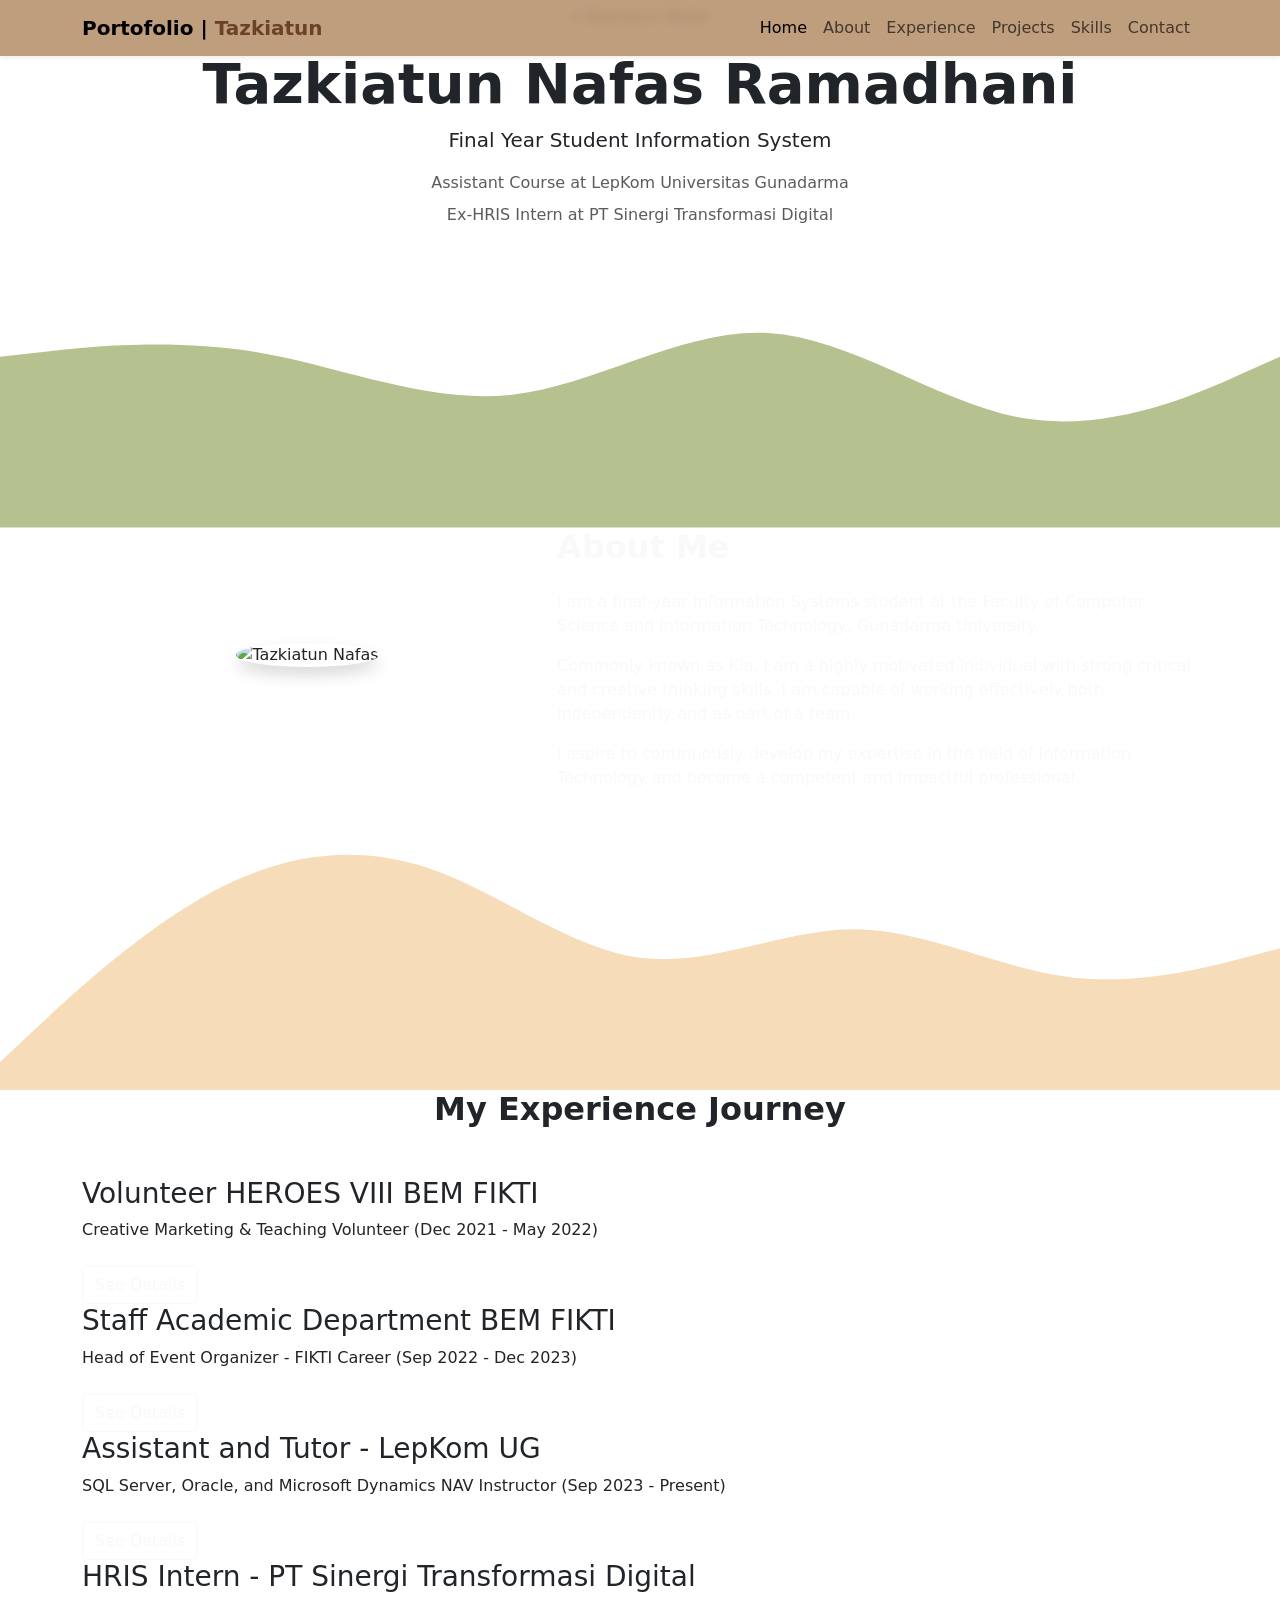
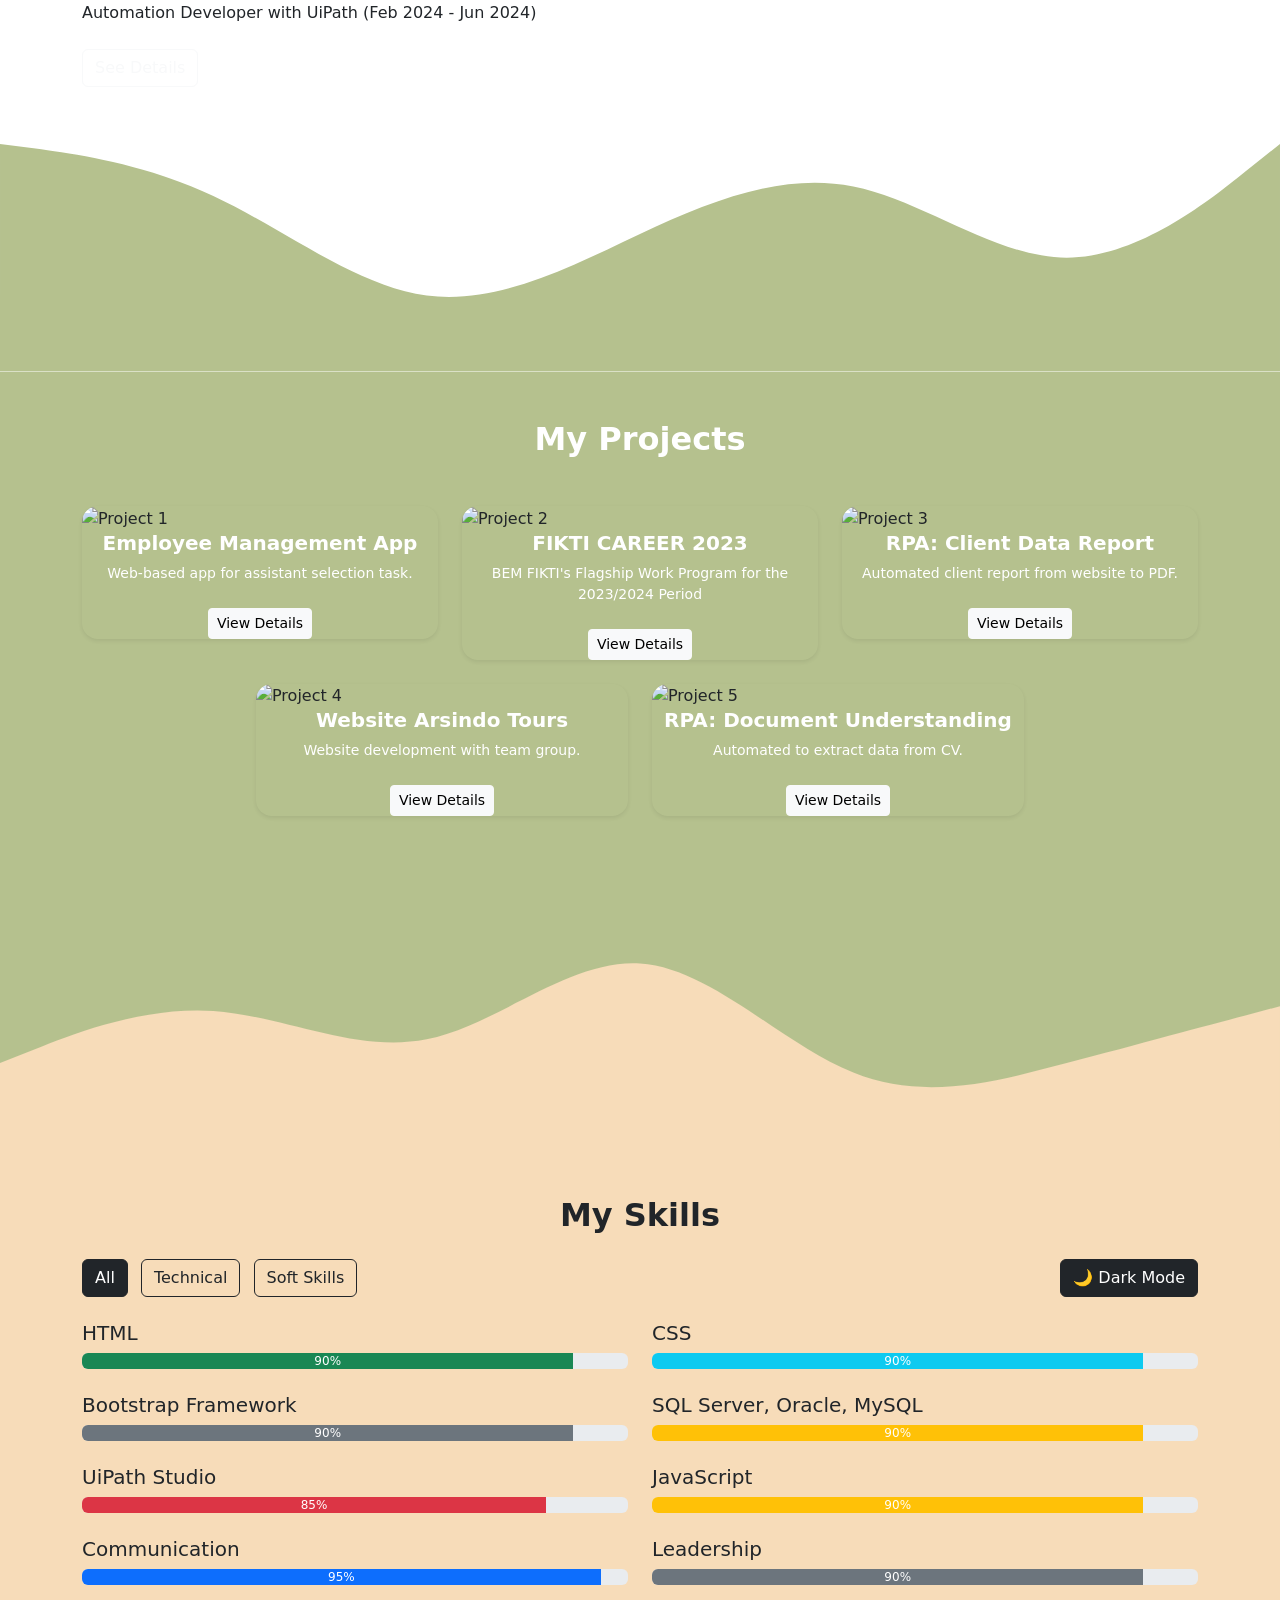
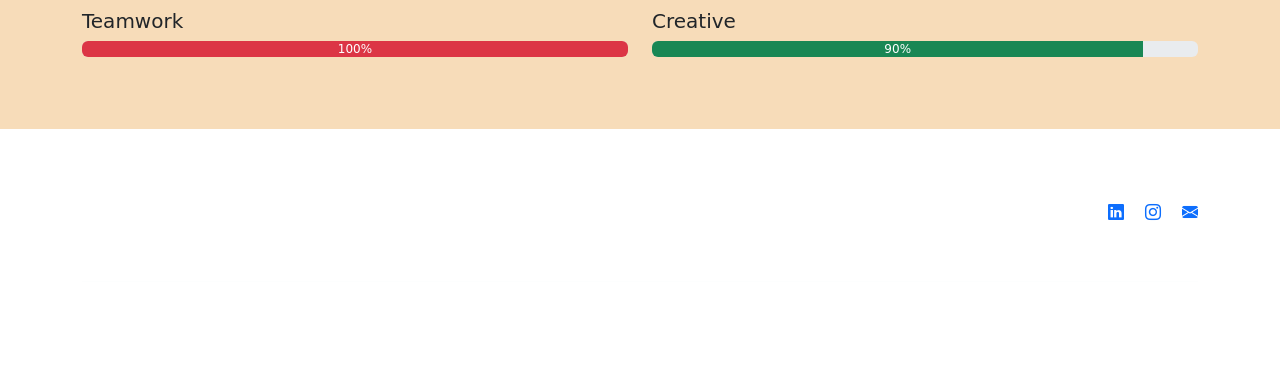
==== commit 9332304c: "Add files via upload" ====
--- a/index.html
+++ b/index.html
@@ -1,417 +1,417 @@
-<!DOCTYPE html>
-<html lang="en">
-  <head>
-    <meta charset="utf-8" />
-    <meta name="viewport" content="width=device-width, initial-scale=1" />
-
-    <link rel="stylesheet" href="https://cdn.jsdelivr.net/npm/bootstrap-icons@1.10.5/font/bootstrap-icons.css" />
-
-    <link href="https://cdn.jsdelivr.net/npm/bootstrap@5.3.3/dist/css/bootstrap.min.css" rel="stylesheet" integrity="sha384-QWTKZyjpPEjISv5WaRU9OFeRpok6YctnYmDr5pNlyT2bRjXh0JMhjY6hW+ALEwIH" crossorigin="anonymous" />
-
-
-    <!-- MY CSS -->
-    <link rel="stylesheet" href="style.css" />
-
-    <title>Portofolio | Tazkiatun Nafas R</title>
-  </head>
-  <body id="Home">
-    <!-- Navbar -->
-    <!-- Navbar -->
-    <nav class="navbar navbar-expand-lg navbar-light fixed-top shadow-sm" style="background-color: rgba(185, 148, 112, 0.9); backdrop-filter: blur(5px)">
-      <div class="container">
-        <a class="navbar-brand fw-bold" href="#">Portofolio | <span style="color: #6b4226">Tazkiatun</span></a>
-        <button class="navbar-toggler" type="button" data-bs-toggle="collapse" data-bs-target="#navbarNavDropdown" aria-controls="navbarNavDropdown" aria-expanded="false" aria-label="Toggle navigation">
-          <span class="navbar-toggler-icon"></span>
-        </button>
-        <div class="collapse navbar-collapse justify-content-end" id="navbarNavDropdown">
-          <ul class="navbar-nav">
-            <li class="nav-item">
-              <a class="nav-link active" aria-current="page" href="#Home">Home</a>
-            </li>
-            <li class="nav-item">
-              <a class="nav-link" href="#About">About</a>
-            </li>
-            <li class="nav-item">
-              <a class="nav-link" href="#Experience">Experience</a>
-            </li>
-            <li class="nav-item">
-              <a class="nav-link" href="#Projects">Projects</a>
-            </li>
-            <li class="nav-item">
-              <a class="nav-link" href="#skills">Skills</a>
-            </li>
-            <li class="nav-item">
-              <a class="nav-link" href="#footer-contact">Contact</a>
-            </li>            
-          </ul>
-        </div>
-      </div>
-    </nav>
-    <!-- End Navbar -->
-
-    <!-- Akhir Navbar -->
-
-    <!-- Jumbotron -->
-    <!-- Jumbotron -->
-    <section class="jumbotron text-center">
-      <img src="img/6.jpg" alt="Tazkiatun Nafas" width="200" class="rounded-circle img-thumbnail mb-3" />
-      <h1 class="display-4 fw-bold text-dark" id="jumbotron-name">Tazkiatun Nafas Ramadhani</h1>
-      <p class="lead text-dark" id="jumbotron-position1">Final Year Student Information System</p>
-      <p class="text-muted mb-2" id="jumbotron-position2">Assistant Course at LepKom Universitas Gunadarma</p>
-      <p class="text-muted" id="jumbotron-position3">Ex-HRIS Intern at PT Sinergi Transformasi Digital</p>
-
-      <svg xmlns="http://www.w3.org/2000/svg" viewBox="0 0 1440 320">
-        <path
-          fill="#b5c18e"
-          fill-opacity="1"
-          d="M0,128L48,122.7C96,117,192,107,288,122.7C384,139,480,181,576,170.7C672,160,768,96,864,101.3C960,107,1056,181,1152,197.3C1248,213,1344,171,1392,149.3L1440,128L1440,320L1392,320C1344,320,1248,320,1152,320C1056,320,960,320,864,320C768,320,672,320,576,320C480,320,384,320,288,320C192,320,96,320,48,320L0,320Z"
-        ></path>
-      </svg>
-    </section>
-    <!-- Akhir Jumbotron -->
-
-    <!-- Akhir Jumbotron -->
-
-    <!-- Section About -->
-    <section id="About">
-      <div class="container">
-        <div class="row align-items-center" data-aos="fade-up" data-aos-duration="1200">
-          <div class="col-md-5 text-center mb-4">
-            <img src="img/4.jpg" alt="Tazkiatun Nafas" class="img-fluid rounded-circle shadow" style="max-width: 300px" />
-          </div>
-          <div class="col-md-7 text-light">
-            <h2 class="fw-bold mb-4" id="about-title">About Me</h2>
-            <p id="about-paragraph1">I am a final-year Information Systems student at the Faculty of Computer Science and Information Technology, Gunadarma University.</p>
-            <p id="about-paragraph2">Commonly known as Kia, I am a highly motivated individual with strong critical and creative thinking skills. I am capable of working effectively both independently and as part of a team.</p>
-            <p id="about-paragraph3">I aspire to continuously develop my expertise in the field of Information Technology and become a competent and impactful professional.</p>
-          </div>
-        </div>
-      </div>
-      <!-- SVG background tetap -->
-      <svg xmlns="http://www.w3.org/2000/svg" viewBox="0 0 1440 320">
-        <path
-          fill="#f7dcb9"
-          fill-opacity="1"
-          d="M0,288L40,250.7C80,213,160,139,240,96C320,53,400,43,480,69.3C560,96,640,160,720,170.7C800,181,880,139,960,138.7C1040,139,1120,181,1200,192C1280,203,1360,181,1400,170.7L1440,160L1440,320L1400,320C1360,320,1280,320,1200,320C1120,320,1040,320,960,320C880,320,800,320,720,320C640,320,560,320,480,320C400,320,320,320,240,320C160,320,80,320,40,320L0,320Z"
-        ></path>
-      </svg>
-    </section>
-    <!-- Akhir section -->
-
-    <!-- Awal section experience -->
-    <section id="Experience" class="timeline-section pb-0">
-      <div class="container">
-        <h2 class="text-center fw-bold mb-5 text-dark">My Experience Journey</h2>
-
-        <div class="timeline">
-          <!-- Experience 1 -->
-          <div class="timeline-item left" data-aos="fade-right">
-            <div class="timeline-content">
-              <h3>Volunteer HEROES VIII BEM FIKTI</h3>
-              <p>Creative Marketing & Teaching Volunteer (Dec 2021 - May 2022)</p>
-              <a href="experience1.html" class="btn btn-outline-light mt-2">See Details</a>
-            </div>
-          </div>
-
-          <!-- Experience 2 -->
-          <div class="timeline-item right" data-aos="fade-left">
-            <div class="timeline-content">
-              <h3>Staff Academic Department BEM FIKTI</h3>
-              <p>Head of Event Organizer - FIKTI Career (Sep 2022 - Dec 2023)</p>
-              <a href="experience2.html" class="btn btn-outline-light mt-2">See Details</a>
-            </div>
-          </div>
-
-          <!-- Experience 3 -->
-          <div class="timeline-item left" data-aos="fade-right">
-            <div class="timeline-content">
-              <h3>Assistant and Tutor - LepKom UG</h3>
-              <p>SQL Server, Oracle, and Microsoft Dynamics NAV Instructor (Sep 2023 - Present)</p>
-              <a href="experience3.html" class="btn btn-outline-light mt-2">See Details</a>
-            </div>
-          </div>
-
-          <!-- Experience 4 -->
-          <div class="timeline-item right" data-aos="fade-left">
-            <div class="timeline-content">
-              <h3>HRIS Intern - PT Sinergi Transformasi Digital</h3>
-              <p>Automation Developer with UiPath (Feb 2024 - Jun 2024)</p>
-              <a href="experience4.html" class="btn btn-outline-light mt-2">See Details</a>
-            </div>
-          </div>
-        </div>
-      </div>
-      </div>
-      <svg class="section-connector" xmlns="http://www.w3.org/2000/svg" viewBox="0 0 1440 320">
-        <path
-          fill="#b5c18e"
-          fill-opacity="1"
-          d="M0,64L40,69.3C80,75,160,85,240,122.7C320,160,400,224,480,234.7C560,245,640,203,720,165.3C800,128,880,96,960,112C1040,128,1120,192,1200,192C1280,192,1360,128,1400,96L1440,64L1440,320L0,320Z"
-        ></path>
-      </svg>
-    </section>
-    <!-- Akhir section -->
-
-    <!-- Awal Section Projects -->
-    <section id="Projects" style="background-color: #b5c18e;">
-      <div class="container py-5">
-        <h2 class="text-center fw-bold text-white mb-5">My Projects</h2>
-        <div class="row g-4">
-          <!-- Project 1 -->
-          <div class="col-md-6 col-lg-4" data-aos="zoom-in">
-            <div class="project-card position-relative shadow-sm overflow-hidden rounded-4">
-              <img src="img/P1(3).png" class="w-100 project-img" alt="Project 1" />
-              <div class="project-overlay d-flex flex-column justify-content-center align-items-center text-center">
-                <h5 class="text-white fw-bold">Employee Management App</h5>
-                <p class="text-white small">Web-based app for assistant selection task.</p>
-                <a href="project1.html" class="btn btn-light btn-sm mt-2">View Details</a>
-              </div>
-            </div>
-          </div>
-
-          <!-- Project 2 -->
-          <div class="col-md-6 col-lg-4" data-aos="zoom-in" data-aos-delay="100">
-            <div class="project-card position-relative shadow-sm overflow-hidden rounded-4">
-              <img src="img/P2(1).jpg" class="w-100 project-img" alt="Project 2" />
-              <div class="project-overlay d-flex flex-column justify-content-center align-items-center text-center">
-                <h5 class="text-white fw-bold">FIKTI CAREER 2023</h5>
-                <p class="text-white small">BEM FIKTI's Flagship Work Program for the 2023/2024 Period</p>
-                <a href="project2.html" class="btn btn-light btn-sm mt-2">View Details</a>
-              </div>
-            </div>
-          </div>
-
-          <!-- Project 3 -->
-          <div class="col-md-6 col-lg-4" data-aos="zoom-in" data-aos-delay="200">
-            <div class="project-card position-relative shadow-sm overflow-hidden rounded-4">
-              <img src="img/P3.jpg" class="w-100 project-img" alt="Project 3" />
-              <div class="project-overlay d-flex flex-column justify-content-center align-items-center text-center">
-                <h5 class="text-white fw-bold">RPA: Client Data Report</h5>
-                <p class="text-white small">Automated client report from website to PDF.</p>
-                <a href="project3.html" class="btn btn-light btn-sm mt-2">View Details</a>
-              </div>
-            </div>
-          </div>
-
-          <div class="d-flex flex-wrap justify-content-center gap-4">
-
-            <!-- Project 4-->
-            <div class="col-md-6 col-lg-4" data-aos="zoom-in" data-aos-delay="200">
-              <div class="project-card position-relative shadow-sm overflow-hidden rounded-4">
-                <img src="img/P4 (1).png" class="w-100 project-img" alt="Project 4" />
-                <div class="project-overlay d-flex flex-column justify-content-center align-items-center text-center">
-                  <h5 class="text-white fw-bold">Website Arsindo Tours</h5>
-                  <p class="text-white small">Website development with team group.</p>
-                  <a href="project4.html" class="btn btn-light btn-sm mt-2">View Details</a>
-                </div>
-              </div>
-            </div>
-          
-            <!-- Project 5 -->
-            <div class="col-md-6 col-lg-4" data-aos="zoom-in" data-aos-delay="200">
-              <div class="project-card position-relative shadow-sm overflow-hidden rounded-4">
-                <img src="img/P5 (1).png" class="w-100 project-img" alt="Project 5" />
-                <div class="project-overlay d-flex flex-column justify-content-center align-items-center text-center">
-                  <h5 class="text-white fw-bold">RPA: Document Understanding</h5>
-                  <p class="text-white small">Automated to extract data from CV.</p>
-                  <a href="project5.html" class="btn btn-light btn-sm mt-2">View Details</a>
-                </div>
-              </div>
-            </div>
-          </div>
-          
-          <!-- Add more projects using the same structure -->
-        </div>
-      </div>
-      <svg xmlns="http://www.w3.org/2000/svg" viewBox="0 0 1440 320">
-        <path
-          fill="#f7dcb9"
-          fill-opacity="1"
-          d="M0,224L40,208C80,192,160,160,240,165.3C320,171,400,213,480,197.3C560,181,640,107,720,112C800,117,880,203,960,234.7C1040,267,1120,245,1200,224C1280,203,1360,181,1400,170.7L1440,160L1440,320L0,320Z"
-        ></path>
-      </svg>
-    </section>
-
-    <!-- Akhir Section Projects -->
-
-    <!-- Awal Section SKILL  -->
-    <section id="skills" style="background-color: #f7dcb9">
-      <div class="container py-5">
-        <h2 class="text-center fw-bold text-dark mb-4">My Skills</h2>
-
-        <!-- Toggle & Filter Buttons -->
-        <div class="d-flex justify-content-between flex-wrap mb-4">
-          <div>
-            <button class="btn btn-outline-dark me-2 filter-btn active" data-filter="all">All</button>
-            <button class="btn btn-outline-dark me-2 filter-btn" data-filter="technical">Technical</button>
-            <button class="btn btn-outline-dark filter-btn" data-filter="soft">Soft Skills</button>
-          </div>
-          <div>
-            <button class="btn btn-dark" id="toggleDarkMode">🌙 Dark Mode</button>
-          </div>
-        </div>
-
-        <!-- Skills Grid -->
-        <div class="row" id="skillList">
-          <!-- Skill Item -->
-          <div class="col-md-6 mb-4 skill-item" data-category="technical" data-aos="fade-right">
-            <h5>HTML</h5>
-            <div class="progress skill-bar">
-              <div class="progress-bar bg-success" data-skill="90">90%</div>
-            </div>
-          </div>
-          <div class="col-md-6 mb-4 skill-item" data-category="technical" data-aos="fade-left">
-            <h5>CSS</h5>
-            <div class="progress skill-bar">
-              <div class="progress-bar bg-info" data-skill="90">90%</div>
-            </div>
-          </div>
-          <div class="col-md-6 mb-4 skill-item" data-category="technical" data-aos="fade-right">
-            <h5>Bootstrap Framework</h5>
-            <div class="progress skill-bar">
-              <div class="progress-bar bg-secondary" data-skill="90">90%</div>
-            </div>
-          </div>
-          <div class="col-md-6 mb-4 skill-item" data-category="technical" data-aos="fade-left">
-            <h5>SQL Server, Oracle, MySQL</h5>
-            <div class="progress skill-bar">
-              <div class="progress-bar bg-warning" data-skill="90">90%</div>
-            </div>
-          </div>
-          <div class="col-md-6 mb-4 skill-item" data-category="technical" data-aos="fade-right">
-            <h5>UiPath Studio</h5>
-            <div class="progress skill-bar">
-              <div class="progress-bar bg-danger" data-skill="85">85%</div>
-            </div>
-          </div>
-          <div class="col-md-6 mb-4 skill-item" data-category="technical" data-aos="fade-left">
-            <h5>JavaScript</h5>
-            <div class="progress skill-bar">
-              <div class="progress-bar bg-warning" data-skill="90">90%</div>
-            </div>
-          </div>
-
-          <!-- Soft Skills -->
-          <div class="col-md-6 mb-4 skill-item" data-category="soft" data-aos="fade-right">
-            <h5>Communication</h5>
-            <div class="progress skill-bar">
-              <div class="progress-bar bg-primary" data-skill="95">95%</div>
-            </div>
-          </div>
-          <div class="col-md-6 mb-4 skill-item" data-category="soft" data-aos="fade-left">
-            <h5>Leadership</h5>
-            <div class="progress skill-bar">
-              <div class="progress-bar bg-secondary" data-skill="90">90%</div>
-            </div>
-          </div>
-          <div class="col-md-6 mb-4 skill-item" data-category="soft" data-aos="fade-right">
-            <h5>Teamwork</h5>
-            <div class="progress skill-bar">
-              <div class="progress-bar bg-danger" data-skill="100">100%</div>
-            </div>
-          </div>
-          <div class="col-md-6 mb-4 skill-item" data-category="soft" data-aos="fade-left">
-            <h5>Creative</h5>
-            <div class="progress skill-bar">
-              <div class="progress-bar bg-success" data-skill="90">90%</div>
-            </div>
-          </div>
-
-        </div>
-      </div>
-    </section>
-
-    <!-- Akhir Section  -->
-
-    <!-- Awal Footer -->
-    <footer class="footer text-white py-4">
-      <div class="container">
-        <div class="row align-items-center text-center text-md-start">
-          <div class="col-md-6 mb-3 mb-md-0">
-            <h5 class="fw-bold mb-2">Tazkiatun Nafas</h5>
-            <p class="mb-0">Final-year Information Systems student passionate about tech, education, and innovation.</p>
-          </div>
-          <div class="col-md-6 text-md-end">
-            <h5 class="fw-bold mb-3">Contact</h5>
-            <a href="https://www.linkedin.com/in/tazkiatunnafasramadhani" target="_blank" class="footer-icon me-3"><i class="bi bi-linkedin"></i></a>
-            <a href="https://www.instagram.com/tkianfs" target="_blank" class="footer-icon me-3"><i class="bi bi-instagram"></i></a>
-            <a href="mailto:tazkiatunnafasramadhani@gmail.com" class="footer-icon"><i class="bi bi-envelope-fill"></i></a>
-          </div>
-        </div>
-
-        <footer id="footer-contact" class="footer text-white py-4">
-
-        <hr class="border-light mt-4" />
-
-        <div class="text-center small">&copy; 2025 Tazkiatun Nafas. All rights reserved.</div>
-      </div>
-    </footer>
-    <!-- Akhir Footer -->
-
-
-    <script src="https://cdn.jsdelivr.net/npm/bootstrap@5.3.3/dist/js/bootstrap.bundle.min.js" integrity="sha384-YvpcrYf0tY3lHB60NNkmXc5s9fDVZLESaAA55NDzOxhy9GkcIdslK1eN7N6jIeHz" crossorigin="anonymous"></script>
-
-    <!--Navbar Scrool Shrink Navbar-->
-    <script>
-      const navbar = document.querySelector(".navbar");
-
-      window.addEventListener("scroll", function () {
-        if (window.scrollY > 50) {
-          navbar.classList.add("navbar-shrink");
-        } else {
-          navbar.classList.remove("navbar-shrink");
-        }
-      });
-    </script>
-
-    <!-- AOS Library CSS -->
-    <link href="https://unpkg.com/aos@2.3.1/dist/aos.css" rel="stylesheet" />
-
-    <!-- AOS Library JS -->
-    <script src="https://unpkg.com/aos@2.3.1/dist/aos.js"></script>
-    <script>
-      AOS.init();
-    </script>
-
-    <!--Untuk Skills-->
-    <script>
-      // Animate progress bar
-      function animateSkills() {
-        document.querySelectorAll(".progress-bar").forEach((bar) => {
-          const value = bar.getAttribute("data-skill");
-          bar.style.width = value + "%";
-        });
-      }
-
-      window.addEventListener("load", animateSkills);
-
-      // Corrected Filter functionality
-      document.querySelectorAll(".filter-btn").forEach((btn) => {
-        btn.addEventListener("click", () => {
-          const filter = btn.getAttribute("data-filter");
-
-          document.querySelectorAll(".filter-btn").forEach((b) => b.classList.remove("active"));
-          btn.classList.add("active");
-
-          document.querySelectorAll(".skill-item").forEach((item) => {
-            if (filter === "all") {
-              item.classList.remove("d-none");
-              item.classList.add("d-block");
-            } else if (item.dataset.category === filter) {
-              item.classList.remove("d-none");
-              item.classList.add("d-block");
-            } else {
-              item.classList.add("d-none");
-              item.classList.remove("d-block");
-            }
-          });
-        });
-      });
-
-      // Dark Mode toggle
-      document.getElementById("toggleDarkMode").addEventListener("click", () => {
-        document.getElementById("skills").classList.toggle("dark-mode");
-      });
-    </script>
-  </body>
-</html>
+<!DOCTYPE html>
+<html lang="en">
+  <head>
+    <meta charset="utf-8" />
+    <meta name="viewport" content="width=device-width, initial-scale=1" />
+
+    <link rel="stylesheet" href="https://cdn.jsdelivr.net/npm/bootstrap-icons@1.10.5/font/bootstrap-icons.css" />
+
+    <link href="https://cdn.jsdelivr.net/npm/bootstrap@5.3.3/dist/css/bootstrap.min.css" rel="stylesheet" integrity="sha384-QWTKZyjpPEjISv5WaRU9OFeRpok6YctnYmDr5pNlyT2bRjXh0JMhjY6hW+ALEwIH" crossorigin="anonymous" />
+
+
+    <!-- MY CSS -->
+    <link rel="stylesheet" href="style.css" />
+
+    <title>Portofolio | Tazkiatun Nafas R</title>
+  </head>
+  <body id="Home">
+    <!-- Navbar -->
+    <!-- Navbar -->
+    <nav class="navbar navbar-expand-lg navbar-light fixed-top shadow-sm" style="background-color: rgba(185, 148, 112, 0.9); backdrop-filter: blur(5px)">
+      <div class="container">
+        <a class="navbar-brand fw-bold" href="#">Portofolio | <span style="color: #6b4226">Tazkiatun</span></a>
+        <button class="navbar-toggler" type="button" data-bs-toggle="collapse" data-bs-target="#navbarNavDropdown" aria-controls="navbarNavDropdown" aria-expanded="false" aria-label="Toggle navigation">
+          <span class="navbar-toggler-icon"></span>
+        </button>
+        <div class="collapse navbar-collapse justify-content-end" id="navbarNavDropdown">
+          <ul class="navbar-nav">
+            <li class="nav-item">
+              <a class="nav-link active" aria-current="page" href="#Home">Home</a>
+            </li>
+            <li class="nav-item">
+              <a class="nav-link" href="#About">About</a>
+            </li>
+            <li class="nav-item">
+              <a class="nav-link" href="#Experience">Experience</a>
+            </li>
+            <li class="nav-item">
+              <a class="nav-link" href="#Projects">Projects</a>
+            </li>
+            <li class="nav-item">
+              <a class="nav-link" href="#skills">Skills</a>
+            </li>
+            <li class="nav-item">
+              <a class="nav-link" href="#footer-contact">Contact</a>
+            </li>            
+          </ul>
+        </div>
+      </div>
+    </nav>
+    <!-- End Navbar -->
+
+    <!-- Akhir Navbar -->
+
+    <!-- Jumbotron -->
+    <!-- Jumbotron -->
+    <section class="jumbotron text-center">
+      <img src="img/6.jpg" alt="Tazkiatun Nafas" width="200" class="rounded-circle img-thumbnail mb-3" />
+      <h1 class="display-4 fw-bold text-dark" id="jumbotron-name">Tazkiatun Nafas Ramadhani</h1>
+      <p class="lead text-dark" id="jumbotron-position1">Final Year Student Information System</p>
+      <p class="text-muted mb-2" id="jumbotron-position2">Assistant Course at LepKom Universitas Gunadarma</p>
+      <p class="text-muted" id="jumbotron-position3">Ex-HRIS Intern at PT Sinergi Transformasi Digital</p>
+
+      <svg xmlns="http://www.w3.org/2000/svg" viewBox="0 0 1440 320">
+        <path
+          fill="#b5c18e"
+          fill-opacity="1"
+          d="M0,128L48,122.7C96,117,192,107,288,122.7C384,139,480,181,576,170.7C672,160,768,96,864,101.3C960,107,1056,181,1152,197.3C1248,213,1344,171,1392,149.3L1440,128L1440,320L1392,320C1344,320,1248,320,1152,320C1056,320,960,320,864,320C768,320,672,320,576,320C480,320,384,320,288,320C192,320,96,320,48,320L0,320Z"
+        ></path>
+      </svg>
+    </section>
+    <!-- Akhir Jumbotron -->
+
+    <!-- Akhir Jumbotron -->
+
+    <!-- Section About -->
+    <section id="About">
+      <div class="container">
+        <div class="row align-items-center" data-aos="fade-up" data-aos-duration="1200">
+          <div class="col-md-5 text-center mb-4">
+            <img src="img/4.jpg" alt="Tazkiatun Nafas" class="img-fluid rounded-circle shadow" style="max-width: 300px" />
+          </div>
+          <div class="col-md-7 text-light">
+            <h2 class="fw-bold mb-4" id="about-title">About Me</h2>
+            <p id="about-paragraph1">I am a final-year Information Systems student at the Faculty of Computer Science and Information Technology, Gunadarma University.</p>
+            <p id="about-paragraph2">Commonly known as Kia, I am a highly motivated individual with strong critical and creative thinking skills. I am capable of working effectively both independently and as part of a team.</p>
+            <p id="about-paragraph3">I aspire to continuously develop my expertise in the field of Information Technology and become a competent and impactful professional.</p>
+          </div>
+        </div>
+      </div>
+      <!-- SVG background tetap -->
+      <svg xmlns="http://www.w3.org/2000/svg" viewBox="0 0 1440 320">
+        <path
+          fill="#f7dcb9"
+          fill-opacity="1"
+          d="M0,288L40,250.7C80,213,160,139,240,96C320,53,400,43,480,69.3C560,96,640,160,720,170.7C800,181,880,139,960,138.7C1040,139,1120,181,1200,192C1280,203,1360,181,1400,170.7L1440,160L1440,320L1400,320C1360,320,1280,320,1200,320C1120,320,1040,320,960,320C880,320,800,320,720,320C640,320,560,320,480,320C400,320,320,320,240,320C160,320,80,320,40,320L0,320Z"
+        ></path>
+      </svg>
+    </section>
+    <!-- Akhir section -->
+
+    <!-- Awal section experience -->
+    <section id="Experience" class="timeline-section pb-0">
+      <div class="container">
+        <h2 class="text-center fw-bold mb-5 text-dark">My Experience Journey</h2>
+
+        <div class="timeline">
+          <!-- Experience 1 -->
+          <div class="timeline-item left" data-aos="fade-right">
+            <div class="timeline-content">
+              <h3>Volunteer HEROES VIII BEM FIKTI</h3>
+              <p>Creative Marketing & Teaching Volunteer (Dec 2021 - May 2022)</p>
+              <a href="experience1.html" class="btn btn-outline-light mt-2">See Details</a>
+            </div>
+          </div>
+
+          <!-- Experience 2 -->
+          <div class="timeline-item right" data-aos="fade-left">
+            <div class="timeline-content">
+              <h3>Staff Academic Department BEM FIKTI</h3>
+              <p>Head of Event Organizer - FIKTI Career (Sep 2022 - Dec 2023)</p>
+              <a href="experience2.html" class="btn btn-outline-light mt-2">See Details</a>
+            </div>
+          </div>
+
+          <!-- Experience 3 -->
+          <div class="timeline-item left" data-aos="fade-right">
+            <div class="timeline-content">
+              <h3>Assistant and Tutor - LepKom UG</h3>
+              <p>SQL Server, Oracle, and Microsoft Dynamics NAV Instructor (Sep 2023 - Present)</p>
+              <a href="experience3.html" class="btn btn-outline-light mt-2">See Details</a>
+            </div>
+          </div>
+
+          <!-- Experience 4 -->
+          <div class="timeline-item right" data-aos="fade-left">
+            <div class="timeline-content">
+              <h3>HRIS Intern - PT Sinergi Transformasi Digital</h3>
+              <p>Automation Developer with UiPath (Feb 2024 - Jun 2024)</p>
+              <a href="experience4.html" class="btn btn-outline-light mt-2">See Details</a>
+            </div>
+          </div>
+        </div>
+      </div>
+      </div>
+      <svg class="section-connector" xmlns="http://www.w3.org/2000/svg" viewBox="0 0 1440 320">
+        <path
+          fill="#b5c18e"
+          fill-opacity="1"
+          d="M0,64L40,69.3C80,75,160,85,240,122.7C320,160,400,224,480,234.7C560,245,640,203,720,165.3C800,128,880,96,960,112C1040,128,1120,192,1200,192C1280,192,1360,128,1400,96L1440,64L1440,320L0,320Z"
+        ></path>
+      </svg>
+    </section>
+    <!-- Akhir section -->
+
+    <!-- Awal Section Projects -->
+    <section id="Projects" style="background-color: #b5c18e;">
+      <div class="container py-5">
+        <h2 class="text-center fw-bold text-white mb-5">My Projects</h2>
+        <div class="row g-4">
+          <!-- Project 1 -->
+          <div class="col-md-6 col-lg-4" data-aos="zoom-in">
+            <div class="project-card position-relative shadow-sm overflow-hidden rounded-4">
+              <img src="img/P1(3).png" class="w-100 project-img" alt="Project 1" />
+              <div class="project-overlay d-flex flex-column justify-content-center align-items-center text-center">
+                <h5 class="text-white fw-bold">Employee Management App</h5>
+                <p class="text-white small">Web-based app for assistant selection task.</p>
+                <a href="project1.html" class="btn btn-light btn-sm mt-2">View Details</a>
+              </div>
+            </div>
+          </div>
+
+          <!-- Project 2 -->
+          <div class="col-md-6 col-lg-4" data-aos="zoom-in" data-aos-delay="100">
+            <div class="project-card position-relative shadow-sm overflow-hidden rounded-4">
+              <img src="img/P2(1).jpg" class="w-100 project-img" alt="Project 2" />
+              <div class="project-overlay d-flex flex-column justify-content-center align-items-center text-center">
+                <h5 class="text-white fw-bold">FIKTI CAREER 2023</h5>
+                <p class="text-white small">BEM FIKTI's Flagship Work Program for the 2023/2024 Period</p>
+                <a href="project2.html" class="btn btn-light btn-sm mt-2">View Details</a>
+              </div>
+            </div>
+          </div>
+
+          <!-- Project 3 -->
+          <div class="col-md-6 col-lg-4" data-aos="zoom-in" data-aos-delay="200">
+            <div class="project-card position-relative shadow-sm overflow-hidden rounded-4">
+              <img src="img/P3.jpg" class="w-100 project-img" alt="Project 3" />
+              <div class="project-overlay d-flex flex-column justify-content-center align-items-center text-center">
+                <h5 class="text-white fw-bold">RPA: Client Data Report</h5>
+                <p class="text-white small">Automated client report from website to PDF.</p>
+                <a href="project3.html" class="btn btn-light btn-sm mt-2">View Details</a>
+              </div>
+            </div>
+          </div>
+
+          <div class="d-flex flex-wrap justify-content-center gap-4">
+
+            <!-- Project 4-->
+            <div class="col-md-6 col-lg-4" data-aos="zoom-in" data-aos-delay="200">
+              <div class="project-card position-relative shadow-sm overflow-hidden rounded-4">
+                <img src="img/P4 (1).png" class="w-100 project-img" alt="Project 4" />
+                <div class="project-overlay d-flex flex-column justify-content-center align-items-center text-center">
+                  <h5 class="text-white fw-bold">Website Arsindo Tours</h5>
+                  <p class="text-white small">Website development with team group.</p>
+                  <a href="project4.html" class="btn btn-light btn-sm mt-2">View Details</a>
+                </div>
+              </div>
+            </div>
+          
+            <!-- Project 5 -->
+            <div class="col-md-6 col-lg-4" data-aos="zoom-in" data-aos-delay="200">
+              <div class="project-card position-relative shadow-sm overflow-hidden rounded-4">
+                <img src="img/P5 (1).png" class="w-100 project-img" alt="Project 5" />
+                <div class="project-overlay d-flex flex-column justify-content-center align-items-center text-center">
+                  <h5 class="text-white fw-bold">RPA: Document Understanding</h5>
+                  <p class="text-white small">Automated to extract data from CV.</p>
+                  <a href="project5.html" class="btn btn-light btn-sm mt-2">View Details</a>
+                </div>
+              </div>
+            </div>
+          </div>
+          
+          <!-- Add more projects using the same structure -->
+        </div>
+      </div>
+      <svg xmlns="http://www.w3.org/2000/svg" viewBox="0 0 1440 320">
+        <path
+          fill="#f7dcb9"
+          fill-opacity="1"
+          d="M0,224L40,208C80,192,160,160,240,165.3C320,171,400,213,480,197.3C560,181,640,107,720,112C800,117,880,203,960,234.7C1040,267,1120,245,1200,224C1280,203,1360,181,1400,170.7L1440,160L1440,320L0,320Z"
+        ></path>
+      </svg>
+    </section>
+
+    <!-- Akhir Section Projects -->
+
+    <!-- Awal Section SKILL  -->
+    <section id="skills" style="background-color: #f7dcb9">
+      <div class="container py-5">
+        <h2 class="text-center fw-bold text-dark mb-4">My Skills</h2>
+
+        <!-- Toggle & Filter Buttons -->
+        <div class="d-flex justify-content-between flex-wrap mb-4">
+          <div>
+            <button class="btn btn-outline-dark me-2 filter-btn active" data-filter="all">All</button>
+            <button class="btn btn-outline-dark me-2 filter-btn" data-filter="technical">Technical</button>
+            <button class="btn btn-outline-dark filter-btn" data-filter="soft">Soft Skills</button>
+          </div>
+          <div>
+            <button class="btn btn-dark" id="toggleDarkMode">🌙 Dark Mode</button>
+          </div>
+        </div>
+
+        <!-- Skills Grid -->
+        <div class="row" id="skillList">
+          <!-- Skill Item -->
+          <div class="col-md-6 mb-4 skill-item" data-category="technical" data-aos="fade-right">
+            <h5>HTML</h5>
+            <div class="progress skill-bar">
+              <div class="progress-bar bg-success" data-skill="90">90%</div>
+            </div>
+          </div>
+          <div class="col-md-6 mb-4 skill-item" data-category="technical" data-aos="fade-left">
+            <h5>CSS</h5>
+            <div class="progress skill-bar">
+              <div class="progress-bar bg-info" data-skill="90">90%</div>
+            </div>
+          </div>
+          <div class="col-md-6 mb-4 skill-item" data-category="technical" data-aos="fade-right">
+            <h5>Bootstrap Framework</h5>
+            <div class="progress skill-bar">
+              <div class="progress-bar bg-secondary" data-skill="90">90%</div>
+            </div>
+          </div>
+          <div class="col-md-6 mb-4 skill-item" data-category="technical" data-aos="fade-left">
+            <h5>SQL Server, Oracle, MySQL</h5>
+            <div class="progress skill-bar">
+              <div class="progress-bar bg-warning" data-skill="90">90%</div>
+            </div>
+          </div>
+          <div class="col-md-6 mb-4 skill-item" data-category="technical" data-aos="fade-right">
+            <h5>UiPath Studio</h5>
+            <div class="progress skill-bar">
+              <div class="progress-bar bg-danger" data-skill="85">85%</div>
+            </div>
+          </div>
+          <div class="col-md-6 mb-4 skill-item" data-category="technical" data-aos="fade-left">
+            <h5>JavaScript</h5>
+            <div class="progress skill-bar">
+              <div class="progress-bar bg-warning" data-skill="90">90%</div>
+            </div>
+          </div>
+
+          <!-- Soft Skills -->
+          <div class="col-md-6 mb-4 skill-item" data-category="soft" data-aos="fade-right">
+            <h5>Communication</h5>
+            <div class="progress skill-bar">
+              <div class="progress-bar bg-primary" data-skill="95">95%</div>
+            </div>
+          </div>
+          <div class="col-md-6 mb-4 skill-item" data-category="soft" data-aos="fade-left">
+            <h5>Leadership</h5>
+            <div class="progress skill-bar">
+              <div class="progress-bar bg-secondary" data-skill="90">90%</div>
+            </div>
+          </div>
+          <div class="col-md-6 mb-4 skill-item" data-category="soft" data-aos="fade-right">
+            <h5>Teamwork</h5>
+            <div class="progress skill-bar">
+              <div class="progress-bar bg-danger" data-skill="100">100%</div>
+            </div>
+          </div>
+          <div class="col-md-6 mb-4 skill-item" data-category="soft" data-aos="fade-left">
+            <h5>Creative</h5>
+            <div class="progress skill-bar">
+              <div class="progress-bar bg-success" data-skill="90">90%</div>
+            </div>
+          </div>
+
+        </div>
+      </div>
+    </section>
+
+    <!-- Akhir Section  -->
+
+    <!-- Awal Footer -->
+    <footer class="footer text-white py-4">
+      <div class="container">
+        <div class="row align-items-center text-center text-md-start">
+          <div class="col-md-6 mb-3 mb-md-0">
+            <h5 class="fw-bold mb-2">Tazkiatun Nafas</h5>
+            <p class="mb-0">Final-year Information Systems student passionate about tech, education, and innovation.</p>
+          </div>
+          <div class="col-md-6 text-md-end">
+            <h5 class="fw-bold mb-3">Contact</h5>
+            <a href="https://www.linkedin.com/in/tazkiatunnafasramadhani" target="_blank" class="footer-icon me-3"><i class="bi bi-linkedin"></i></a>
+            <a href="https://www.instagram.com/tkianfs" target="_blank" class="footer-icon me-3"><i class="bi bi-instagram"></i></a>
+            <a href="mailto:tazkiatunnafasramadhani@gmail.com" class="footer-icon"><i class="bi bi-envelope-fill"></i></a>
+          </div>
+        </div>
+
+        <footer id="footer-contact" class="footer text-white py-4">
+
+        <hr class="border-light mt-4" />
+
+        <div class="text-center small">&copy; 2025 Tazkiatun Nafas. All rights reserved.</div>
+      </div>
+    </footer>
+    <!-- Akhir Footer -->
+
+
+    <script src="https://cdn.jsdelivr.net/npm/bootstrap@5.3.3/dist/js/bootstrap.bundle.min.js" integrity="sha384-YvpcrYf0tY3lHB60NNkmXc5s9fDVZLESaAA55NDzOxhy9GkcIdslK1eN7N6jIeHz" crossorigin="anonymous"></script>
+
+    <!--Navbar Scrool Shrink Navbar-->
+    <script>
+      const navbar = document.querySelector(".navbar");
+
+      window.addEventListener("scroll", function () {
+        if (window.scrollY > 50) {
+          navbar.classList.add("navbar-shrink");
+        } else {
+          navbar.classList.remove("navbar-shrink");
+        }
+      });
+    </script>
+
+    <!-- AOS Library CSS -->
+    <link href="https://unpkg.com/aos@2.3.1/dist/aos.css" rel="stylesheet" />
+
+    <!-- AOS Library JS -->
+    <script src="https://unpkg.com/aos@2.3.1/dist/aos.js"></script>
+    <script>
+      AOS.init();
+    </script>
+
+    <!--Untuk Skills-->
+    <script>
+      // Animate progress bar
+      function animateSkills() {
+        document.querySelectorAll(".progress-bar").forEach((bar) => {
+          const value = bar.getAttribute("data-skill");
+          bar.style.width = value + "%";
+        });
+      }
+
+      window.addEventListener("load", animateSkills);
+
+      // Corrected Filter functionality
+      document.querySelectorAll(".filter-btn").forEach((btn) => {
+        btn.addEventListener("click", () => {
+          const filter = btn.getAttribute("data-filter");
+
+          document.querySelectorAll(".filter-btn").forEach((b) => b.classList.remove("active"));
+          btn.classList.add("active");
+
+          document.querySelectorAll(".skill-item").forEach((item) => {
+            if (filter === "all") {
+              item.classList.remove("d-none");
+              item.classList.add("d-block");
+            } else if (item.dataset.category === filter) {
+              item.classList.remove("d-none");
+              item.classList.add("d-block");
+            } else {
+              item.classList.add("d-none");
+              item.classList.remove("d-block");
+            }
+          });
+        });
+      });
+
+      // Dark Mode toggle
+      document.getElementById("toggleDarkMode").addEventListener("click", () => {
+        document.getElementById("skills").classList.toggle("dark-mode");
+      });
+    </script>
+  </body>
+</html>
